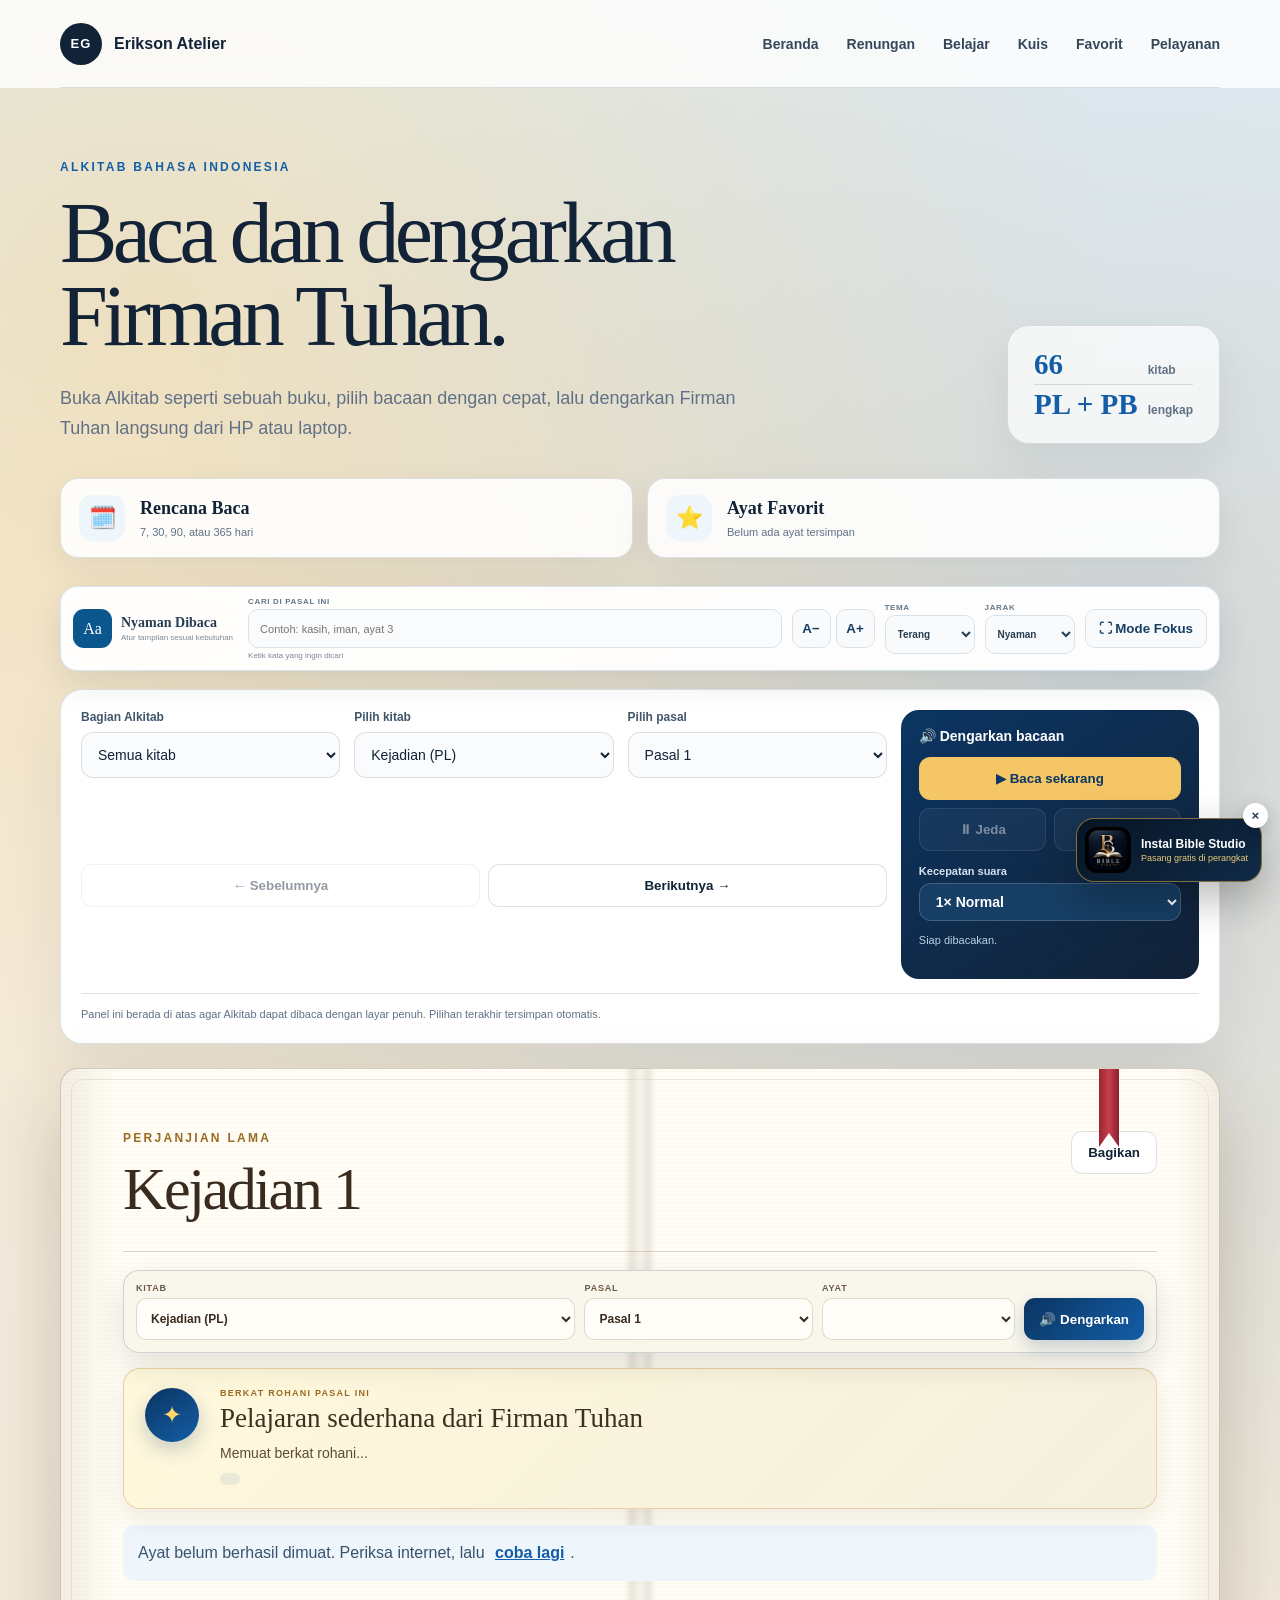
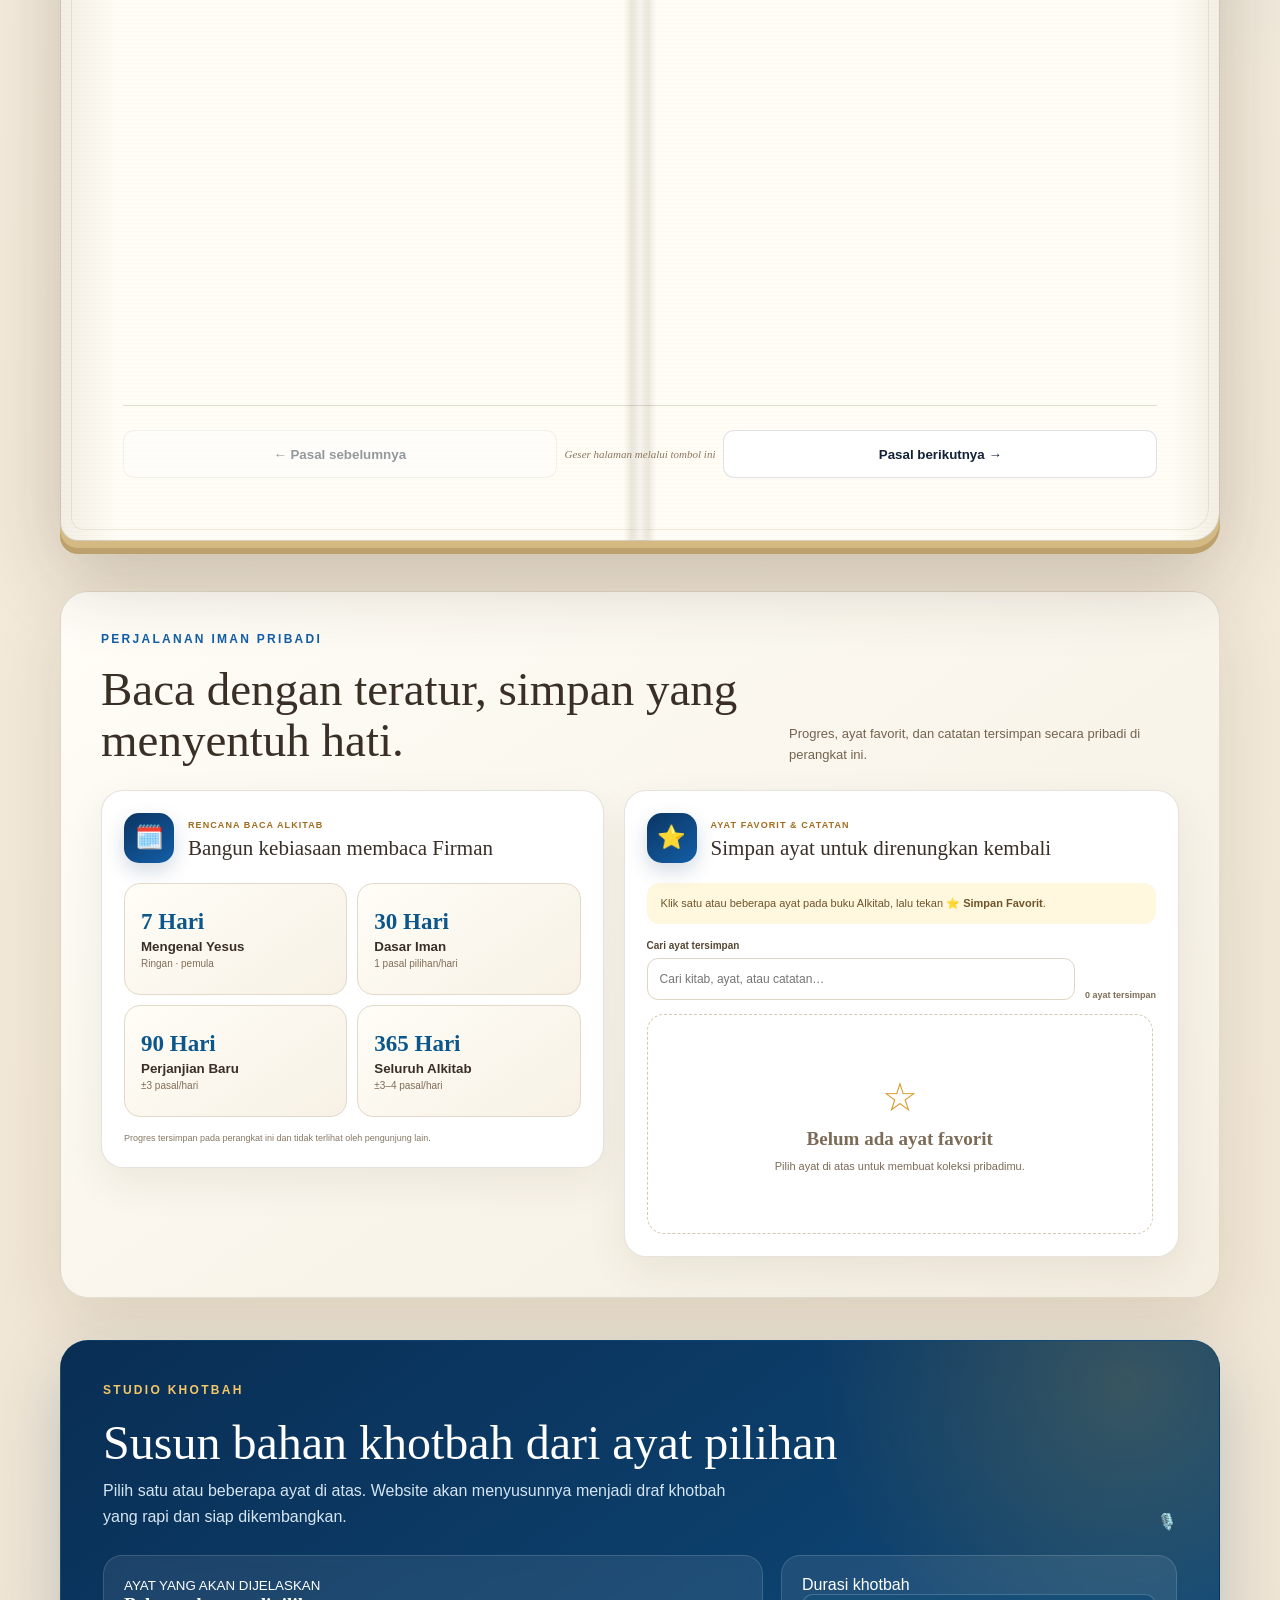
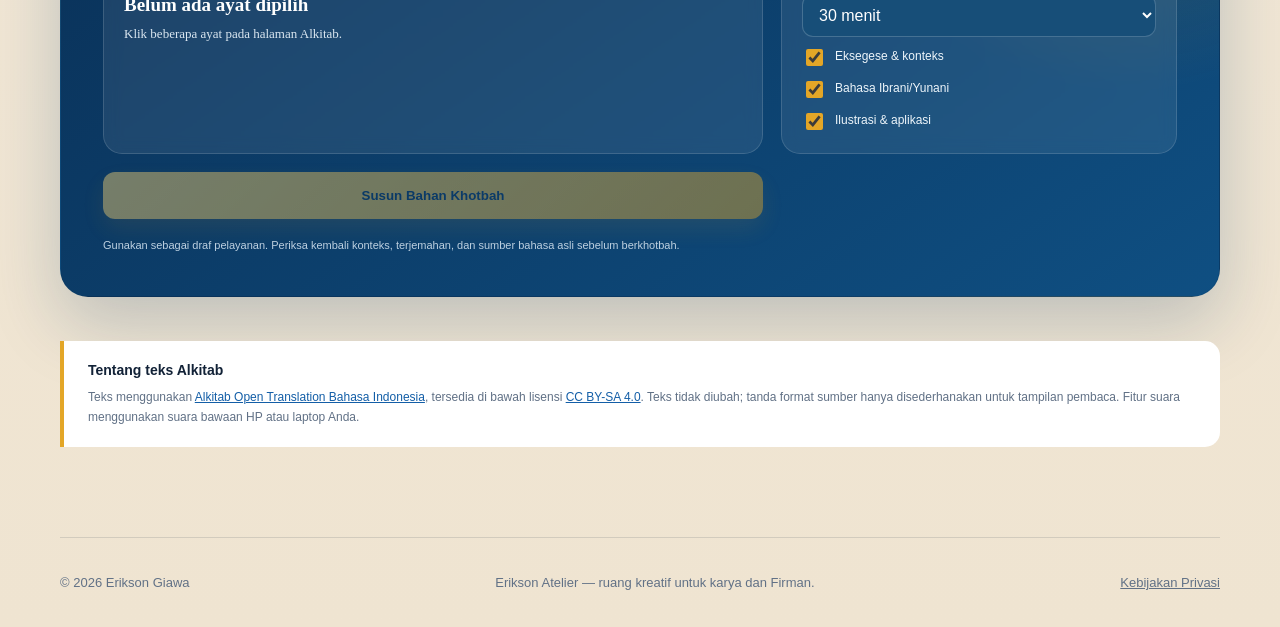
==== alkitab.html @ 397465eb "Load repaired PWA script on alkitab.html" ====
<!doctype html>
<html lang="id">
<head>
  <meta charset="utf-8">
  <meta name="viewport" content="width=device-width,initial-scale=1">
  <meta name="description" content="Baca dan dengarkan Alkitab lengkap Perjanjian Lama dan Perjanjian Baru di Erikson Atelier.">
  <meta name="robots" content="index, follow">
  <link rel="canonical" href="https://egaietalier-design.github.io/alkitab.html">
  <title>Baca & Dengarkan Alkitab | Erikson Atelier</title>
  <link rel="manifest" href="manifest.webmanifest">
  <meta name="theme-color" content="#0b3562">
  <link rel="stylesheet" href="styles.css">
  <link rel="stylesheet" href="alkitab.css">
  <script async src="https://pagead2.googlesyndication.com/pagead/js/adsbygoogle.js?client=ca-pub-4678537472039301" crossorigin="anonymous"></script>  <link rel="icon" type="image/png" sizes="1254x1254" href="assets/bible-studio-icon-v2.png">
  <link rel="apple-touch-icon" href="assets/bible-studio-icon-v2.png">
</head>
<body class="bible-reader-body">
  <header class="article-header">
    <nav class="nav shell">
      <a class="brand" href="index.html"><span class="brand-mark">EG</span><span>Erikson Atelier</span></a>
      <div class="nav-links reader-nav">
        <a href="index.html">Beranda</a>
        <a href="renungan.html">Renungan</a>
        <a href="belajar.html">Belajar</a>
        <a href="kuis.html">Kuis</a>
        <a href="favorit.html">Favorit</a>
        <a href="komunitas.html">Pelayanan</a>
      </div>
    </nav>
  </header>

  <main class="bible-reader-page shell">
    <section class="reader-intro">
      <div>
        <p class="eyebrow">Alkitab Bahasa Indonesia</p>
        <h1>Baca dan dengarkan Firman Tuhan.</h1>
        <p>Buka Alkitab seperti sebuah buku, pilih bacaan dengan cepat, lalu dengarkan Firman Tuhan langsung dari HP atau laptop.</p>
      </div>
      <div class="reader-summary" aria-label="Informasi Alkitab">
        <strong>66</strong><span>kitab</span><i></i><strong>PL + PB</strong><span>lengkap</span>
      </div>
    </section>

    <nav class="reader-feature-links" aria-label="Fitur pembelajaran pribadi">
      <a href="#readingPlan"><span>🗓️</span><strong>Rencana Baca</strong><small>7, 30, 90, atau 365 hari</small></a>
      <a href="favorit.html"><span>⭐</span><strong>Ayat Favorit</strong><small id="favoriteShortcutCount">Belum ada ayat tersimpan</small></a>
    </nav>

    <section class="continue-reading-card" id="continueReadingCard" hidden aria-live="polite">
      <div class="continue-reading-icon" aria-hidden="true">📖</div>
      <div><small>LANJUTKAN BACAAN TERAKHIR</small><strong id="continueReadingReference">—</strong><span>Kembali tepat ke pasal terakhir yang Anda baca.</span></div>
      <button id="continueReadingButton" type="button">Lanjut membaca →</button>
    </section>

    <section class="reader-comfort-bar" aria-label="Pengaturan kenyamanan membaca">
      <div class="comfort-title"><span aria-hidden="true">Aa</span><div><strong>Nyaman Dibaca</strong><small>Atur tampilan sesuai kebutuhan</small></div></div>
      <label class="chapter-search" for="chapterSearch"><span>Cari di pasal ini</span><input id="chapterSearch" type="search" placeholder="Contoh: kasih, iman, ayat 3"><small id="chapterSearchStatus" aria-live="polite">Ketik kata yang ingin dicari</small></label>
      <div class="font-size-controls" aria-label="Ukuran tulisan"><button id="fontDecrease" type="button" aria-label="Kecilkan tulisan">A−</button><button id="fontIncrease" type="button" aria-label="Besarkan tulisan">A+</button></div>
      <label class="compact-setting" for="readerTheme"><span>Tema</span><select id="readerTheme"><option value="light">Terang</option><option value="sepia">Krem</option><option value="night">Malam</option></select></label>
      <label class="compact-setting" for="readerLineSpacing"><span>Jarak</span><select id="readerLineSpacing"><option value="compact">Rapat</option><option value="comfortable" selected>Nyaman</option><option value="relaxed">Lega</option></select></label>
      <button id="focusModeButton" class="focus-mode-button" type="button" aria-pressed="false">⛶ Mode Fokus</button>
    </section>

    <section class="reader-layout" aria-label="Pembaca Alkitab">
      <aside class="reader-controls top-reader-controls">
        <div class="reader-field">
          <label for="testamentSelect">Bagian Alkitab</label>
          <select id="testamentSelect">
            <option value="all">Semua kitab</option>
            <option value="PL">Perjanjian Lama (PL)</option>
            <option value="PB">Perjanjian Baru (PB)</option>
          </select>
        </div>
        <div class="reader-field">
          <label for="bookSelect">Pilih kitab</label>
          <select id="bookSelect"></select>
        </div>
        <div class="reader-field">
          <label for="chapterSelect">Pilih pasal</label>
          <select id="chapterSelect"></select>
        </div>

        <div class="reader-nav-buttons">
          <button id="previousChapter" type="button" aria-label="Pasal sebelumnya">← Sebelumnya</button>
          <button id="nextChapter" type="button" aria-label="Pasal berikutnya">Berikutnya →</button>
        </div>

        <div class="audio-panel">
          <p class="audio-title"><span aria-hidden="true">🔊</span> Dengarkan bacaan</p>
          <div class="audio-buttons">
            <button id="playAudio" class="audio-primary" type="button">▶ Baca sekarang</button>
            <button id="pauseAudio" type="button" disabled>⏸ Jeda</button>
            <button id="stopAudio" type="button" disabled>■ Berhenti</button>
          </div>
          <label class="speed-control" for="audioSpeed">Kecepatan suara
            <select id="audioSpeed">
              <option value="0.8">0,8×</option>
              <option value="1" selected>1× Normal</option>
              <option value="1.2">1,2×</option>
            </select>
          </label>
          <p id="audioStatus" class="audio-status" aria-live="polite">Siap dibacakan.</p>
        </div>

        <p class="reader-tip">Panel ini berada di atas agar Alkitab dapat dibaca dengan layar penuh. Pilihan terakhir tersimpan otomatis.</p>
      </aside>

      <article class="scripture-card book-reader" id="bookReader">
        <span class="book-spine" aria-hidden="true"></span>
        <span class="book-ribbon" aria-hidden="true"></span>
        <div class="scripture-heading">
          <div>
            <p id="testamentLabel" class="eyebrow">Perjanjian Lama</p>
            <h2 id="chapterTitle">Kejadian 1</h2>
          </div>
          <button id="shareChapter" class="share-chapter" type="button">Bagikan</button>
        </div>

        <div class="reading-toolbar" aria-label="Pilihan cepat bacaan">
          <div>
            <label for="quickBookSelect">Kitab</label>
            <select id="quickBookSelect" aria-label="Pilih kitab dengan cepat"></select>
          </div>
          <div>
            <label for="quickChapterSelect">Pasal</label>
            <select id="quickChapterSelect" aria-label="Pilih pasal dengan cepat"></select>
          </div>
          <div>
            <label for="verseSelect">Ayat</label>
            <select id="verseSelect" aria-label="Lompat ke ayat"></select>
          </div>
          <button id="quickPlayAudio" class="quick-audio-button" type="button" aria-label="Dengarkan bacaan">🔊 Dengarkan</button>
        </div>

        <div class="verse-selection-bar" id="verseSelectionBar" hidden aria-live="polite">
          <div><span>Ayat dipilih</span><strong id="selectedVerseReference">—</strong></div>
          <p id="selectedVersePreview"></p>
          <button id="copyVerseButton" type="button">📋 Salin Ayat</button>
          <button id="saveFavoriteVerse" class="save-favorite-button" type="button">⭐ Simpan Favorit</button>
          <button id="openSermonStudio" class="open-sermon-button" type="button">🎙️ Buat Khotbah</button>
          <button id="clearVerseSelection" type="button" aria-label="Batalkan pilihan ayat">×</button>
        </div>

        <aside class="spiritual-blessing" id="spiritualBlessing" aria-live="polite">
          <span class="blessing-symbol" aria-hidden="true">✦</span>
          <div>
            <p class="blessing-label">Berkat Rohani Pasal Ini</p>
            <h3 id="blessingTitle">Pelajaran sederhana dari Firman Tuhan</h3>
            <p id="blessingText">Memuat berkat rohani...</p>
            <small id="blessingReference"></small>
          </div>
        </aside>

        <div class="book-page-content" id="bookPage">
          <p id="readerStatus" class="reader-status reader-loading" aria-live="polite"><span class="reader-spinner" aria-hidden="true"></span><strong>Memuat Firman Tuhan…</strong></p>
          <div id="verseList" class="verse-list"></div>
        </div>
        <div class="bottom-chapter-nav">
          <button id="previousChapterBottom" type="button">← Pasal sebelumnya</button>
          <span class="page-instruction">Geser halaman melalui tombol ini</span>
          <button id="nextChapterBottom" type="button">Pasal berikutnya →</button>
        </div>
      </article>
    </section>

    <section class="bible-personal-tools" aria-labelledby="personalToolsTitle">
      <div class="personal-tools-heading">
        <div>
          <p class="eyebrow">Perjalanan Iman Pribadi</p>
          <h2 id="personalToolsTitle">Baca dengan teratur, simpan yang menyentuh hati.</h2>
        </div>
        <p>Progres, ayat favorit, dan catatan tersimpan secara pribadi di perangkat ini.</p>
      </div>

      <div class="personal-tools-grid">
        <article class="reading-plan-panel" id="readingPlan">
          <div class="tool-card-heading">
            <span aria-hidden="true">🗓️</span>
            <div><small>RENCANA BACA ALKITAB</small><h3>Bangun kebiasaan membaca Firman</h3></div>
          </div>
          <div class="plan-choice-grid" id="planChoiceGrid">
            <button type="button" data-plan="jesus7"><strong>7 Hari</strong><span>Mengenal Yesus</span><small>Ringan · pemula</small></button>
            <button type="button" data-plan="faith30"><strong>30 Hari</strong><span>Dasar Iman</span><small>1 pasal pilihan/hari</small></button>
            <button type="button" data-plan="nt90"><strong>90 Hari</strong><span>Perjanjian Baru</span><small>±3 pasal/hari</small></button>
            <button type="button" data-plan="bible365"><strong>365 Hari</strong><span>Seluruh Alkitab</span><small>±3–4 pasal/hari</small></button>
          </div>
          <div class="active-plan-card" id="activePlanCard" hidden>
            <div class="plan-progress-top">
              <div><small id="activePlanLabel">RENCANA AKTIF</small><h3 id="activePlanTitle">Rencana Baca</h3></div>
              <strong id="planProgressPercent">0%</strong>
            </div>
            <div class="plan-progress-track"><span id="planProgressBar"></span></div>
            <div class="today-reading">
              <small id="todayDayLabel">BACAAN HARI INI</small>
              <h4 id="todayReadingReference">—</h4>
              <p id="todayReadingEncouragement">Luangkan waktu untuk membaca dan merenungkan Firman.</p>
              <div>
                <button id="openTodayReading" class="plan-open-button" type="button">📖 Buka Bacaan</button>
                <button id="completeTodayReading" class="plan-complete-button" type="button">✓ Tandai Selesai</button>
              </div>
            </div>
            <div class="plan-day-list" id="planDayList"></div>
            <button id="changeReadingPlan" class="change-plan-button" type="button">Ganti rencana baca</button>
          </div>
          <p class="tool-storage-note">Progres tersimpan pada perangkat ini dan tidak terlihat oleh pengunjung lain.</p>
        </article>

        <article class="favorite-panel" id="favoriteVerses">
          <div class="tool-card-heading">
            <span aria-hidden="true">⭐</span>
            <div><small>AYAT FAVORIT & CATATAN</small><h3>Simpan ayat untuk direnungkan kembali</h3></div>
          </div>
          <p class="favorite-help">Klik satu atau beberapa ayat pada buku Alkitab, lalu tekan <strong>⭐ Simpan Favorit</strong>.</p>
          <div class="favorite-toolbar">
            <label for="favoriteSearch">Cari ayat tersimpan</label>
            <input id="favoriteSearch" type="search" placeholder="Cari kitab, ayat, atau catatan…">
            <span id="favoriteCount">0 ayat tersimpan</span>
          </div>
          <div class="favorite-list" id="favoriteList">
            <div class="favorite-empty"><span>☆</span><strong>Belum ada ayat favorit</strong><p>Pilih ayat di atas untuk membuat koleksi pribadimu.</p></div>
          </div>
        </article>
      </div>
    </section>

    <section class="sermon-studio" id="sermonStudio" aria-labelledby="sermonStudioTitle">
      <div class="sermon-studio-heading">
        <div>
          <p class="eyebrow">Studio Khotbah</p>
          <h2 id="sermonStudioTitle">Susun bahan khotbah dari ayat pilihan</h2>
          <p>Pilih satu atau beberapa ayat di atas. Website akan menyusunnya menjadi draf khotbah yang rapi dan siap dikembangkan.</p>
        </div>
        <span class="sermon-mic" aria-hidden="true">🎙️</span>
      </div>

      <div class="sermon-builder">
        <div class="sermon-selected">
          <small>AYAT YANG AKAN DIJELASKAN</small>
          <strong id="sermonSelectedReferences">Belum ada ayat dipilih</strong>
          <p id="sermonSelectedPreview">Klik beberapa ayat pada halaman Alkitab.</p>
        </div>
        <div class="sermon-options">
          <label for="sermonDuration">Durasi khotbah
            <select id="sermonDuration">
              <option value="15">15 menit</option>
              <option value="30" selected>30 menit</option>
              <option value="45">45 menit</option>
            </select>
          </label>
          <label class="sermon-check"><input id="includeExegesis" type="checkbox" checked> Eksegese & konteks</label>
          <label class="sermon-check"><input id="includeOriginalLanguage" type="checkbox" checked> Bahasa Ibrani/Yunani</label>
          <label class="sermon-check"><input id="includeApplication" type="checkbox" checked> Ilustrasi & aplikasi</label>
        </div>
        <button id="generateSermon" class="generate-sermon" type="button" disabled>Susun Bahan Khotbah</button>
        <p class="sermon-caution">Gunakan sebagai draf pelayanan. Periksa kembali konteks, terjemahan, dan sumber bahasa asli sebelum berkhotbah.</p>
      </div>

      <article class="sermon-output" id="sermonOutput" hidden>
        <div class="sermon-output-toolbar">
          <div><small>HASIL BAHAN KHOTBAH</small><strong id="sermonOutputTitle">Bahan Khotbah</strong></div>
          <button id="copySermon" type="button">📋 Salin Semua</button>
        </div>
        <div id="sermonContent" class="sermon-content"></div>
      </article>
    </section>

    <section class="reader-license">
      <strong>Tentang teks Alkitab</strong>
      <p>Teks menggunakan <a href="https://www.openbible.uk/id-ID/" target="_blank" rel="noreferrer">Alkitab Open Translation Bahasa Indonesia</a>, tersedia di bawah lisensi <a href="https://creativecommons.org/licenses/by-sa/4.0/" target="_blank" rel="noreferrer">CC BY-SA 4.0</a>. Teks tidak diubah; tanda format sumber hanya disederhanakan untuk tampilan pembaca. Fitur suara menggunakan suara bawaan HP atau laptop Anda.</p>
    </section>
  </main>

  <nav class="mobile-bible-nav" aria-label="Menu utama HP">
    <a href="index.html"><span aria-hidden="true">⌂</span><small>Beranda</small></a>
    <a href="alkitab.html" aria-current="page"><span aria-hidden="true">📖</span><small>Alkitab</small></a>
    <a href="kuis.html"><span aria-hidden="true">?</span><small>Kuis</small></a>
    <a href="renungan.html"><span aria-hidden="true">✦</span><small>Renungan</small></a>
    <a href="favorit.html"><span aria-hidden="true">♡</span><small>Favorit</small></a>
  </nav>

  <footer class="footer shell"><p>© 2026 Erikson Giawa</p><p>Erikson Atelier — ruang kreatif untuk karya dan Firman.</p><a class="footer-privacy" href="privacy.html">Kebijakan Privasi</a></footer>
  <script src="alkitab.js" defer></script>
  <script src="activity.js" defer></script>
  <script src="pwa.js?v=8" defer></script></body>
</html>
---- styles.css ----
:root{--ink:#122237;--muted:#617186;--cream:#fffdf8;--blue:#135ea7;--blue-dark:#0b3562;--gold:#e3a627;--line:rgba(18,34,55,.13)}*{box-sizing:border-box}html{scroll-behavior:smooth}body{margin:0;background:var(--cream);color:var(--ink);font-family:Arial,Helvetica,sans-serif}a{color:inherit}img{max-width:100%}.shell{width:min(1160px,calc(100% - 40px));margin-inline:auto}.hero{min-height:760px;overflow:hidden;background:radial-gradient(circle at 85% 12%,rgba(227,166,39,.22),transparent 27%),linear-gradient(135deg,#f7f4ed 0%,#edf5fb 55%,#dbeaf6 100%)}.nav{display:flex;min-height:88px;align-items:center;justify-content:space-between;border-bottom:1px solid var(--line)}.brand{display:flex;align-items:center;gap:12px;font-weight:700;text-decoration:none}.brand-mark{display:grid;width:42px;height:42px;place-items:center;border-radius:50%;background:var(--ink);color:#fff;font-size:13px;letter-spacing:.08em}.nav-links{display:flex;gap:28px}.nav-links a{color:#34475b;font-size:14px;font-weight:600;text-decoration:none}.nav-links a:hover{color:var(--blue)}.hero-grid{display:grid;min-height:670px;grid-template-columns:1.08fr .92fr;align-items:center;gap:76px;padding-block:72px}.eyebrow{margin:0 0 18px;color:var(--blue);font-size:12px;font-weight:800;letter-spacing:.19em;text-transform:uppercase}.hero h1{max-width:720px;margin:0;font-family:Georgia,"Times New Roman",serif;font-size:clamp(48px,6.4vw,82px);font-weight:500;letter-spacing:-.045em;line-height:.98}.hero h1 span{color:var(--blue);font-style:italic}.hero-lead{max-width:650px;margin:28px 0 0;color:#4c5e70;font-size:18px;line-height:1.75}.hero-lead strong{color:var(--ink)}.hero-actions{display:flex;flex-wrap:wrap;gap:14px;margin-top:34px}.button{display:inline-flex;min-height:50px;align-items:center;justify-content:center;border-radius:999px;padding:0 24px;font-size:14px;font-weight:800;text-decoration:none;transition:transform 180ms ease,box-shadow 180ms ease,background 180ms ease}.button:hover{transform:translateY(-2px)}.button-primary{background:#1fbd62;color:#fff;box-shadow:0 14px 30px rgba(31,189,98,.23)}.button-primary:hover{background:#15994d}.button-secondary{border:1px solid var(--line);background:rgba(255,255,255,.55)}.hero-visual{position:relative;min-width:0}.profile-link{position:relative;display:block;border-radius:220px 220px 36px 36px;color:#fff;text-decoration:none}.image-frame{position:relative;aspect-ratio:4/5;overflow:hidden;border:10px solid rgba(255,255,255,.78);border-radius:220px 220px 36px 36px;background:linear-gradient(150deg,#173554,#071521);box-shadow:0 35px 80px rgba(18,48,78,.22);transition:transform 200ms ease,box-shadow 200ms ease}.image-frame img{width:100%;height:100%;object-fit:contain;object-position:center}.profile-link:hover .image-frame,.profile-link:focus-visible .image-frame{transform:translateY(-5px);box-shadow:0 42px 90px rgba(18,48,78,.3)}.profile-link:focus-visible{outline:3px solid var(--gold);outline-offset:6px}.open-profile{position:absolute;right:20px;top:56%;z-index:2;border:1px solid rgba(255,255,255,.35);border-radius:999px;padding:9px 13px;background:rgba(7,21,33,.78);font-size:11px;font-weight:700;backdrop-filter:blur(8px)}.profile-label{position:absolute;left:-26px;bottom:112px;z-index:2;display:flex;flex-direction:column;gap:4px;border-left:4px solid var(--gold);border-radius:4px 14px 14px 4px;padding:14px 20px;background:rgba(11,53,98,.94);box-shadow:0 16px 38px rgba(11,53,98,.25);color:#fff}.profile-label strong{font-family:Georgia,"Times New Roman",serif;font-size:19px;font-weight:500}.profile-label span{color:#dbe8f4;font-size:11px}.floating-note{position:absolute;right:-30px;bottom:38px;display:flex;max-width:230px;align-items:center;gap:10px;border:1px solid rgba(255,255,255,.8);border-radius:16px;padding:16px 18px;background:rgba(255,255,255,.9);box-shadow:0 16px 40px rgba(11,53,98,.18);color:#33495f;font-size:13px;font-weight:700}.note-dot{width:10px;height:10px;flex:0 0 auto;border-radius:50%;background:var(--gold);box-shadow:0 0 0 6px rgba(227,166,39,.15)}.services{padding-block:110px}.section-heading{display:grid;grid-template-columns:1.1fr .9fr;align-items:end;gap:70px;margin-bottom:42px}.section-heading h2,.contact h2{margin:0;font-family:Georgia,"Times New Roman",serif;font-size:clamp(34px,4.6vw,56px);font-weight:500;letter-spacing:-.035em;line-height:1.08}.section-heading>p{margin:0;color:var(--muted);line-height:1.75}.service-grid{display:grid;grid-template-columns:repeat(3,1fr);border-top:1px solid var(--line);border-left:1px solid var(--line)}.service-grid article{min-height:150px;border-right:1px solid var(--line);border-bottom:1px solid var(--line);padding:26px;background:#fff}.service-grid span{color:var(--gold);font-family:Georgia,"Times New Roman",serif;font-size:14px}.service-grid h3{margin:36px 0 0;font-size:18px}.portfolio{padding-block:110px;background:var(--ink);color:#fff}.portfolio .eyebrow{color:#f0bc53}.portfolio-heading>p{color:#aebdcb}.portfolio-grid{display:grid;grid-template-columns:repeat(2,minmax(0,1fr));gap:20px}.work-card{min-width:0;overflow:hidden;border:1px solid rgba(255,255,255,.12);border-radius:18px;background:#192d44;color:#fff;text-decoration:none;transition:transform 200ms ease,border-color 200ms ease}.work-card:hover{transform:translateY(-6px);border-color:rgba(240,188,83,.75)}.work-image{display:grid;aspect-ratio:4/3;place-items:center;overflow:hidden;background:#0c1c2f}.work-image img{width:100%;height:100%;object-fit:contain}.work-meta{display:flex;align-items:center;justify-content:space-between;gap:18px;padding:18px}.work-meta p{margin:0 0 6px;color:#9fb0c1;font-size:12px}.work-meta h3{margin:0;font-size:16px}.work-meta>span{color:#f0bc53;font-size:22px}.contact{display:flex;align-items:center;justify-content:space-between;gap:60px;margin-block:110px;border-radius:30px;padding:56px 62px;background:linear-gradient(135deg,var(--blue-dark),var(--blue));color:#fff;box-shadow:0 24px 70px rgba(11,53,98,.24)}.contact .eyebrow{color:#f4c665}.contact h2{max-width:650px}.contact p:last-child{max-width:680px;margin:18px 0 0;color:#d7e5f1;line-height:1.7}.button-light{flex:0 0 auto;background:#fff;color:var(--blue-dark)}.footer{display:flex;min-height:90px;align-items:center;justify-content:space-between;gap:20px;border-top:1px solid var(--line);color:var(--muted);font-size:13px}@media(max-width:900px){.hero-grid{grid-template-columns:1fr;gap:48px}.hero-copy{padding-top:30px}.hero-visual{width:min(520px,90%);margin-inline:auto}.section-heading{grid-template-columns:1fr;gap:20px}.service-grid,.portfolio-grid{grid-template-columns:repeat(2,1fr)}.contact{align-items:flex-start;flex-direction:column}}@media(max-width:620px){.shell{width:min(100% - 28px,1160px)}.nav-links{display:none}.hero-grid{padding-block:38px 60px}.hero h1{font-size:48px}.hero-lead{font-size:16px}.hero-actions,.hero-actions .button{width:100%}.image-frame{border-width:7px}.profile-label{left:-4px;bottom:86px}.floating-note{right:-4px;bottom:18px}.services,.portfolio{padding-block:72px}.service-grid,.portfolio-grid{grid-template-columns:1fr}.contact{width:calc(100% - 28px);margin-block:72px;border-radius:22px;padding:36px 24px}.contact .button{width:100%}.footer{align-items:flex-start;flex-direction:column;justify-content:center;padding-block:26px}}
.visitor-counter{display:flex;align-items:center;gap:10px;color:var(--ink);font-weight:700}.visitor-counter>span{font-size:12px}.visitor-counter .counterapi{min-height:44px;min-width:70px;display:flex;align-items:center;justify-content:center}
@media(max-width:620px){.visitor-counter{align-items:flex-start;flex-direction:column;gap:2px}}
.like-section{display:flex;align-items:center;justify-content:space-between;gap:48px;margin-block:90px;border:1px solid var(--line);border-radius:26px;padding:38px 44px;background:#fff;box-shadow:0 18px 50px rgba(18,34,55,.08)}.like-section h2{margin:0;font-family:Georgia,"Times New Roman",serif;font-size:clamp(30px,4vw,46px);font-weight:500;letter-spacing:-.03em}.like-section p:last-child{margin:12px 0 0;color:var(--muted);line-height:1.6}.like-counter{min-height:48px;min-width:125px;display:flex;align-items:center;justify-content:center}
@media(max-width:620px){.like-section{align-items:flex-start;flex-direction:column;margin-block:64px;padding:30px 24px}.like-counter{width:100%}}
.search-name{margin:0 0 16px;color:var(--ink);font-size:14px;font-weight:900;letter-spacing:.16em}.search-name span{color:var(--blue)}

.devotional{display:grid;grid-template-columns:1.25fr .75fr;align-items:stretch;gap:36px;margin-block:110px}.devotional-copy{border:1px solid var(--line);border-radius:28px;padding:52px;background:#fff;box-shadow:0 22px 60px rgba(18,34,55,.08)}.devotional-date{margin:-8px 0 14px;color:var(--gold);font-size:13px;font-weight:800;letter-spacing:.08em;text-transform:uppercase}.devotional h2{max-width:760px;margin:0;font-family:Georgia,"Times New Roman",serif;font-size:clamp(36px,4.8vw,58px);font-weight:500;letter-spacing:-.035em;line-height:1.08}.devotional blockquote,.devotional-article blockquote{margin:30px 0;border-left:4px solid var(--gold);padding:10px 0 10px 24px;color:#33495f}.devotional blockquote p,.devotional-article blockquote p{margin:0;font-family:Georgia,"Times New Roman",serif;font-size:21px;font-style:italic;line-height:1.55}.devotional cite,.devotional-article cite{display:block;margin-top:10px;color:var(--blue);font-size:13px;font-style:normal;font-weight:800}.devotional-summary{margin:0 0 28px;color:var(--muted);font-size:17px;line-height:1.75}.devotional-symbol{display:flex;min-height:420px;align-items:center;justify-content:center;flex-direction:column;gap:18px;border-radius:28px;background:radial-gradient(circle at 30% 20%,rgba(227,166,39,.35),transparent 35%),linear-gradient(145deg,var(--blue-dark),var(--ink));box-shadow:0 24px 70px rgba(11,53,98,.22);color:#fff;text-align:center}.devotional-symbol span{display:grid;width:128px;height:128px;place-items:center;border:1px solid rgba(255,255,255,.3);border-radius:50%;font-family:Georgia,"Times New Roman",serif;font-size:42px}.devotional-symbol strong{color:#f4c665;font-size:12px;letter-spacing:.17em;text-transform:uppercase}.devotional-status{margin:16px 0 0;color:#a24b2a;font-size:13px}
.article-body{background:linear-gradient(180deg,#edf5fb 0,#fffdf8 420px)}.article-header{background:rgba(255,255,255,.78);backdrop-filter:blur(12px)}.devotional-page{padding-block:52px 110px}.back-link{display:inline-block;margin-bottom:28px;color:var(--blue);font-size:14px;font-weight:800;text-decoration:none}.devotional-article{max-width:850px;margin:auto;border:1px solid var(--line);border-radius:30px;padding:clamp(30px,6vw,72px);background:#fff;box-shadow:0 28px 80px rgba(18,34,55,.1)}.devotional-article h1{margin:0;font-family:Georgia,"Times New Roman",serif;font-size:clamp(42px,6vw,70px);font-weight:500;letter-spacing:-.045em;line-height:1.02}.devotional-figure{margin:32px 0}.devotional-figure img{width:100%;max-height:520px;border-radius:20px;object-fit:cover}.devotional-content{color:#384b5e;font-family:Georgia,"Times New Roman",serif;font-size:19px;line-height:1.9}.devotional-prayer{margin-top:42px;border-radius:20px;padding:28px;background:#eef5fb}.devotional-prayer p:last-child{margin:0;color:#33495f;font-size:17px;line-height:1.75}.devotional-share{display:flex;align-items:center;justify-content:space-between;gap:24px;margin-top:36px;border-top:1px solid var(--line);padding-top:30px}.devotional-share p{margin:0;font-weight:800}
@media(max-width:900px){.devotional{grid-template-columns:1fr}.devotional-symbol{min-height:260px}}@media(max-width:620px){.devotional{margin-block:72px}.devotional-copy{padding:30px 24px}.devotional-symbol{min-height:220px}.devotional-article{border-radius:22px;padding:32px 22px}.devotional-share{align-items:flex-start;flex-direction:column}.devotional-share .button{width:100%}}


.bible-game{display:grid;grid-template-columns:1fr 1fr;align-items:center;gap:64px;margin-block:110px;border-radius:32px;padding:64px;background:linear-gradient(135deg,#f1f7fc,#fff8e7);box-shadow:0 24px 70px rgba(18,34,55,.1)}.game-copy h2{margin:0;font-family:Georgia,"Times New Roman",serif;font-size:clamp(36px,4.8vw,58px);font-weight:500;letter-spacing:-.035em;line-height:1.08}.game-copy>p:not(.eyebrow){margin:22px 0;color:var(--muted);font-size:17px;line-height:1.75}.game-features{display:flex;flex-wrap:wrap;gap:9px;margin-bottom:28px}.game-features span{border:1px solid rgba(19,94,167,.2);border-radius:999px;padding:8px 12px;background:#fff;color:var(--blue-dark);font-size:12px;font-weight:800}.game-preview{position:relative;min-height:390px;border-radius:26px;padding:46px;background:linear-gradient(145deg,var(--blue-dark),var(--ink));box-shadow:0 26px 60px rgba(11,53,98,.24);color:#fff}.game-score{position:absolute;right:24px;top:24px;display:flex;align-items:center;gap:9px;border-radius:999px;padding:9px 14px;background:rgba(255,255,255,.12)}.game-score span{font-size:11px;text-transform:uppercase}.game-score strong{color:#f4c665}.game-question{display:flex;height:100%;justify-content:center;flex-direction:column;gap:16px}.game-question small{color:#f4c665;font-weight:800;letter-spacing:.15em;text-transform:uppercase}.game-question>strong{max-width:390px;font-family:Georgia,"Times New Roman",serif;font-size:32px;font-weight:500;line-height:1.18}.game-question>div{display:flex;gap:10px}.game-question i{display:grid;width:44px;height:44px;place-items:center;border:1px solid rgba(255,255,255,.22);border-radius:12px;background:rgba(255,255,255,.08);color:#f4c665;font-style:normal;font-weight:900}
.quiz-body{min-height:100vh;background:radial-gradient(circle at 10% 10%,rgba(227,166,39,.16),transparent 28%),linear-gradient(180deg,#edf5fb,#fffdf8)}.quiz-page{padding-block:48px 110px}.quiz-intro{display:grid;grid-template-columns:1.08fr .92fr;align-items:center;gap:70px;min-height:610px}.quiz-intro h1{margin:0;font-family:Georgia,"Times New Roman",serif;font-size:clamp(58px,8vw,96px);font-weight:500;letter-spacing:-.055em;line-height:.95}.quiz-intro>div:first-child>p:not(.eyebrow){max-width:660px;margin:26px 0;color:var(--muted);font-size:18px;line-height:1.75}.quiz-intro ul{display:grid;gap:10px;margin:0 0 30px;padding-left:20px;color:#3c5268}.quiz-start{border:0;cursor:pointer}.quiz-badge{display:flex;aspect-ratio:1;align-items:center;justify-content:center;flex-direction:column;border-radius:50%;background:radial-gradient(circle at 32% 25%,#2e78bb,var(--blue-dark) 58%,var(--ink));box-shadow:0 35px 80px rgba(11,53,98,.28);color:#fff;text-align:center}.quiz-badge span{display:grid;width:120px;height:120px;place-items:center;border:2px solid #f4c665;border-radius:50%;font-family:Georgia,"Times New Roman",serif;font-size:70px}.quiz-badge strong{margin-top:24px;font-family:Georgia,"Times New Roman",serif;font-size:26px;font-weight:500}.quiz-badge small{margin-top:8px;color:#b9cddd;letter-spacing:.1em}.quiz-game,.quiz-result{max-width:900px;margin:36px auto 0}.quiz-topbar{margin-bottom:18px}.quiz-topbar>div:first-child{display:flex;justify-content:space-between;gap:20px;margin-bottom:12px;color:#42566b;font-size:13px;font-weight:800}.quiz-progress{height:10px;overflow:hidden;border-radius:999px;background:#dce7ef}.quiz-progress span{display:block;width:10%;height:100%;border-radius:inherit;background:linear-gradient(90deg,var(--gold),#f4c665);transition:width 250ms ease}.question-card{border:1px solid var(--line);border-radius:28px;padding:clamp(28px,5vw,54px);background:#fff;box-shadow:0 28px 80px rgba(18,34,55,.1)}.question-category{margin:0 0 14px;color:var(--blue);font-size:12px;font-weight:900;letter-spacing:.15em;text-transform:uppercase}.question-card h2{margin:0 0 30px;font-family:Georgia,"Times New Roman",serif;font-size:clamp(28px,4vw,42px);font-weight:500;line-height:1.22}.answer-grid{display:grid;grid-template-columns:1fr 1fr;gap:13px}.answer-option{display:flex;min-height:72px;align-items:center;gap:14px;border:1px solid var(--line);border-radius:16px;padding:14px 16px;background:#fff;color:var(--ink);cursor:pointer;text-align:left;transition:transform 150ms ease,border-color 150ms ease,background 150ms ease}.answer-option:hover:not(:disabled){transform:translateY(-2px);border-color:var(--blue)}.answer-option span{display:grid;width:36px;height:36px;flex:0 0 auto;place-items:center;border-radius:10px;background:#eaf2f8;color:var(--blue);font-weight:900}.answer-option strong{font-size:15px;line-height:1.4}.answer-option.correct{border-color:#27965a;background:#eaf8f0}.answer-option.correct span{background:#27965a;color:#fff}.answer-option.wrong{border-color:#c9534e;background:#fff0ef}.answer-option.wrong span{background:#c9534e;color:#fff}.answer-explanation{margin-top:22px;border-left:4px solid var(--gold);border-radius:0 14px 14px 0;padding:18px 20px;background:#f6f8fa}.answer-explanation strong{font-size:18px}.status-correct{color:#217c4b}.status-wrong{color:#b3443f}.answer-explanation p{margin:9px 0;color:#4a5d70;line-height:1.65}.answer-explanation span{color:var(--blue);font-size:13px;font-weight:900}.quiz-next{margin-top:22px;border:1px solid var(--line);cursor:pointer}.quiz-result{border:1px solid var(--line);border-radius:30px;padding:clamp(34px,6vw,72px);background:#fff;box-shadow:0 28px 80px rgba(18,34,55,.1);text-align:center}.result-ring{display:flex;width:170px;height:170px;align-items:center;justify-content:center;flex-direction:column;margin:0 auto 30px;border:10px solid #e6f0f7;border-top-color:var(--gold);border-radius:50%}.result-ring strong{font-family:Georgia,"Times New Roman",serif;font-size:40px}.result-ring span{color:var(--muted);font-size:12px}.quiz-result h2{margin:0;font-family:Georgia,"Times New Roman",serif;font-size:clamp(36px,5vw,58px);font-weight:500}.quiz-result>p:not(.eyebrow):not(.best-score){max-width:620px;margin:18px auto;color:var(--muted);line-height:1.7}.best-score{margin:20px 0;color:var(--blue-dark)}.result-actions{display:flex;justify-content:center;gap:12px;margin-top:28px}.result-actions button{border:0;cursor:pointer}
@media(max-width:900px){.bible-game,.quiz-intro{grid-template-columns:1fr}.quiz-badge{width:min(480px,90%);margin:auto}.game-preview{min-height:320px}}@media(max-width:620px){.bible-game{margin-block:72px;border-radius:22px;padding:34px 24px}.game-preview{min-height:280px;padding:28px}.game-question>strong{font-size:27px}.quiz-intro{gap:42px}.quiz-badge{width:100%}.answer-grid{grid-template-columns:1fr}.question-card{border-radius:22px}.result-actions{flex-direction:column}.result-actions .button{width:100%}}


.bible-learning{display:grid;grid-template-columns:1fr 1fr;gap:64px;margin-block:110px}.learning-heading{padding:44px 0}.learning-heading h2{margin:0;font-family:Georgia,"Times New Roman",serif;font-size:clamp(38px,5vw,60px);font-weight:500;letter-spacing:-.04em;line-height:1.06}.learning-heading>p:not(.eyebrow){margin:24px 0;color:var(--muted);font-size:17px;line-height:1.75}.learning-list{border-top:1px solid var(--line)}.learning-list a{display:grid;grid-template-columns:48px 1fr 28px;align-items:center;gap:18px;min-height:94px;border-bottom:1px solid var(--line);padding:12px;color:var(--ink);text-decoration:none;transition:background 160ms ease,padding 160ms ease}.learning-list a:hover{padding-left:22px;background:#fff}.learning-list span{color:var(--gold);font-family:Georgia,"Times New Roman",serif}.learning-list strong{font-size:17px}.learning-list i{color:var(--blue);font-size:20px;font-style:normal}
.learn-body{background:linear-gradient(180deg,#edf5fb 0,#fffdf8 540px)}.learn-page{padding-block:52px 110px}.learn-hero{max-width:900px;padding-block:46px 78px}.learn-hero h1{margin:0;font-family:Georgia,"Times New Roman",serif;font-size:clamp(58px,8vw,98px);font-weight:500;letter-spacing:-.055em;line-height:.95}.learn-hero>p:not(.eyebrow){max-width:720px;margin:28px 0;color:var(--muted);font-size:19px;line-height:1.75}.learn-stats{display:flex;flex-wrap:wrap;gap:12px}.learn-stats span{display:flex;align-items:center;gap:8px;border:1px solid rgba(19,94,167,.18);border-radius:999px;padding:10px 16px;background:#fff;color:#456079;font-size:13px}.learn-stats strong{color:var(--blue);font-family:Georgia,"Times New Roman",serif;font-size:22px}.learning-modules{display:grid;gap:22px}.learn-module{display:grid;grid-template-columns:76px 1fr;gap:22px;border:1px solid var(--line);border-radius:26px;padding:clamp(28px,5vw,52px);background:#fff;box-shadow:0 18px 54px rgba(18,34,55,.07)}.learn-module>span{color:var(--gold);font-family:Georgia,"Times New Roman",serif;font-size:30px}.module-label{margin:0 0 8px;color:var(--blue);font-size:11px;font-weight:900;letter-spacing:.16em;text-transform:uppercase}.learn-module h2{margin:0 0 18px;font-family:Georgia,"Times New Roman",serif;font-size:clamp(30px,4vw,44px);font-weight:500}.learn-module p,.learn-module li{color:#4b5e71;line-height:1.75}.learn-module ul,.learn-module ol{display:grid;gap:8px;padding-left:20px}.module-verse{display:inline-block;margin-top:16px;border-radius:999px;padding:9px 14px;background:#eef5fb;color:var(--blue);font-size:12px}.story-line{counter-reset:story}.term-grid{display:grid;grid-template-columns:repeat(2,1fr);gap:12px}.term-grid p{margin:0;border-radius:14px;padding:18px;background:#f5f8fa}.term-grid strong{color:var(--ink)}.learn-cta{display:flex;align-items:center;justify-content:space-between;gap:40px;margin-top:64px;border-radius:28px;padding:44px 50px;background:linear-gradient(135deg,var(--blue-dark),var(--blue));color:#fff}.learn-cta .eyebrow{color:#f4c665}.learn-cta h2{margin:0;font-family:Georgia,"Times New Roman",serif;font-size:clamp(30px,4vw,46px);font-weight:500}
.quiz-mode-picker{display:flex;gap:8px;margin:0 0 12px}.quiz-mode{border:1px solid var(--line);border-radius:999px;padding:11px 16px;background:#fff;color:var(--ink);cursor:pointer;font-weight:800}.quiz-mode.active{border-color:var(--blue);background:var(--blue);color:#fff}.mode-description{margin:0 0 22px!important;font-size:14px!important}.essay-area label{display:block;margin-bottom:10px;font-weight:900}.essay-area textarea{width:100%;resize:vertical;border:1px solid var(--line);border-radius:16px;padding:16px;background:#fbfcfd;color:var(--ink);font:inherit;line-height:1.6}.essay-area textarea:focus{border-color:var(--blue);outline:3px solid rgba(19,94,167,.12)}.essay-area .button{margin-top:14px;cursor:pointer}.self-assessment{margin-top:18px;border-radius:16px;padding:18px;background:#fff8e7}.self-assessment p{margin:0 0 12px;font-weight:800}.self-assessment button{margin:0 8px 8px 0;border:1px solid rgba(19,94,167,.25);border-radius:999px;padding:10px 14px;background:#fff;color:var(--blue-dark);cursor:pointer;font-weight:800}.self-assessment button.selected{border-color:#27965a;background:#27965a;color:#fff}
@media(max-width:900px){.bible-learning{grid-template-columns:1fr;gap:12px}.learn-cta{align-items:flex-start;flex-direction:column}}@media(max-width:620px){.bible-learning{margin-block:72px}.learn-module{grid-template-columns:1fr}.term-grid{grid-template-columns:1fr}.learn-cta{padding:34px 24px}.learn-cta .button{width:100%}.quiz-mode-picker{align-items:stretch;flex-direction:column}.quiz-mode{width:100%}.self-assessment button{width:100%;margin-right:0}}

.bible-reader-promo{display:grid;grid-template-columns:.78fr 1.22fr;align-items:center;gap:70px;margin-block:110px;border-radius:32px;padding:64px;background:linear-gradient(135deg,#0b3562,#122237);box-shadow:0 28px 78px rgba(11,53,98,.24);color:#fff}.reader-promo-visual{display:grid;grid-template-columns:1fr auto 1fr;align-items:center;gap:12px;aspect-ratio:1;border:1px solid rgba(255,255,255,.16);border-radius:50%;padding:40px;background:radial-gradient(circle at 35% 25%,rgba(227,166,39,.3),transparent 38%),rgba(255,255,255,.05);text-align:center}.reader-promo-visual span{display:grid;aspect-ratio:1;place-items:center;border:2px solid #f4c665;border-radius:50%;font-family:Georgia,"Times New Roman",serif;font-size:clamp(24px,4vw,43px)}.reader-promo-visual i{color:#f4c665;font-size:26px;font-style:normal}.reader-promo-visual strong{grid-column:1/-1;color:#bcd0e1;font-size:12px;letter-spacing:.16em;text-transform:uppercase}.reader-promo-copy .eyebrow{color:#f4c665}.reader-promo-copy h2{margin:0;font-family:Georgia,"Times New Roman",serif;font-size:clamp(38px,5vw,62px);font-weight:500;letter-spacing:-.04em;line-height:1.05}.reader-promo-copy>p:not(.eyebrow){margin:24px 0;color:#d2dfeb;font-size:17px;line-height:1.75}.reader-promo-features{display:flex;flex-wrap:wrap;gap:9px;margin-bottom:28px}.reader-promo-features span{border:1px solid rgba(255,255,255,.2);border-radius:999px;padding:8px 12px;background:rgba(255,255,255,.07);color:#e2edf5;font-size:12px;font-weight:800}
@media(max-width:900px){.bible-reader-promo{grid-template-columns:1fr}.reader-promo-visual{width:min(380px,80%);margin:auto}}
@media(max-width:620px){.bible-reader-promo{margin-block:72px;border-radius:22px;padding:34px 24px;gap:38px}.reader-promo-visual{width:100%;padding:32px}.reader-promo-copy .button{width:100%}}

.devotional-admin-box{display:flex;max-width:850px;align-items:center;justify-content:space-between;gap:24px;margin:0 auto 20px;border:1px solid rgba(19,94,167,.18);border-radius:20px;padding:18px 20px;background:#fff;box-shadow:0 12px 36px rgba(18,34,55,.07)}.devotional-admin-box>div{display:flex;align-items:center;gap:14px}.admin-lock{display:grid;width:42px;height:42px;flex:0 0 auto;place-items:center;border-radius:12px;background:#eef5fb}.devotional-admin-box p{display:flex;flex-direction:column;gap:4px;margin:0}.devotional-admin-box strong{font-size:14px}.devotional-admin-box small{color:var(--muted);font-size:12px;line-height:1.4}.admin-image-button{min-height:44px;flex:0 0 auto;background:var(--blue);color:#fff}.admin-image-button:hover{background:var(--blue-dark)}
@media(max-width:620px){.devotional-admin-box{align-items:stretch;flex-direction:column;padding:17px}.admin-image-button{width:100%}}
\n.footer-privacy{color:var(--blue);font-size:12px;font-weight:800;text-decoration:none}.footer-privacy:hover{text-decoration:underline}.legal-page{padding-block:54px 90px}.legal-card{max-width:850px;margin-inline:auto;border:1px solid var(--line);border-radius:26px;padding:clamp(28px,5vw,58px);background:#fff;box-shadow:0 20px 60px rgba(18,34,55,.08)}.legal-card h1{margin:0 0 12px;font-family:Georgia,"Times New Roman",serif;font-size:clamp(38px,5vw,58px);font-weight:500}.legal-card h2{margin:34px 0 10px;font-family:Georgia,"Times New Roman",serif;font-size:25px;font-weight:500}.legal-card p,.legal-card li{color:var(--muted);line-height:1.75}.legal-updated{color:var(--gold)!important;font-size:13px;font-weight:800}.legal-card a{color:var(--blue)}\n@media(max-width:620px){.footer-privacy{margin-top:4px}.legal-page{padding-block:30px 64px}}\n
.quiz-intro-staged h1 em{color:var(--blue);font-weight:500}.quiz-feature-pills{display:flex;flex-wrap:wrap;gap:8px;margin:0 0 24px}.quiz-feature-pills span{border:1px solid rgba(19,94,167,.18);border-radius:999px;padding:8px 12px;background:#fff;color:var(--blue-dark);font-size:12px;font-weight:800}.quiz-start-card{max-width:680px;border:1px solid var(--line);border-radius:22px;padding:22px;background:rgba(255,255,255,.82);box-shadow:0 18px 50px rgba(18,34,55,.08)}.quiz-start-card>label{display:block;margin-bottom:8px;font-size:13px;font-weight:900}.quiz-start-card>input{width:100%;height:52px;border:1px solid var(--line);border-radius:14px;padding:0 16px;background:#fff;color:var(--ink);font:inherit}.quiz-start-card>input:focus{border-color:var(--blue);outline:3px solid rgba(19,94,167,.12)}.quiz-start-card .quiz-mode-picker{margin-top:16px}.quiz-consent{display:block;margin-top:13px;color:var(--muted);font-size:11px;line-height:1.55}.quiz-name-error{min-height:18px;margin:6px 0 0!important;color:#b3443f!important;font-size:12px!important;font-weight:800}.staged-badge{position:relative;overflow:hidden}.staged-badge:before{position:absolute;inset:9%;border:1px dashed rgba(244,198,101,.42);border-radius:50%;content:""}.staged-badge>small,.staged-badge>span,.staged-badge>strong,.staged-badge>i{position:relative;z-index:1}.staged-badge>small{color:#f4c665;letter-spacing:.18em}.staged-badge>span{width:auto;height:auto;margin-top:8px;border:0;font-size:clamp(100px,15vw,180px);line-height:.8}.staged-badge>strong{margin-top:12px;color:#f4c665;font-size:30px;letter-spacing:.2em}.staged-badge>i{margin-top:13px;color:#bfd0df;font-size:12px;font-style:normal}.staged-game{max-width:980px}.player-strip{display:flex;align-items:center;justify-content:space-between;gap:20px;margin-bottom:18px;border-radius:18px;padding:17px 20px;background:linear-gradient(135deg,var(--blue-dark),var(--ink));color:#fff}.player-strip>div{display:flex;flex-direction:column;gap:3px}.player-strip small{color:#bcd0e1;font-size:10px;font-weight:900;letter-spacing:.15em;text-transform:uppercase}.player-strip strong{font-size:20px}.player-strip>span{border:1px solid rgba(255,255,255,.18);border-radius:999px;padding:8px 12px;color:#f4c665;font-size:11px;font-weight:900}.stage-map{display:grid;grid-template-columns:repeat(10,1fr);gap:7px;margin-bottom:22px}.stage-map span{display:flex;min-width:0;align-items:center;flex-direction:column;gap:5px;border-radius:14px;padding:9px 4px;background:#e6edf3;color:#718192}.stage-map i{display:grid;width:27px;height:27px;place-items:center;border-radius:50%;background:#fff;font-size:11px;font-style:normal;font-weight:900}.stage-map small{font-size:8px;font-weight:800}.stage-map span.active{background:#fff3d7;color:#8c6011;box-shadow:inset 0 0 0 2px var(--gold)}.stage-map span.done{background:#e3f5ea;color:#177445}.stage-map span.done i{background:#27965a;color:#fff}.question-stage-label{display:flex;align-items:center;gap:13px;margin-bottom:18px}.question-stage-label>span{display:grid;width:48px;height:48px;place-items:center;border-radius:14px;background:var(--blue-dark);color:#f4c665;font-family:Georgia,"Times New Roman",serif;font-size:20px}.question-stage-label .question-category{margin:0}.stage-feedback{display:grid;grid-template-columns:120px 1fr;gap:20px;border-left:0;border-radius:18px;padding:20px}.stage-score{display:flex;justify-content:center;flex-direction:column;border-right:1px solid var(--line)}.stage-score small{color:var(--muted);font-size:9px;font-weight:900;letter-spacing:.12em}.stage-score strong{margin-top:5px;font-family:Georgia,"Times New Roman",serif;font-size:38px}.stage-score strong.earned{color:#217c4b}.stage-score strong.missed{color:#b3443f}.stage-feedback>div:last-child>strong{font-size:18px}.stage-feedback>div:last-child>p{margin:8px 0;color:#4a5d70;line-height:1.65}.stage-feedback>div:last-child>span{color:var(--blue);font-size:13px;font-weight:900}.score-sync{min-height:18px;margin:12px 0 0;color:var(--muted);font-size:11px;font-weight:700}.staged-result .result-ring strong{font-size:52px}.result-summary{display:grid;grid-template-columns:repeat(3,1fr);gap:10px;margin:28px 0}.result-summary span{display:flex;min-height:90px;align-items:center;justify-content:center;flex-direction:column;border-radius:16px;padding:14px;background:#f4f7f9;color:var(--muted);font-size:11px}.result-summary strong{margin-top:7px;color:var(--ink);font-size:18px}.result-saved{color:#217c4b!important;font-size:13px;font-weight:800}
@media(max-width:720px){.stage-map{grid-template-columns:repeat(5,1fr)}.stage-feedback{grid-template-columns:1fr}.stage-score{border-right:0;border-bottom:1px solid var(--line);padding-bottom:14px}.result-summary{grid-template-columns:1fr}.player-strip{align-items:flex-start;flex-direction:column}.quiz-start-card{padding:18px}}

.level-home{padding-top:22px}.level-hero{display:grid;grid-template-columns:1fr auto;align-items:end;gap:48px;margin-bottom:34px}.level-hero h1{margin:0;font-family:Georgia,"Times New Roman",serif;font-size:clamp(54px,7vw,88px);font-weight:500;letter-spacing:-.05em;line-height:.94}.level-hero h1 em{color:var(--blue);font-weight:500}.level-hero>div:first-child>p:last-child{max-width:680px;margin:24px 0 0;color:var(--muted);font-size:17px;line-height:1.7}.level-score-rule{display:flex;align-items:center;gap:14px;border-radius:24px;padding:24px 28px;background:linear-gradient(145deg,var(--blue-dark),var(--ink));box-shadow:0 20px 54px rgba(11,53,98,.22);color:#fff}.level-score-rule strong{color:#f4c665;font-family:Georgia,"Times New Roman",serif;font-size:58px}.level-score-rule span{color:#d9e6f0;font-size:12px;font-weight:800;line-height:1.45}.player-gate{display:grid;grid-template-columns:1fr 180px minmax(240px,360px);align-items:center;gap:18px;border:1px solid var(--line);border-radius:24px;padding:22px;background:#fff;box-shadow:0 18px 50px rgba(18,34,55,.07)}.player-gate>div,.stage-selector-heading>div{display:flex;align-items:center;gap:13px}.player-number{display:grid;width:44px;height:44px;flex:0 0 auto;place-items:center;border-radius:13px;background:var(--blue-dark);color:#f4c665;font-family:Georgia,"Times New Roman",serif}.player-gate>div>div,.stage-selector-heading>div>div{display:flex;flex-direction:column;gap:4px}.player-gate small,.stage-selector-heading small{color:var(--muted);font-size:11px}.player-gate>label{font-size:13px;font-weight:900}.player-gate>input{height:50px;border:1px solid var(--line);border-radius:14px;padding:0 15px;font:inherit}.player-gate>input:focus{border-color:var(--blue);outline:3px solid rgba(19,94,167,.12)}.player-gate .quiz-name-error{grid-column:3;margin:-12px 0 0!important}.player-gate .quiz-consent{grid-column:1/-1;border-top:1px solid var(--line);padding-top:12px;color:var(--muted);font-size:10px}.stage-selector{margin-top:22px;border:1px solid var(--line);border-radius:28px;padding:clamp(22px,4vw,38px);background:rgba(255,255,255,.75)}.stage-selector-heading{display:flex;align-items:center;justify-content:space-between;gap:24px;margin-bottom:24px}.stage-selector-heading>p{margin:0;color:var(--muted);font-size:12px}.stage-card-grid{display:grid;grid-template-columns:repeat(2,1fr);gap:12px}.stage-card{display:grid;grid-template-columns:54px 1fr auto;align-items:center;gap:14px;min-height:94px;border:1px solid var(--line);border-radius:18px;padding:15px 17px;background:#fff;color:var(--ink);cursor:pointer;text-align:left;transition:transform 160ms ease,border-color 160ms ease,box-shadow 160ms ease}.stage-card:hover{transform:translateY(-3px);border-color:var(--blue);box-shadow:0 14px 34px rgba(19,94,167,.12)}.stage-card>span{display:grid;width:52px;height:52px;place-items:center;border-radius:15px;background:#eaf2f8;color:var(--blue);font-family:Georgia,"Times New Roman",serif;font-size:21px}.stage-card>div{display:flex;flex-direction:column;gap:5px}.stage-card>div strong{font-size:17px}.stage-card>div small{color:var(--muted);font-size:11px}.stage-card>i{color:var(--blue);font-size:11px;font-style:normal;font-weight:900}.stage-card.advanced{background:linear-gradient(135deg,#f7fbff,#fffaf0)}.stage-card.advanced>span{background:var(--blue-dark);color:#f4c665}.stage-card.final-level{border-color:rgba(227,166,39,.5);background:linear-gradient(135deg,#0b3562,#122237);color:#fff}.stage-card.final-level>div small{color:#bed0df}.stage-card.final-level>i{color:#f4c665}.level-game{max-width:960px}.player-strip>button{border:1px solid rgba(255,255,255,.2);border-radius:999px;padding:8px 12px;background:transparent;color:#fff;cursor:pointer;font-size:11px;font-weight:800}.level-result .result-ring strong{font-size:56px}.result-stage-chip{display:inline-flex;margin-bottom:20px;border-radius:999px;padding:9px 14px;background:#fff3d7;color:#8c6011;font-size:11px;font-weight:900;letter-spacing:.12em}.level-result .result-actions{flex-wrap:wrap}
@media(max-width:820px){.level-hero{grid-template-columns:1fr}.level-score-rule{width:max-content}.player-gate{grid-template-columns:1fr}.player-gate>label,.player-gate>input,.player-gate .quiz-name-error{grid-column:1}.stage-selector-heading{align-items:flex-start;flex-direction:column}.stage-card-grid{grid-template-columns:1fr}}
@media(max-width:620px){.level-hero h1{font-size:52px}.level-score-rule{width:100%}.stage-selector{border-radius:22px;padding:18px}.stage-card{grid-template-columns:48px 1fr}.stage-card>span{width:46px;height:46px}.stage-card>i{grid-column:2}.player-strip>button{width:100%}.level-result .result-actions{flex-direction:column}}


/* Pemilih tahap Kuis Alkitab bergambar */
.stage-journey{position:relative;min-height:260px;margin:0 0 22px;overflow:hidden;border-radius:24px;background:#0b3562;box-shadow:0 18px 48px rgba(11,53,98,.2)}
.stage-journey img{display:block;width:100%;height:clamp(260px,34vw,420px);object-fit:cover}
.stage-journey:after{position:absolute;inset:35% 0 0;background:linear-gradient(transparent,rgba(4,17,35,.88));content:""}
.stage-journey figcaption{position:absolute;right:clamp(20px,4vw,42px);bottom:clamp(18px,4vw,35px);left:clamp(20px,4vw,42px);z-index:1;display:flex;align-items:flex-end;justify-content:space-between;gap:24px;color:#fff}
.stage-journey figcaption span{color:#ffd66b;font-size:11px;font-weight:900;letter-spacing:.16em;text-transform:uppercase}
.stage-journey figcaption strong{max-width:430px;font-family:Georgia,"Times New Roman",serif;font-size:clamp(20px,3vw,32px);font-weight:500;line-height:1.15;text-align:right}
.stage-card-grid{gap:16px}
.stage-card{position:relative;isolation:isolate;grid-template-columns:72px 1fr auto;min-height:124px;overflow:hidden;border:0;padding:18px 20px;box-shadow:0 10px 28px rgba(18,34,55,.1)}
.stage-card:after{position:absolute;right:-28px;bottom:-50px;z-index:-1;width:145px;height:145px;border:28px solid rgba(255,255,255,.2);border-radius:50%;content:"";transition:transform 200ms ease}
.stage-card:hover{border-color:transparent;box-shadow:0 18px 38px rgba(18,34,55,.2)}
.stage-card:hover:after{transform:scale(1.14)}
.stage-card>.stage-card-icon{display:grid;width:68px;height:68px;grid-column:1;grid-row:1;place-items:center;border:1px solid rgba(255,255,255,.45);border-radius:21px;background:rgba(255,255,255,.68);box-shadow:0 9px 24px rgba(18,34,55,.12);font-family:"Apple Color Emoji","Segoe UI Emoji",sans-serif;font-size:34px;line-height:1}
.stage-card>.stage-number{position:absolute;top:9px;right:12px;display:block;width:auto;height:auto;border-radius:0;background:transparent;color:rgba(18,34,55,.18);font-family:Georgia,"Times New Roman",serif;font-size:40px;font-weight:700;line-height:1}
.stage-card>div{grid-column:2}
.stage-card>div strong{font-family:Georgia,"Times New Roman",serif;font-size:21px;font-weight:600}
.stage-card>div small{font-weight:700}
.stage-card>i{grid-column:3;border-radius:999px;padding:8px 11px;background:rgba(255,255,255,.58);color:inherit}
.stage-card[data-stage="1"]{background:linear-gradient(135deg,#d9f7ed,#bfe8ff);color:#124c51}
.stage-card[data-stage="2"]{background:linear-gradient(135deg,#fff2bf,#ffd59d);color:#6d4715}
.stage-card[data-stage="3"]{background:linear-gradient(135deg,#c8f2ff,#9edee9);color:#0b5269}
.stage-card[data-stage="4"]{background:linear-gradient(135deg,#eee1ff,#d4b9ff);color:#52317a}
.stage-card[data-stage="5"]{background:linear-gradient(135deg,#ffe0c6,#ffc38f);color:#7c3d15}
.stage-card[data-stage="6"]{background:linear-gradient(135deg,#183a70,#315b96);color:#fff}
.stage-card[data-stage="7"]{background:linear-gradient(135deg,#0f6f70,#34a69b);color:#fff}
.stage-card[data-stage="8"]{background:linear-gradient(135deg,#942f4e,#db5c70);color:#fff}
.stage-card[data-stage="9"]{background:linear-gradient(135deg,#4a3d8d,#8464c2);color:#fff}
.stage-card[data-stage="10"]{background:linear-gradient(135deg,#071a38,#173d66);color:#fff}
.stage-card[data-stage="6"]>.stage-number,.stage-card[data-stage="7"]>.stage-number,.stage-card[data-stage="8"]>.stage-number,.stage-card[data-stage="9"]>.stage-number,.stage-card[data-stage="10"]>.stage-number{color:rgba(255,255,255,.18)}
.stage-card[data-stage="6"]>div small,.stage-card[data-stage="7"]>div small,.stage-card[data-stage="8"]>div small,.stage-card[data-stage="9"]>div small,.stage-card[data-stage="10"]>div small{color:rgba(255,255,255,.78)}
.stage-card.final-level>i{color:#fff}
@media(max-width:620px){
 .stage-journey{min-height:230px;border-radius:18px}.stage-journey img{height:230px}
 .stage-journey figcaption{align-items:flex-start;flex-direction:column;gap:7px}.stage-journey figcaption strong{text-align:left}
 .stage-card{grid-template-columns:60px 1fr;min-height:110px;padding:15px}
 .stage-card>.stage-card-icon{width:58px;height:58px;font-size:29px}
 .stage-card>div{grid-column:2}.stage-card>div strong{font-size:18px}.stage-card>i{grid-column:2;width:max-content;padding:6px 9px}
 .stage-card>.stage-number{font-size:34px}
}
@media(prefers-reduced-motion:reduce){.stage-card,.stage-card:after{transition:none}}


/* Ajakan utama pada banner kuis */
.stage-journey .quiz-invitation{right:0;bottom:clamp(18px,4vw,34px);left:0;align-items:center;justify-content:center;padding-inline:20px;text-align:center}
.stage-journey .quiz-invitation strong{display:inline-block;max-width:none;border:1px solid rgba(255,255,255,.4);border-radius:999px;padding:13px 30px;background:linear-gradient(135deg,rgba(7,26,56,.86),rgba(19,94,167,.78));box-shadow:0 12px 32px rgba(0,0,0,.28);color:#fff3bd;font-family:Georgia,"Times New Roman",serif;font-size:clamp(26px,4vw,44px);font-style:italic;font-weight:500;letter-spacing:.02em;line-height:1;text-align:center;text-shadow:0 3px 12px rgba(0,0,0,.5);backdrop-filter:blur(8px)}
@media(max-width:620px){.stage-journey .quiz-invitation{align-items:center;flex-direction:row}.stage-journey .quiz-invitation strong{width:auto;padding:11px 24px;font-size:28px;text-align:center}}


/* Kuis Alkitab 100 tahap dan mode Sekolah Minggu */
.quiz-mode-panel{display:grid;grid-template-columns:minmax(240px,1fr) auto;align-items:center;gap:18px;margin-top:22px;border:1px solid rgba(19,94,167,.18);border-radius:24px;padding:22px;background:linear-gradient(135deg,#fff,#f0f7fc);box-shadow:0 18px 50px rgba(18,34,55,.07)}
.quiz-mode-panel>div:first-child{display:flex;align-items:center;gap:13px}.quiz-mode-panel>div:first-child>div{display:flex;flex-direction:column;gap:4px}.quiz-mode-panel small{color:var(--muted);font-size:11px}
.quiz-mode-panel .quiz-mode-picker{justify-content:flex-end;margin:0}.quiz-mode-panel .quiz-mode{min-height:46px}.quiz-mode-panel .sunday-mode{border-color:rgba(227,166,39,.45);background:#fff8df}.quiz-mode-panel .sunday-mode.active{border-color:#c78117;background:linear-gradient(135deg,#f6c744,#ef8b32);color:#35250a}
.quiz-mode-panel .mode-description{grid-column:1/-1;margin:0!important;border-top:1px solid var(--line);padding-top:12px;color:var(--muted);font-size:12px!important}
.stage-range-tabs{display:grid;grid-template-columns:repeat(5,1fr);gap:9px;margin:0 0 14px}
.stage-range-tab{display:flex;min-height:70px;align-items:center;justify-content:center;flex-direction:column;gap:2px;border:1px solid var(--line);border-radius:15px;padding:8px;background:#fff;color:var(--ink);cursor:pointer}.stage-range-tab span{font-size:21px}.stage-range-tab strong{font-size:13px}.stage-range-tab small{color:var(--muted);font-size:9px;font-weight:800}.stage-range-tab.active{border-color:var(--blue);background:linear-gradient(145deg,#0b3562,#135ea7);box-shadow:0 9px 24px rgba(11,53,98,.2);color:#fff}.stage-range-tab.active small{color:#d8e7f2}
.stage-level-note{display:flex;align-items:center;gap:12px;margin-bottom:16px;border-radius:14px;padding:13px 16px;background:#eef5fb}.stage-level-note>span{font-size:27px}.stage-level-note>div{display:flex;flex-direction:column;gap:3px}.stage-level-note strong{color:var(--blue-dark)}.stage-level-note small{color:var(--muted);line-height:1.4}
.stage-selection-help{margin:18px 0 0;border-radius:13px;padding:12px 15px;background:#fff8df;color:#73501b;font-size:11px;font-weight:800;line-height:1.5}
.generated-stage>div b{color:inherit;font-size:9px;font-weight:900;opacity:.72;text-transform:uppercase}
.generated-stage[data-color="0"]{background:linear-gradient(135deg,#d9f7ed,#bfe8ff);color:#124c51}.generated-stage[data-color="1"]{background:linear-gradient(135deg,#fff2bf,#ffd59d);color:#6d4715}.generated-stage[data-color="2"]{background:linear-gradient(135deg,#c8f2ff,#9edee9);color:#0b5269}.generated-stage[data-color="3"]{background:linear-gradient(135deg,#eee1ff,#d4b9ff);color:#52317a}.generated-stage[data-color="4"]{background:linear-gradient(135deg,#ffe0c6,#ffc38f);color:#7c3d15}.generated-stage[data-color="5"]{background:linear-gradient(135deg,#dff7cf,#bde7a7);color:#315b22}.generated-stage[data-color="6"]{background:linear-gradient(135deg,#d8efff,#b8d4ff);color:#254c78}.generated-stage[data-color="7"]{background:linear-gradient(135deg,#ffddea,#f7b7ce);color:#78334e}.generated-stage[data-color="8"]{background:linear-gradient(135deg,#e0ddff,#c4baff);color:#443879}.generated-stage[data-color="9"]{background:linear-gradient(135deg,#ffe9c9,#ffcf8a);color:#754817}
.generated-stage.final-level{background:linear-gradient(135deg,#071a38,#173d66);color:#fff}.generated-stage.final-level>div small{color:#bed0df}.generated-stage.final-level>i{color:#fff}.generated-stage.final-level>.stage-number{color:rgba(255,255,255,.18)}
.question-stage-label>div{display:flex;flex-direction:column;gap:4px}.question-type{width:max-content;margin:0;border-radius:999px;padding:5px 9px;background:#fff3d7;color:#8c6011;font-size:9px;font-weight:900;letter-spacing:.1em;text-transform:uppercase}.question-stage-label .question-category{margin:0}
.essay-grid{grid-template-columns:1fr}.essay-area small{display:block;margin-top:8px;color:var(--muted);font-size:11px;line-height:1.45}.essay-area .button{border:0}
.quiz-body.sunday-active .question-card{background:linear-gradient(145deg,#fff,#fff9e7)}
@media(max-width:820px){.quiz-mode-panel{grid-template-columns:1fr}.quiz-mode-panel .quiz-mode-picker{justify-content:stretch}.stage-range-tabs{grid-template-columns:repeat(3,1fr)}}
@media(max-width:620px){.quiz-mode-panel{border-radius:20px;padding:17px}.quiz-mode-panel .quiz-mode-picker{flex-direction:column}.stage-range-tabs{grid-template-columns:repeat(2,1fr)}.stage-range-tab:last-child{grid-column:1/-1}.stage-level-note{align-items:flex-start}.generated-stage>div b{font-size:8px}}


/* Pusat fitur Erikson Bible Studio */
.ministry-feature-hub{margin-block:110px;border:1px solid rgba(19,94,167,.14);border-radius:32px;padding:clamp(28px,5vw,58px);background:linear-gradient(145deg,#f1f7fc,#fff8e7);box-shadow:0 24px 70px rgba(18,34,55,.1)}.ministry-feature-grid{display:grid;grid-template-columns:repeat(3,1fr);gap:12px;margin:30px 0}.ministry-feature-grid a{display:grid;grid-template-columns:48px 1fr;align-items:center;gap:3px 12px;border:1px solid rgba(19,94,167,.13);border-radius:18px;padding:17px;background:#fff;color:var(--ink);text-decoration:none;transition:transform .17s ease,border-color .17s ease}.ministry-feature-grid a:hover{transform:translateY(-3px);border-color:var(--blue)}.ministry-feature-grid span{display:grid;width:46px;height:46px;grid-row:1/3;place-items:center;border-radius:14px;background:#eef5fb;font-size:22px}.ministry-feature-grid strong{font-size:15px}.ministry-feature-grid small{color:var(--muted);font-size:10px;line-height:1.4}.ministry-hub-button{width:max-content}
@media(max-width:850px){.ministry-feature-grid{grid-template-columns:repeat(2,1fr)}}@media(max-width:560px){.ministry-feature-hub{margin-block:72px;border-radius:22px;padding:26px 18px}.ministry-feature-grid{grid-template-columns:1fr}.ministry-hub-button{width:100%}}
---- alkitab.css ----
.bible-reader-body{min-height:100vh;background:radial-gradient(circle at 90% 5%,rgba(227,166,39,.16),transparent 24%),linear-gradient(180deg,#edf5fb 0,#fffdf8 520px)}
.reader-intro{display:flex;align-items:flex-end;justify-content:space-between;gap:50px;padding:72px 0 52px}.reader-intro>div:first-child{max-width:800px}.reader-intro h1{margin:0;font-family:Georgia,"Times New Roman",serif;font-size:clamp(48px,7vw,86px);font-weight:500;letter-spacing:-.055em;line-height:.97}.reader-intro>div:first-child>p:last-child{max-width:680px;margin:24px 0 0;color:var(--muted);font-size:18px;line-height:1.7}.reader-summary{display:grid;grid-template-columns:auto auto;align-items:baseline;gap:3px 10px;flex:0 0 auto;border:1px solid var(--line);border-radius:22px;padding:22px 26px;background:rgba(255,255,255,.7);box-shadow:0 18px 45px rgba(18,34,55,.07)}.reader-summary strong{color:var(--blue);font-family:Georgia,"Times New Roman",serif;font-size:29px}.reader-summary span{color:var(--muted);font-size:12px;font-weight:800}.reader-summary i{grid-column:1/-1;height:1px;background:var(--line)}
.reader-layout{display:grid;grid-template-columns:300px minmax(0,1fr);align-items:start;gap:28px;padding-bottom:50px}.reader-controls{position:sticky;top:18px;border:1px solid var(--line);border-radius:24px;padding:24px;background:#fff;box-shadow:0 20px 60px rgba(18,34,55,.08)}.reader-field{margin-bottom:17px}.reader-field label{display:block;margin-bottom:8px;color:#42566b;font-size:12px;font-weight:900}.reader-field select,.speed-control select{width:100%;min-height:46px;border:1px solid var(--line);border-radius:12px;padding:0 12px;background:#f9fbfc;color:var(--ink);font:inherit;font-size:14px}.reader-field select:focus,.speed-control select:focus{border-color:var(--blue);outline:3px solid rgba(19,94,167,.12)}.reader-nav-buttons,.bottom-chapter-nav{display:grid;grid-template-columns:1fr 1fr;gap:8px}.reader-nav-buttons button,.bottom-chapter-nav button,.audio-buttons button,.share-chapter{min-height:43px;border:1px solid var(--line);border-radius:11px;padding:8px 10px;background:#fff;color:var(--ink);cursor:pointer;font-weight:800}.reader-nav-buttons button:hover:not(:disabled),.bottom-chapter-nav button:hover:not(:disabled),.audio-buttons button:hover:not(:disabled),.share-chapter:hover{border-color:var(--blue);color:var(--blue)}button:disabled{cursor:not-allowed;opacity:.45}
.audio-panel{margin-top:22px;border-radius:18px;padding:18px;background:linear-gradient(145deg,var(--blue-dark),var(--ink));color:#fff}.audio-title{margin:0 0 13px;font-size:14px;font-weight:900}.audio-buttons{display:grid;grid-template-columns:1fr 1fr;gap:8px}.audio-buttons .audio-primary{grid-column:1/-1;border-color:#f4c665;background:#f4c665;color:var(--blue-dark)}.audio-buttons button{border-color:rgba(255,255,255,.2);background:rgba(255,255,255,.09);color:#fff}.speed-control{display:block;margin-top:14px;color:#d5e3ef;font-size:11px;font-weight:800}.speed-control select{min-height:38px;margin-top:6px;border-color:rgba(255,255,255,.18);background:#173f65;color:#fff}.audio-status{min-height:28px;margin:12px 0 0;color:#b9d0e3;font-size:11px;line-height:1.45}.reader-tip{margin:17px 2px 0;color:var(--muted);font-size:11px;line-height:1.55}
.scripture-card{min-width:0;border:1px solid var(--line);border-radius:28px;padding:clamp(28px,5vw,60px);background:#fff;box-shadow:0 28px 80px rgba(18,34,55,.09)}.scripture-heading{display:flex;align-items:flex-start;justify-content:space-between;gap:24px;border-bottom:1px solid var(--line);padding-bottom:27px}.scripture-heading .eyebrow{margin-bottom:10px}.scripture-heading h2{scroll-margin-top:20px;margin:0;font-family:Georgia,"Times New Roman",serif;font-size:clamp(38px,5vw,60px);font-weight:500;letter-spacing:-.04em}.share-chapter{flex:0 0 auto;padding-inline:16px}.reader-status{border-radius:12px;padding:15px;background:#eef5fb;color:#38536e;line-height:1.5}.reader-status button{border:0;background:transparent;color:var(--blue);cursor:pointer;font:inherit;font-weight:900;text-decoration:underline}.verse-list{padding:28px 0}.bible-verse{scroll-margin-block:40vh;margin:0;border-radius:10px;padding:8px 10px;color:#2f4357;font-family:Georgia,"Times New Roman",serif;font-size:clamp(18px,2vw,21px);line-height:1.82;transition:background .2s ease,box-shadow .2s ease}.bible-verse sup{display:inline-block;min-width:27px;color:var(--blue);font-family:Arial,Helvetica,sans-serif;font-size:11px;font-weight:900;vertical-align:super}.bible-verse.speaking{background:#fff5d9;box-shadow:inset 4px 0 0 var(--gold)}.bottom-chapter-nav{border-top:1px solid var(--line);padding-top:24px}.bottom-chapter-nav button{min-height:48px}
.reader-license{margin:20px 0 90px;border-left:4px solid var(--gold);border-radius:0 15px 15px 0;padding:20px 24px;background:#fff}.reader-license strong{font-size:14px}.reader-license p{margin:9px 0 0;color:var(--muted);font-size:12px;line-height:1.65}.reader-license a{color:var(--blue)}
@media(max-width:1000px){.nav-links{gap:16px}.nav-links a{font-size:12px}.reader-layout{grid-template-columns:260px minmax(0,1fr)}.reader-controls{padding:18px}}
@media(max-width:760px){.reader-nav{display:none}.reader-intro{align-items:flex-start;flex-direction:column;padding:48px 0 34px}.reader-summary{width:100%;grid-template-columns:auto 1fr}.reader-layout{grid-template-columns:1fr}.reader-controls{position:static;border-radius:20px}.reader-field{display:grid;grid-template-columns:112px 1fr;align-items:center;gap:10px}.reader-field label{margin:0}.audio-panel{padding:16px}.scripture-card{border-radius:20px}.scripture-heading{align-items:center}.reader-license{margin-bottom:60px}}
@media(max-width:480px){.reader-intro h1{font-size:45px}.reader-intro>div:first-child>p:last-child{font-size:16px}.reader-field{display:block}.reader-field label{margin-bottom:7px}.reader-nav-buttons{grid-template-columns:1fr}.scripture-card{padding:26px 18px}.scripture-heading{align-items:flex-start;flex-direction:column}.share-chapter{width:100%}.bible-verse{padding:8px 5px;font-size:18px}.bottom-chapter-nav{grid-template-columns:1fr}.reader-license{padding:18px}}


/* Pembaca Alkitab bergaya buku terbuka */
.bible-reader-body{background:
  radial-gradient(circle at 12% 8%,rgba(227,166,39,.22),transparent 26%),
  radial-gradient(circle at 88% 18%,rgba(19,94,167,.16),transparent 30%),
  linear-gradient(180deg,#e8f1f6 0,#f6efe2 580px,#efe4d1 100%)}
.book-reader{position:relative;perspective:1800px;overflow:hidden;border:1px solid rgba(110,76,38,.25);border-radius:18px 28px 28px 18px;padding:clamp(28px,5vw,62px);background:
  linear-gradient(90deg,rgba(100,65,25,.08),transparent 5%,transparent 48.8%,rgba(90,60,30,.1) 50%,transparent 51.2%,transparent 96%,rgba(100,65,25,.08)),
  repeating-linear-gradient(0deg,rgba(110,75,38,.018) 0,rgba(110,75,38,.018) 1px,transparent 1px,transparent 4px),
  #fffdf5;box-shadow:0 7px 0 #d4b983,0 13px 0 #bda16d,0 34px 80px rgba(62,42,20,.24);transform-style:preserve-3d}
.book-reader:before{position:absolute;inset:10px;border:1px solid rgba(140,103,54,.13);border-radius:12px 22px 22px 12px;pointer-events:none;content:""}
.book-spine{position:absolute;top:0;bottom:0;left:50%;z-index:0;width:34px;transform:translateX(-50%);background:linear-gradient(90deg,transparent,rgba(73,49,24,.08),rgba(255,255,255,.5),rgba(73,49,24,.07),transparent);pointer-events:none}
.book-ribbon{position:absolute;top:0;right:clamp(48px,8vw,100px);z-index:3;width:20px;height:78px;background:linear-gradient(90deg,#9d2434,#c6404c,#8c1e2d);box-shadow:0 4px 8px rgba(77,18,28,.25);clip-path:polygon(0 0,100% 0,100% 100%,50% 82%,0 100%)}
.scripture-heading,.reading-toolbar,.book-page-content,.bottom-chapter-nav{position:relative;z-index:1}
.scripture-heading{border-bottom:1px solid rgba(111,76,38,.22)}
.scripture-heading h2{color:#392b1e}
.scripture-heading .eyebrow{color:#9a6a20}
.reading-toolbar{position:sticky;top:8px;z-index:8;display:grid;grid-template-columns:minmax(150px,1.25fr) minmax(90px,.65fr) minmax(80px,.55fr) auto;align-items:end;gap:9px;margin:18px 0 5px;border:1px solid rgba(11,53,98,.18);border-radius:16px;padding:12px;background:rgba(249,246,235,.94);box-shadow:0 12px 30px rgba(44,37,28,.12);backdrop-filter:blur(12px)}
.reading-toolbar label{display:block;margin:0 0 5px;color:#6b5a45;font-size:9px;font-weight:900;letter-spacing:.09em;text-transform:uppercase}
.reading-toolbar select{width:100%;height:42px;border:1px solid rgba(98,74,42,.2);border-radius:10px;padding:0 10px;background:#fffdf7;color:#392b1e;font:inherit;font-size:12px;font-weight:700}
.reading-toolbar select:focus{border-color:#b4812d;outline:3px solid rgba(227,166,39,.18)}
.quick-audio-button{height:42px;border:0;border-radius:11px;padding:0 15px;background:linear-gradient(135deg,#0b3562,#135ea7);box-shadow:0 8px 18px rgba(11,53,98,.2);color:#fff;cursor:pointer;font-weight:900;white-space:nowrap}
.quick-audio-button:hover{transform:translateY(-1px)}
.book-page-content{min-height:480px;transform-origin:center center;backface-visibility:hidden}
.verse-list{column-count:2;column-gap:76px;column-rule:1px solid rgba(103,76,44,.16);padding:31px 0}
.bible-verse{break-inside:avoid;margin:0 0 2px;color:#392f26;font-family:Georgia,"Times New Roman",serif;font-size:clamp(17px,1.75vw,20px);line-height:1.85;text-align:justify}
.bible-verse sup{color:#a16c1d}
.bible-verse.speaking,.bible-verse.selected{background:linear-gradient(90deg,#fff0b9,#fff8df);box-shadow:inset 4px 0 0 #d89c25}
.bottom-chapter-nav{grid-template-columns:1fr auto 1fr;align-items:center;border-top:1px solid rgba(111,76,38,.2)}
.page-instruction{color:#8b765e;font-family:Georgia,"Times New Roman",serif;font-size:11px;font-style:italic;text-align:center}
.book-reader.turning-next .book-page-content{animation:pageTurnNext .72s cubic-bezier(.24,.67,.32,1)}
.book-reader.turning-previous .book-page-content{animation:pageTurnPrevious .72s cubic-bezier(.24,.67,.32,1)}
.book-reader.book-opening .book-page-content{animation:bookOpening .68s ease-out}
.book-reader.turning-next:after,.book-reader.turning-previous:after{position:absolute;top:155px;bottom:75px;z-index:6;width:50%;background:linear-gradient(90deg,rgba(255,255,255,0),rgba(103,76,44,.12),rgba(255,255,255,.68));pointer-events:none;content:""}
.book-reader.turning-next:after{right:0;transform-origin:left;animation:pageSheetNext .72s ease-in-out}
.book-reader.turning-previous:after{left:0;transform-origin:right;animation:pageSheetPrevious .72s ease-in-out}
@keyframes pageTurnNext{0%{opacity:.45;transform:perspective(1200px) rotateY(8deg) translateX(18px)}48%{opacity:.15;transform:perspective(1200px) rotateY(-5deg) scaleX(.94)}100%{opacity:1;transform:none}}
@keyframes pageTurnPrevious{0%{opacity:.45;transform:perspective(1200px) rotateY(-8deg) translateX(-18px)}48%{opacity:.15;transform:perspective(1200px) rotateY(5deg) scaleX(.94)}100%{opacity:1;transform:none}}
@keyframes pageSheetNext{0%{opacity:0;transform:rotateY(0)}45%{opacity:1;transform:rotateY(-72deg)}100%{opacity:0;transform:rotateY(-150deg)}}
@keyframes pageSheetPrevious{0%{opacity:0;transform:rotateY(0)}45%{opacity:1;transform:rotateY(72deg)}100%{opacity:0;transform:rotateY(150deg)}}
@keyframes bookOpening{0%{opacity:0;transform:scale(.96) rotateX(5deg)}100%{opacity:1;transform:none}}
@media(max-width:900px){
  .book-spine{display:none}.verse-list{column-count:1;column-rule:0}
  .reading-toolbar{grid-template-columns:1fr 1fr 1fr}.quick-audio-button{grid-column:1/-1}
}
@media(max-width:560px){
  .book-reader{border-radius:13px 20px 20px 13px;padding:24px 16px;box-shadow:0 5px 0 #d4b983,0 9px 0 #bda16d,0 24px 55px rgba(62,42,20,.2)}
  .book-ribbon{right:28px;height:62px}
  .reading-toolbar{top:5px;grid-template-columns:1fr 1fr;margin-inline:-6px;padding:10px}
  .reading-toolbar>div:first-child{grid-column:1/-1}.reading-toolbar select{font-size:11px}
  .quick-audio-button{grid-column:1/-1}
  .bottom-chapter-nav{grid-template-columns:1fr}.page-instruction{order:-1}
  .book-reader.turning-next:after,.book-reader.turning-previous:after{top:210px;bottom:90px;width:85%}
}
@media(prefers-reduced-motion:reduce){
  .book-reader.turning-next .book-page-content,.book-reader.turning-previous .book-page-content,.book-reader.book-opening .book-page-content,
  .book-reader.turning-next:after,.book-reader.turning-previous:after{animation:none}
}


/* Kontrol di atas dan bacaan layar penuh */
.reader-layout{grid-template-columns:minmax(0,1fr);gap:24px}
.top-reader-controls{position:static;top:auto;display:grid;grid-template-columns:repeat(3,minmax(150px,1fr)) minmax(250px,1.15fr);align-items:start;gap:14px;width:100%;border-radius:22px;padding:20px}
.top-reader-controls .reader-field{margin:0}
.top-reader-controls .reader-nav-buttons{grid-column:1/4;grid-row:2}
.top-reader-controls .audio-panel{grid-column:4;grid-row:1/3;margin:0}
.top-reader-controls .reader-tip{grid-column:1/-1;grid-row:3;margin:0;border-top:1px solid var(--line);padding-top:12px}
.scripture-card{width:100%}
.bible-verse{position:relative;cursor:pointer;user-select:text}
.bible-verse:hover{background:rgba(227,166,39,.09);box-shadow:inset 3px 0 0 rgba(227,166,39,.45)}
.bible-verse:focus-visible{outline:2px solid #b77b22;outline-offset:2px}
.verse-selection-bar{position:sticky;top:84px;z-index:7;display:grid;grid-template-columns:auto minmax(120px,1fr) auto auto auto auto;align-items:center;gap:14px;margin:10px 0 4px;border:1px solid rgba(180,120,32,.32);border-radius:15px;padding:11px 12px;background:rgba(255,247,218,.97);box-shadow:0 12px 30px rgba(66,45,18,.15);backdrop-filter:blur(10px)}
.verse-selection-bar[hidden]{display:none}
.verse-selection-bar>div{display:flex;flex-direction:column;gap:2px}.verse-selection-bar>div span{color:#896d44;font-size:8px;font-weight:900;letter-spacing:.1em;text-transform:uppercase}.verse-selection-bar>div strong{color:#4c361e;font-family:Georgia,"Times New Roman",serif;font-size:15px;white-space:nowrap}
.verse-selection-bar p{overflow:hidden;margin:0;color:#66513a;font-family:Georgia,"Times New Roman",serif;font-size:12px;line-height:1.35;text-overflow:ellipsis;white-space:nowrap}
.verse-selection-bar button{min-height:39px;border:0;border-radius:10px;padding:0 14px;background:#0b3562;color:#fff;cursor:pointer;font-size:11px;font-weight:900;white-space:nowrap}
.verse-selection-bar #clearVerseSelection{width:36px;padding:0;background:rgba(83,59,31,.1);color:#5c462e;font-size:22px}
@media(max-width:900px){
 .top-reader-controls{grid-template-columns:repeat(3,minmax(0,1fr))}
 .top-reader-controls .reader-nav-buttons{grid-column:1/-1;grid-row:auto}
 .top-reader-controls .audio-panel{grid-column:1/-1;grid-row:auto}
 .top-reader-controls .reader-tip{grid-column:1/-1;grid-row:auto}
}
@media(max-width:620px){
 .top-reader-controls{grid-template-columns:1fr;padding:16px}
 .top-reader-controls .reader-field,.top-reader-controls .reader-nav-buttons,.top-reader-controls .audio-panel,.top-reader-controls .reader-tip{grid-column:1;grid-row:auto}
 .top-reader-controls .reader-field{display:block}.top-reader-controls .reader-field label{margin-bottom:7px}
 .verse-selection-bar{top:145px;grid-template-columns:1fr auto;margin-inline:-6px}
 .verse-selection-bar>div,.verse-selection-bar p{grid-column:1/-1}.verse-selection-bar p{white-space:normal}
 .verse-selection-bar #copyVerseButton{grid-column:1}.verse-selection-bar #clearVerseSelection{grid-column:2;grid-row:3}
}


/* Berkat rohani setiap pasal */
.spiritual-blessing{position:relative;z-index:2;display:grid;grid-template-columns:58px 1fr;align-items:start;gap:17px;margin:15px 0 5px;border:1px solid rgba(179,119,32,.28);border-radius:17px;padding:19px 21px;background:
 linear-gradient(135deg,rgba(255,248,220,.98),rgba(244,239,222,.96)),
 #fff8dd;box-shadow:0 10px 26px rgba(77,53,21,.09)}
.blessing-symbol{display:grid;width:54px;height:54px;place-items:center;border-radius:50%;background:linear-gradient(145deg,#0b3562,#135ea7);box-shadow:0 8px 20px rgba(11,53,98,.22);color:#ffd66b;font-size:24px}
.blessing-label{margin:0 0 5px;color:#9a6a20;font-size:9px;font-weight:900;letter-spacing:.14em;text-transform:uppercase}
.spiritual-blessing h3{margin:0;color:#3e2f21;font-family:Georgia,"Times New Roman",serif;font-size:clamp(20px,2.5vw,27px);font-weight:500;line-height:1.15}
.spiritual-blessing div>p:not(.blessing-label){max-width:820px;margin:8px 0 7px;color:#5d4a38;font-size:14px;line-height:1.6}
.spiritual-blessing small{display:inline-flex;border-radius:999px;padding:6px 10px;background:rgba(19,94,167,.08);color:#0b568c;font-size:10px;font-weight:900}
@media(max-width:560px){
 .spiritual-blessing{grid-template-columns:42px 1fr;gap:12px;padding:16px 14px}
 .blessing-symbol{width:42px;height:42px;font-size:19px}
 .spiritual-blessing h3{font-size:20px}
 .spiritual-blessing div>p:not(.blessing-label){font-size:13px}
}


/* Studio Khotbah */
.verse-selection-bar .open-sermon-button{background:linear-gradient(135deg,#a46b16,#d79b2c);box-shadow:0 7px 16px rgba(164,107,22,.22)}
.sermon-studio{scroll-margin-top:24px;margin:0 0 44px;border:1px solid rgba(14,61,101,.2);border-radius:28px;padding:clamp(22px,4vw,42px);background:
 radial-gradient(circle at 92% 8%,rgba(227,166,39,.2),transparent 26%),
 linear-gradient(145deg,#092e54,#0f4f82);box-shadow:0 26px 70px rgba(11,53,98,.22);color:#fff}
.sermon-studio-heading{display:flex;align-items:flex-end;justify-content:space-between;gap:24px;margin-bottom:24px}
.sermon-studio-heading .eyebrow{color:#f4c665}.sermon-studio-heading h2{margin:5px 0 8px;font-family:Georgia,"Times New Roman",serif;font-size:clamp(30px,4vw,48px);font-weight:500}
.sermon-studio-heading p:last-child{max-width:650px;margin:0;color:#d5e5f1;line-height:1.65}
.sermon-builder{display:grid;grid-template-columns:minmax(0,1.25fr) minmax(280px,.75fr);gap:18px}
.sermon-selected,.sermon-options{border:1px solid rgba(255,255,255,.14);border-radius:19px;padding:20px;background:rgba(255,255,255,.08);backdrop-filter:blur(8px)}
.sermon-selected span,.sermon-options>label>span{display:block;margin-bottom:7px;color:#f4c665;font-size:10px;font-weight:900;letter-spacing:.1em;text-transform:uppercase}
.sermon-selected strong{display:block;margin-bottom:8px;font-family:Georgia,"Times New Roman",serif;font-size:19px}.sermon-selected p{margin:0;color:#dbe7f1;font-family:Georgia,"Times New Roman",serif;font-size:13px;line-height:1.55}
.sermon-options{display:grid;gap:11px}.sermon-options select{width:100%;height:43px;border:1px solid rgba(255,255,255,.2);border-radius:11px;padding:0 12px;background:#174e78;color:#fff;font:inherit}
.sermon-check{display:flex;align-items:flex-start;gap:9px;color:#eef6fb;font-size:12px;line-height:1.45}.sermon-check input{width:17px;height:17px;margin-top:1px;accent-color:#e3a627}
.generate-sermon{min-height:47px;border:0;border-radius:12px;background:linear-gradient(135deg,#f7d373,#e3a627);box-shadow:0 10px 24px rgba(227,166,39,.22);color:#0b3562;cursor:pointer;font-weight:900}.generate-sermon:hover{transform:translateY(-1px)}
.sermon-caution{grid-column:1/-1;margin:0;color:#bed2e2;font-size:11px;line-height:1.55}
.sermon-output{margin-top:26px;border-radius:22px;padding:clamp(18px,4vw,38px);background:#fffdf7;color:#392f26;box-shadow:inset 0 0 0 1px rgba(111,76,38,.16)}
.sermon-output[hidden]{display:none}.sermon-output-toolbar{display:flex;align-items:center;justify-content:space-between;gap:16px;border-bottom:1px solid #e7dcc8;padding-bottom:17px}
.sermon-output-toolbar h3{margin:0;font-family:Georgia,"Times New Roman",serif;font-size:26px}.sermon-output-toolbar button{min-height:41px;border:0;border-radius:10px;padding:0 15px;background:#0b568c;color:#fff;cursor:pointer;font-weight:900}
.sermon-content{padding-top:22px;font-size:15px;line-height:1.72}.sermon-content h3,.sermon-content h4{color:#153f63;font-family:Georgia,"Times New Roman",serif}.sermon-content h3{margin:30px 0 10px;font-size:24px}.sermon-content h4{margin:18px 0 7px;font-size:18px}.sermon-content p{margin:8px 0}.sermon-content blockquote{margin:16px 0;border-left:4px solid #d89c25;padding:12px 17px;background:#fff4d2;color:#4d3a28;font-family:Georgia,"Times New Roman",serif}
.sermon-cover{border-radius:17px;padding:24px;background:linear-gradient(145deg,#eaf3f9,#fff6dc)}.sermon-kicker{margin:0!important;color:#a46b16;font-size:10px;font-weight:900;letter-spacing:.14em;text-transform:uppercase}.sermon-cover h2{margin:6px 0 10px;color:#0b3562;font-family:Georgia,"Times New Roman",serif;font-size:clamp(28px,4vw,42px);line-height:1.1}.sermon-pacing{display:flex;flex-wrap:wrap;gap:7px;margin-top:14px}.sermon-pacing span{border-radius:999px;padding:6px 10px;background:#fff;color:#36546d;font-size:10px;font-weight:800}
.verse-explanations,.original-word-grid{display:grid;grid-template-columns:repeat(2,minmax(0,1fr));gap:12px}.verse-explanations article,.original-word-grid article,.sermon-point{border:1px solid #e6dccb;border-radius:14px;padding:16px;background:#fff}.language-note{border-radius:12px;padding:12px 14px;background:#fff2c9;color:#6a4b1e;font-size:12px}.sermon-point{margin:12px 0}.sermon-prayer{border-radius:16px;padding:20px;background:#e9f2f8;color:#274860;font-style:italic}
@media(max-width:760px){
 .sermon-studio-heading{align-items:flex-start;flex-direction:column}.sermon-builder{grid-template-columns:1fr}
 .verse-explanations,.original-word-grid{grid-template-columns:1fr}.sermon-output-toolbar{align-items:flex-start;flex-direction:column}.sermon-output-toolbar button{width:100%}
}
@media(max-width:620px){
 .verse-selection-bar #copyVerseButton{grid-column:1}.verse-selection-bar .open-sermon-button{grid-column:1}
 .verse-selection-bar #clearVerseSelection{grid-column:2;grid-row:4}
 .sermon-studio{border-radius:20px;margin-inline:-2px;padding:19px 14px}.sermon-selected,.sermon-options{padding:16px}
}


/* Rencana baca, ayat favorit, dan catatan pribadi */
.reader-feature-links{display:grid;grid-template-columns:repeat(2,minmax(0,1fr));gap:14px;margin:-18px 0 28px}.reader-feature-links a{display:grid;grid-template-columns:48px 1fr;align-items:center;gap:2px 13px;border:1px solid var(--line);border-radius:18px;padding:16px 18px;background:rgba(255,255,255,.88);box-shadow:0 12px 36px rgba(18,34,55,.07);color:var(--ink);text-decoration:none;transition:transform .18s ease,border-color .18s ease}.reader-feature-links a:hover{transform:translateY(-2px);border-color:var(--blue)}.reader-feature-links span{display:grid;width:46px;height:46px;grid-row:1/3;place-items:center;border-radius:14px;background:#eef5fb;font-size:22px}.reader-feature-links strong{font-family:Georgia,"Times New Roman",serif;font-size:18px}.reader-feature-links small{color:var(--muted);font-size:11px}
.verse-selection-bar .save-favorite-button{background:linear-gradient(135deg,#c78117,#e3a627);box-shadow:0 7px 16px rgba(199,129,23,.2)}
.bible-personal-tools{scroll-margin-top:22px;margin:0 0 42px;border:1px solid rgba(90,66,36,.16);border-radius:28px;padding:clamp(22px,4vw,40px);background:linear-gradient(145deg,#fffdf7,#f4eee1);box-shadow:0 24px 68px rgba(62,42,20,.12)}
.personal-tools-heading{display:flex;align-items:flex-end;justify-content:space-between;gap:28px;margin-bottom:24px}.personal-tools-heading h2{max-width:720px;margin:5px 0 0;color:#392f26;font-family:Georgia,"Times New Roman",serif;font-size:clamp(30px,4vw,47px);font-weight:500;line-height:1.08}.personal-tools-heading>p{max-width:390px;margin:0;color:#74634e;font-size:13px;line-height:1.6}
.personal-tools-grid{display:grid;grid-template-columns:minmax(0,.95fr) minmax(0,1.05fr);align-items:start;gap:20px}.reading-plan-panel,.favorite-panel{scroll-margin-top:22px;border:1px solid rgba(100,75,44,.16);border-radius:22px;padding:22px;background:#fff;box-shadow:0 15px 42px rgba(62,42,20,.07)}
.tool-card-heading{display:flex;align-items:center;gap:14px;margin-bottom:20px}.tool-card-heading>span{display:grid;width:50px;height:50px;flex:0 0 auto;place-items:center;border-radius:15px;background:linear-gradient(145deg,#0b3562,#135ea7);box-shadow:0 8px 20px rgba(11,53,98,.18);font-size:23px}.tool-card-heading small{color:#a16c1d;font-size:9px;font-weight:900;letter-spacing:.12em}.tool-card-heading h3{margin:4px 0 0;color:#392f26;font-family:Georgia,"Times New Roman",serif;font-size:21px;font-weight:500;line-height:1.2}
.plan-choice-grid{display:grid;grid-template-columns:1fr 1fr;gap:10px}.plan-choice-grid button{display:flex;min-height:112px;align-items:flex-start;justify-content:center;flex-direction:column;border:1px solid #e3d9c8;border-radius:16px;padding:16px;background:linear-gradient(145deg,#fffdf7,#f7f1e5);color:#392f26;cursor:pointer;text-align:left;transition:transform .17s ease,border-color .17s ease}.plan-choice-grid button:hover{transform:translateY(-2px);border-color:#c78117}.plan-choice-grid strong{color:#0b568c;font-family:Georgia,"Times New Roman",serif;font-size:23px}.plan-choice-grid span{margin:4px 0;font-weight:900}.plan-choice-grid small{color:#806d57;font-size:10px}
.active-plan-card{border-radius:18px;padding:18px;background:linear-gradient(145deg,#eef6fb,#fff8e2)}.active-plan-card[hidden]{display:none}.plan-progress-top{display:flex;align-items:flex-start;justify-content:space-between;gap:16px}.plan-progress-top small{color:#8e6a2d;font-size:8px;font-weight:900;letter-spacing:.1em}.plan-progress-top h3{margin:4px 0 0;color:#173f65;font-family:Georgia,"Times New Roman",serif;font-size:21px}.plan-progress-top>strong{color:#0b568c;font-family:Georgia,"Times New Roman",serif;font-size:25px}.plan-progress-track{height:9px;margin:14px 0 18px;overflow:hidden;border-radius:999px;background:#dce7ef}.plan-progress-track span{display:block;width:0;height:100%;border-radius:inherit;background:linear-gradient(90deg,#d79b2c,#f4c665);transition:width .25s ease}
.today-reading{border-radius:15px;padding:17px;background:#fff}.today-reading>small{color:#a16c1d;font-size:9px;font-weight:900;letter-spacing:.12em}.today-reading h4{margin:6px 0;color:#2e4052;font-family:Georgia,"Times New Roman",serif;font-size:23px}.today-reading p{margin:0 0 14px;color:#657587;font-size:11px;line-height:1.55}.today-reading>div{display:flex;gap:8px}.today-reading button{min-height:40px;border:0;border-radius:10px;padding:0 13px;cursor:pointer;font-size:10px;font-weight:900}.plan-open-button{background:#0b568c;color:#fff}.plan-complete-button{background:#fff1c3;color:#6f4b11}.plan-complete-button.completed{background:#dff5e7;color:#177445}
.plan-day-list{display:grid;gap:7px;margin-top:14px}.plan-day{display:grid;grid-template-columns:34px 1fr;align-items:center;gap:10px;border:1px solid #e3d9c8;border-radius:11px;padding:9px 10px;background:#fff;color:#435468;cursor:pointer;text-align:left}.plan-day>span{display:grid;width:30px;height:30px;place-items:center;border-radius:9px;background:#edf3f7;color:#0b568c;font-size:10px;font-weight:900}.plan-day>div{display:flex;min-width:0;flex-direction:column;gap:2px}.plan-day strong{font-size:11px}.plan-day small{overflow:hidden;color:#7a6a57;font-size:9px;text-overflow:ellipsis;white-space:nowrap}.plan-day.current{border-color:#d79b2c;background:#fff9e8}.plan-day.done{border-color:#9bd2ae;background:#f0faf4}.plan-day.done>span{background:#27965a;color:#fff}.change-plan-button{width:100%;margin-top:12px;border:0;background:transparent;color:#8a6425;cursor:pointer;font-size:10px;font-weight:900;text-decoration:underline}.tool-storage-note{margin:15px 0 0;color:#867765;font-size:9px;line-height:1.5}
.favorite-help{margin:0 0 16px;border-radius:12px;padding:12px 14px;background:#fff8df;color:#6f542b;font-size:11px;line-height:1.55}.favorite-toolbar{display:grid;grid-template-columns:1fr auto;align-items:end;gap:7px 10px;margin-bottom:14px}.favorite-toolbar label{grid-column:1/-1;color:#554633;font-size:10px;font-weight:900}.favorite-toolbar input{width:100%;height:42px;border:1px solid #dfd5c5;border-radius:11px;padding:0 12px;background:#fff;color:#392f26;font:inherit;font-size:12px}.favorite-toolbar input:focus{border-color:#b4812d;outline:3px solid rgba(227,166,39,.14)}.favorite-toolbar span{color:#806d57;font-size:9px;font-weight:800}
.favorite-list{display:grid;max-height:780px;gap:11px;overflow:auto;padding-right:3px}.favorite-empty{display:flex;min-height:220px;align-items:center;justify-content:center;flex-direction:column;border:1px dashed #d6c7af;border-radius:17px;padding:25px;color:#7c6b56;text-align:center}.favorite-empty>span{color:#d79b2c;font-size:40px}.favorite-empty strong{margin:8px 0;font-family:Georgia,"Times New Roman",serif;font-size:19px}.favorite-empty p{max-width:260px;margin:0;font-size:11px;line-height:1.55}
.favorite-card{border:1px solid #e3d9c8;border-radius:16px;padding:16px;background:#fffdf8}.favorite-card-top{display:flex;align-items:flex-start;justify-content:space-between;gap:12px}.favorite-card-top small{color:#a16c1d;font-size:8px;font-weight:900;letter-spacing:.12em}.favorite-card h4{margin:4px 0 0;color:#173f65;font-family:Georgia,"Times New Roman",serif;font-size:19px}.favorite-delete{width:30px;height:30px;border:0;border-radius:9px;background:#f4ece5;color:#87594c;cursor:pointer;font-size:18px}.favorite-card blockquote{margin:13px 0;border-left:3px solid #d79b2c;padding:9px 12px;background:#fff8df;color:#4f4031;font-family:Georgia,"Times New Roman",serif;font-size:13px;line-height:1.6}.favorite-card blockquote sup{color:#a16c1d;font-family:Arial,sans-serif;font-size:8px;font-weight:900}.favorite-card label{display:block;color:#5e4f3e;font-size:9px;font-weight:900}.favorite-card textarea{width:100%;margin-top:6px;resize:vertical;border:1px solid #e0d5c4;border-radius:10px;padding:10px;background:#fff;color:#392f26;font:inherit;font-size:11px;line-height:1.5}.favorite-actions{display:flex;flex-wrap:wrap;gap:6px;margin-top:9px}.favorite-actions button{min-height:34px;border:1px solid #dce6ed;border-radius:9px;padding:0 10px;background:#f6fafc;color:#0b568c;cursor:pointer;font-size:9px;font-weight:900}
@media(max-width:900px){.personal-tools-grid{grid-template-columns:1fr}.favorite-list{max-height:none}}
@media(max-width:680px){.personal-tools-heading{align-items:flex-start;flex-direction:column}.reader-feature-links{grid-template-columns:1fr;margin-top:-8px}.bible-personal-tools{border-radius:20px;padding:18px 13px}.reading-plan-panel,.favorite-panel{border-radius:17px;padding:16px}.plan-choice-grid{grid-template-columns:1fr}.today-reading>div{align-items:stretch;flex-direction:column}.today-reading button{width:100%}.favorite-toolbar{grid-template-columns:1fr}.favorite-toolbar span{grid-column:1}.verse-selection-bar #copyVerseButton,.verse-selection-bar .save-favorite-button,.verse-selection-bar .open-sermon-button{grid-column:1}.verse-selection-bar #clearVerseSelection{grid-column:2;grid-row:5}}


/* Ikon hati favorit pada setiap ayat */
.bible-verse{padding-right:42px}.verse-heart{position:absolute;top:8px;right:7px;display:grid;width:30px;height:30px;place-items:center;border:1px solid rgba(161,108,29,.24);border-radius:50%;background:rgba(255,253,247,.92);box-shadow:0 4px 12px rgba(62,42,20,.08);color:#9a7a55;cursor:pointer;font-family:Arial,sans-serif;font-size:19px;line-height:1;user-select:none;transition:transform .15s ease,background .15s ease,color .15s ease}.verse-heart:hover,.verse-heart:focus-visible{transform:scale(1.08);border-color:#c03e55;outline:none;color:#c03e55}.verse-heart.saved{border-color:#c03e55;background:#fff0f3;color:#c03e55}.verse-heart.saved:after{position:absolute;right:-4px;bottom:-3px;display:grid;width:13px;height:13px;place-items:center;border-radius:50%;background:#27965a;color:#fff;content:"✓";font-size:8px;font-weight:900}
@media(max-width:560px){.bible-verse{padding-right:38px}.verse-heart{right:3px;width:28px;height:28px}}


/* Pengalaman membaca: fokus, pencarian, tema, dan navigasi HP */
.continue-reading-card{display:grid;grid-template-columns:auto minmax(0,1fr) auto;align-items:center;gap:16px;margin:-8px 0 24px;border:1px solid rgba(19,94,167,.18);border-radius:18px;padding:15px 17px;background:linear-gradient(135deg,#eef7fc,#fff8df);box-shadow:0 12px 34px rgba(18,34,55,.07)}
.continue-reading-card[hidden]{display:none}.continue-reading-icon{display:grid;width:48px;height:48px;place-items:center;border-radius:14px;background:#0b568c;font-size:22px}.continue-reading-card small,.continue-reading-card strong,.continue-reading-card span{display:block}.continue-reading-card small{color:#9a6a20;font-size:8px;font-weight:900;letter-spacing:.12em}.continue-reading-card strong{margin:3px 0;color:#173f65;font-family:Georgia,"Times New Roman",serif;font-size:20px}.continue-reading-card span{color:#657587;font-size:10px}.continue-reading-card button{min-height:42px;border:0;border-radius:11px;padding:0 16px;background:#0b568c;color:#fff;cursor:pointer;font-size:11px;font-weight:900}
.reader-comfort-bar{position:sticky;top:0;z-index:20;display:grid;grid-template-columns:auto minmax(190px,1fr) auto minmax(90px,auto) minmax(90px,auto) auto;align-items:center;gap:10px;margin:0 0 18px;border:1px solid rgba(19,94,167,.17);border-radius:17px;padding:10px 12px;background:rgba(255,255,255,.94);box-shadow:0 12px 34px rgba(18,34,55,.11);backdrop-filter:blur(14px)}
.comfort-title{display:flex;align-items:center;gap:9px;padding-right:5px}.comfort-title>span{display:grid;width:39px;height:39px;place-items:center;border-radius:11px;background:#0b568c;color:#fff;font-family:Georgia,serif;font-size:16px}.comfort-title strong,.comfort-title small{display:block;white-space:nowrap}.comfort-title strong{color:#263d52;font-family:Georgia,serif;font-size:14px}.comfort-title small{margin-top:2px;color:#7a8997;font-size:8px}
.chapter-search{display:grid;grid-template-columns:1fr auto;align-items:center;gap:3px 8px}.chapter-search>span,.compact-setting>span{color:#657587;font-size:8px;font-weight:900;letter-spacing:.08em;text-transform:uppercase}.chapter-search input{grid-column:1/-1;width:100%;height:39px;border:1px solid #d9e2e9;border-radius:10px;padding:0 11px;background:#f9fbfc;color:#22384b;font:inherit;font-size:11px}.chapter-search input:focus{border-color:#135ea7;outline:3px solid rgba(19,94,167,.1)}.chapter-search small{grid-column:1/-1;color:#7a8997;font-size:8px}
.font-size-controls{display:flex;gap:5px}.font-size-controls button,.focus-mode-button{height:39px;border:1px solid #d9e2e9;border-radius:10px;background:#f8fafb;color:#173f65;cursor:pointer;font-weight:900}.font-size-controls button{width:39px}.font-size-controls button:hover,.focus-mode-button:hover{border-color:#135ea7;color:#135ea7}
.compact-setting{display:grid;gap:3px}.compact-setting select{height:39px;border:1px solid #d9e2e9;border-radius:10px;padding:0 8px;background:#f8fafb;color:#263d52;font:inherit;font-size:10px;font-weight:800}.focus-mode-button{padding:0 13px;white-space:nowrap}
.bible-reader-body .bible-verse{font-size:var(--reader-font-size,20px);line-height:var(--reader-line-height,1.85)}
.bible-verse.search-match{background:#fff0a9;box-shadow:inset 4px 0 0 #d18b17}.bible-verse.search-dimmed{opacity:.38}
.reader-loading{display:flex;align-items:center;gap:11px}.reader-spinner{display:inline-block;width:21px;height:21px;flex:0 0 auto;border:3px solid rgba(19,94,167,.18);border-top-color:#135ea7;border-radius:50%;animation:readerSpin .75s linear infinite}@keyframes readerSpin{to{transform:rotate(360deg)}}
.reader-theme-sepia{background:linear-gradient(180deg,#efe4cf,#e6d7bb)}.reader-theme-sepia .reader-comfort-bar,.reader-theme-sepia .top-reader-controls{background:rgba(255,250,237,.95)}
.reader-theme-night{background:linear-gradient(180deg,#091725,#10283a);color:#e9f1f7}.reader-theme-night .reader-comfort-bar,.reader-theme-night .top-reader-controls{border-color:#29465d;background:rgba(13,31,46,.96);color:#eaf2f8}.reader-theme-night .comfort-title strong,.reader-theme-night .compact-setting>span,.reader-theme-night .chapter-search>span{color:#dce9f2}.reader-theme-night .comfort-title small,.reader-theme-night .chapter-search small{color:#91a9ba}.reader-theme-night .chapter-search input,.reader-theme-night .compact-setting select,.reader-theme-night .font-size-controls button,.reader-theme-night .focus-mode-button{border-color:#35536a;background:#173247;color:#eef6fb}.reader-theme-night .book-reader{border-color:#354a59;background:linear-gradient(90deg,rgba(255,255,255,.03),transparent 48%,rgba(255,255,255,.04) 50%,transparent 52%),#142635;box-shadow:0 7px 0 #263d4e,0 13px 0 #1e3343,0 34px 80px rgba(0,0,0,.4)}.reader-theme-night .scripture-heading h2,.reader-theme-night .bible-verse{color:#edf3f7}.reader-theme-night .reading-toolbar{border-color:#35536a;background:rgba(20,42,58,.96)}.reader-theme-night .reading-toolbar label{color:#aabdc9}.reader-theme-night .reading-toolbar select{border-color:#3a566a;background:#1d384c;color:#edf3f7}.reader-theme-night .spiritual-blessing{border-color:#5a4d32;background:linear-gradient(135deg,#2b2b27,#1c2d39)}.reader-theme-night .spiritual-blessing h3,.reader-theme-night .spiritual-blessing div>p:not(.blessing-label){color:#edf1e8}.reader-theme-night .reader-status{background:#18364d;color:#dceaf3}
.reader-focus-mode .article-header,.reader-focus-mode .reader-intro,.reader-focus-mode .reader-feature-links,.reader-focus-mode .continue-reading-card,.reader-focus-mode .top-reader-controls,.reader-focus-mode .spiritual-blessing,.reader-focus-mode .bible-personal-tools,.reader-focus-mode .sermon-studio,.reader-focus-mode .reader-license,.reader-focus-mode .footer{display:none}.reader-focus-mode .bible-reader-page{max-width:1180px;padding-top:12px}.reader-focus-mode .reader-comfort-bar{margin-bottom:10px}.reader-focus-mode .book-reader{min-height:calc(100vh - 100px)}.reader-focus-mode .focus-mode-button{border-color:#d79b2c;background:#fff4cf;color:#744e11}
.mobile-bible-nav{display:none}
@media(max-width:980px){.reader-comfort-bar{grid-template-columns:auto minmax(170px,1fr) auto auto}.comfort-title{grid-column:1}.chapter-search{grid-column:2}.font-size-controls{grid-column:3}.focus-mode-button{grid-column:4}.compact-setting{grid-row:2}.compact-setting:nth-of-type(2){grid-column:2}.compact-setting:nth-of-type(3){grid-column:3}}
@media(max-width:760px){.bible-reader-body{padding-bottom:76px}.reader-comfort-bar{top:0;grid-template-columns:1fr auto auto;border-radius:14px;padding:9px}.comfort-title{grid-column:1}.comfort-title small{display:none}.chapter-search{grid-column:1/-1;grid-row:2}.font-size-controls{grid-column:2}.focus-mode-button{grid-column:3;overflow:hidden;width:43px;padding:0;font-size:0}.focus-mode-button:before{content:"⛶";font-size:17px}.compact-setting{grid-row:3}.compact-setting:nth-of-type(2){grid-column:1}.compact-setting:nth-of-type(3){grid-column:2}.continue-reading-card{grid-template-columns:auto 1fr}.continue-reading-card button{grid-column:1/-1;width:100%}.mobile-bible-nav{position:fixed;right:10px;bottom:9px;left:10px;z-index:60;display:grid;grid-template-columns:repeat(5,1fr);overflow:hidden;border:1px solid rgba(19,94,167,.18);border-radius:18px;padding:6px;background:rgba(255,255,255,.96);box-shadow:0 16px 40px rgba(11,53,98,.2);backdrop-filter:blur(14px)}.mobile-bible-nav a{display:flex;min-height:50px;align-items:center;justify-content:center;flex-direction:column;gap:2px;border-radius:12px;color:#597083;text-decoration:none}.mobile-bible-nav a[aria-current=page]{background:#eaf3f9;color:#0b568c}.mobile-bible-nav span{font-size:18px}.mobile-bible-nav small{font-size:8px;font-weight:900}.reader-theme-night .mobile-bible-nav{border-color:#35536a;background:rgba(14,32,47,.97)}.reader-theme-night .mobile-bible-nav a{color:#a9bdcb}.reader-theme-night .mobile-bible-nav a[aria-current=page]{background:#21425a;color:#fff}}
@media(max-width:480px){.reader-comfort-bar{margin-inline:-5px}.comfort-title>span{width:35px;height:35px}.comfort-title strong{font-size:12px}.font-size-controls button{width:35px}.chapter-search input{height:37px}.continue-reading-card{margin-top:0}}
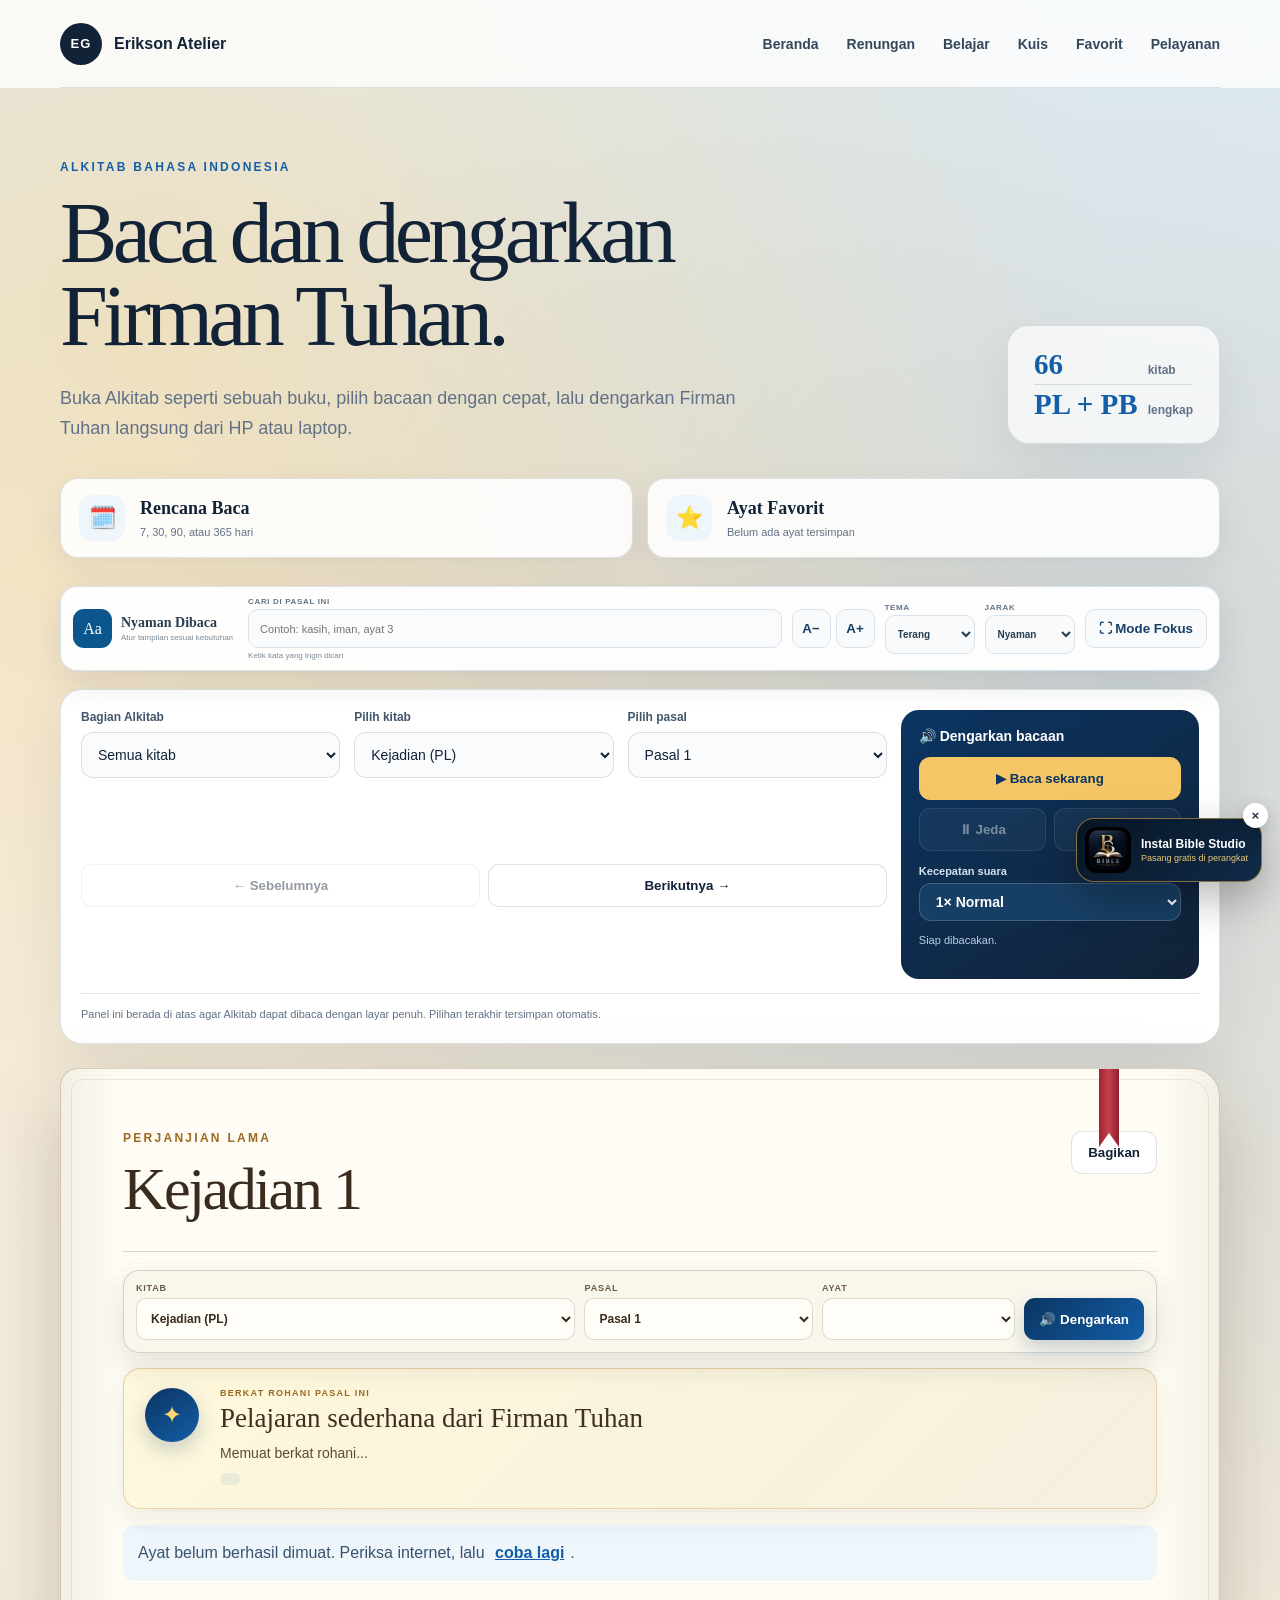
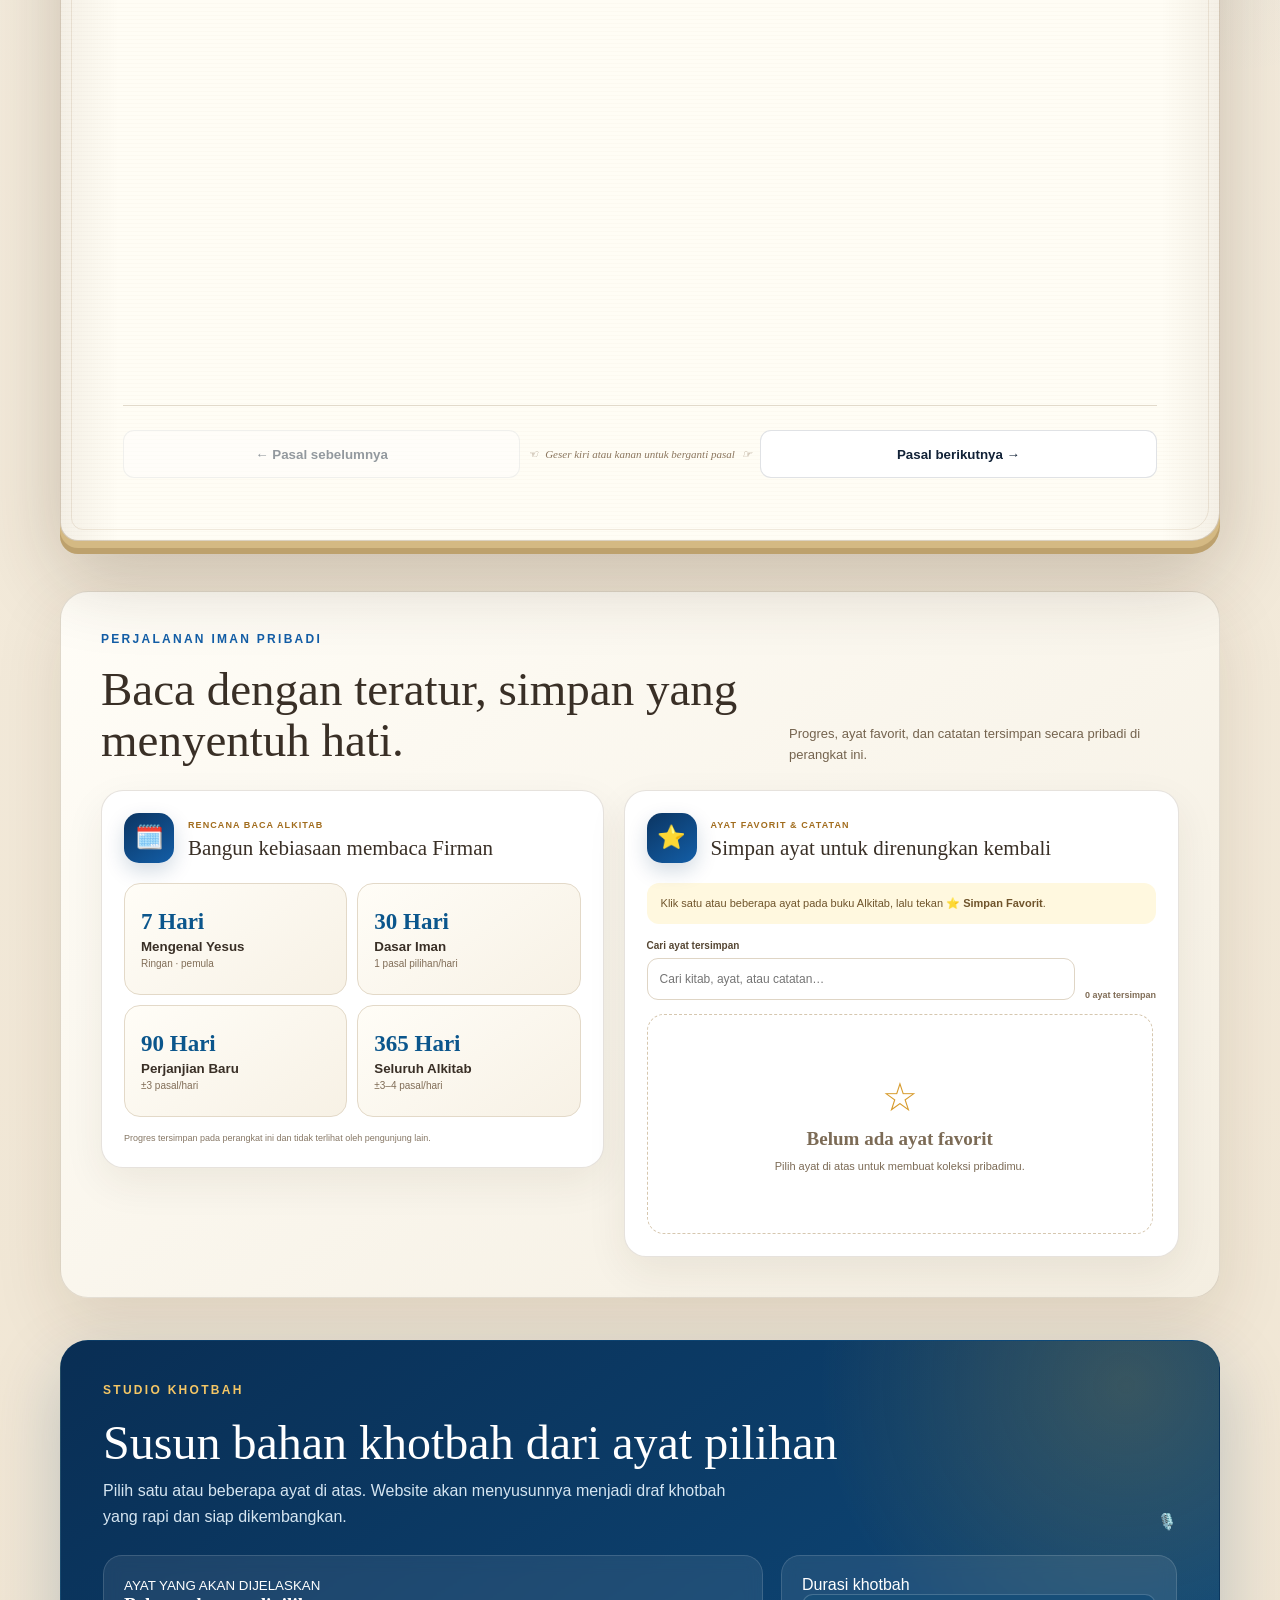
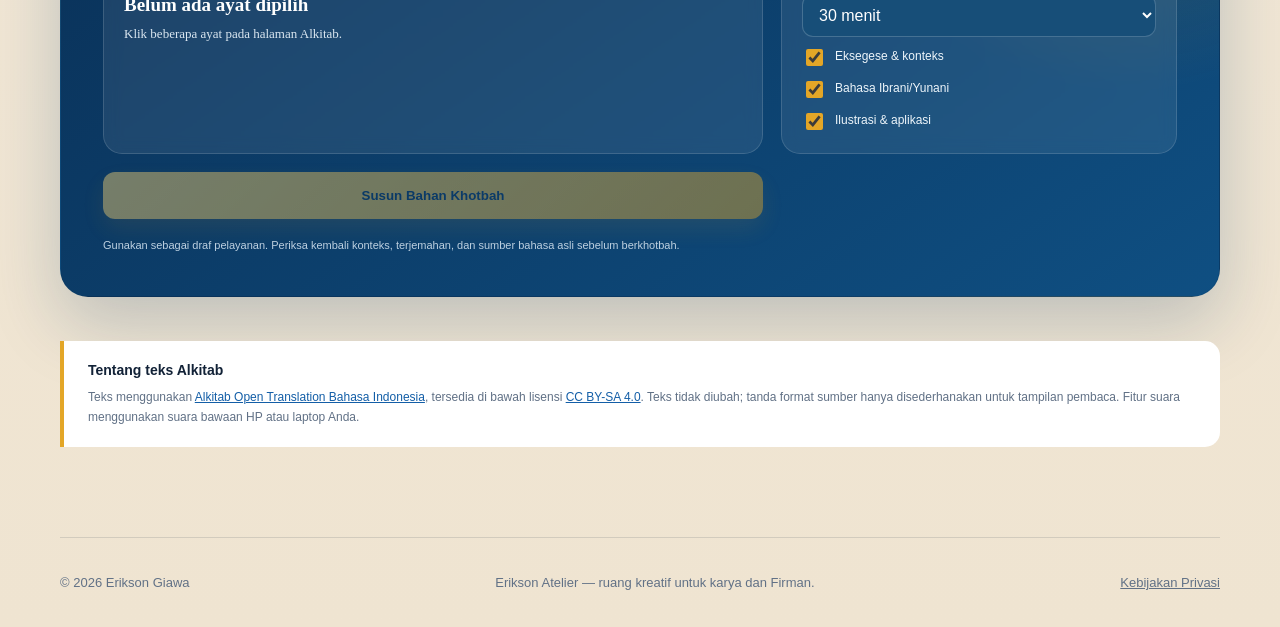
==== commit eb026501: "Add full-page Bible reading instructions" ====
--- a/alkitab.html
+++ b/alkitab.html
@@ -10,7 +10,7 @@
   <link rel="manifest" href="manifest.webmanifest">
   <meta name="theme-color" content="#0b3562">
   <link rel="stylesheet" href="styles.css">
-  <link rel="stylesheet" href="alkitab.css">
+  <link rel="stylesheet" href="alkitab.css?v=12">
   <script async src="https://pagead2.googlesyndication.com/pagead/js/adsbygoogle.js?client=ca-pub-4678537472039301" crossorigin="anonymous"></script>  <link rel="icon" type="image/png" sizes="1254x1254" href="assets/bible-studio-icon-v2.png">
   <link rel="apple-touch-icon" href="assets/bible-studio-icon-v2.png">
 </head>
@@ -152,12 +152,12 @@
         </aside>
 
         <div class="book-page-content" id="bookPage">
-          <p id="readerStatus" class="reader-status reader-loading" aria-live="polite"><span class="reader-spinner" aria-hidden="true"></span><strong>Memuat Firman Tuhan…</strong></p>
+          <p id="readerStatus" class="reader-status" aria-live="polite" hidden></p>
           <div id="verseList" class="verse-list"></div>
         </div>
         <div class="bottom-chapter-nav">
           <button id="previousChapterBottom" type="button">← Pasal sebelumnya</button>
-          <span class="page-instruction">Geser halaman melalui tombol ini</span>
+          <span class="page-instruction">Geser kiri atau kanan untuk berganti pasal</span>
           <button id="nextChapterBottom" type="button">Pasal berikutnya →</button>
         </div>
       </article>
@@ -279,7 +279,7 @@
   </nav>
 
   <footer class="footer shell"><p>© 2026 Erikson Giawa</p><p>Erikson Atelier — ruang kreatif untuk karya dan Firman.</p><a class="footer-privacy" href="privacy.html">Kebijakan Privasi</a></footer>
-  <script src="alkitab.js" defer></script>
+  <script src="alkitab.js?v=12" defer></script>
   <script src="activity.js" defer></script>
-  <script src="pwa.js?v=8" defer></script></body>
+  <script src="pwa.js?v=11" defer></script></body>
 </html>
--- a/alkitab.css
+++ b/alkitab.css
@@ -192,3 +192,36 @@
 @media(max-width:980px){.reader-comfort-bar{grid-template-columns:auto minmax(170px,1fr) auto auto}.comfort-title{grid-column:1}.chapter-search{grid-column:2}.font-size-controls{grid-column:3}.focus-mode-button{grid-column:4}.compact-setting{grid-row:2}.compact-setting:nth-of-type(2){grid-column:2}.compact-setting:nth-of-type(3){grid-column:3}}
 @media(max-width:760px){.bible-reader-body{padding-bottom:76px}.reader-comfort-bar{top:0;grid-template-columns:1fr auto auto;border-radius:14px;padding:9px}.comfort-title{grid-column:1}.comfort-title small{display:none}.chapter-search{grid-column:1/-1;grid-row:2}.font-size-controls{grid-column:2}.focus-mode-button{grid-column:3;overflow:hidden;width:43px;padding:0;font-size:0}.focus-mode-button:before{content:"⛶";font-size:17px}.compact-setting{grid-row:3}.compact-setting:nth-of-type(2){grid-column:1}.compact-setting:nth-of-type(3){grid-column:2}.continue-reading-card{grid-template-columns:auto 1fr}.continue-reading-card button{grid-column:1/-1;width:100%}.mobile-bible-nav{position:fixed;right:10px;bottom:9px;left:10px;z-index:60;display:grid;grid-template-columns:repeat(5,1fr);overflow:hidden;border:1px solid rgba(19,94,167,.18);border-radius:18px;padding:6px;background:rgba(255,255,255,.96);box-shadow:0 16px 40px rgba(11,53,98,.2);backdrop-filter:blur(14px)}.mobile-bible-nav a{display:flex;min-height:50px;align-items:center;justify-content:center;flex-direction:column;gap:2px;border-radius:12px;color:#597083;text-decoration:none}.mobile-bible-nav a[aria-current=page]{background:#eaf3f9;color:#0b568c}.mobile-bible-nav span{font-size:18px}.mobile-bible-nav small{font-size:8px;font-weight:900}.reader-theme-night .mobile-bible-nav{border-color:#35536a;background:rgba(14,32,47,.97)}.reader-theme-night .mobile-bible-nav a{color:#a9bdcb}.reader-theme-night .mobile-bible-nav a[aria-current=page]{background:#21425a;color:#fff}}
 @media(max-width:480px){.reader-comfort-bar{margin-inline:-5px}.comfort-title>span{width:35px;height:35px}.comfort-title strong{font-size:12px}.font-size-controls button{width:35px}.chapter-search input{height:37px}.continue-reading-card{margin-top:0}}
+
+
+/* Pembaca satu halaman penuh */
+.reader-layout{grid-template-columns:minmax(0,1fr)}
+.book-reader{
+  background:
+    linear-gradient(90deg,rgba(100,65,25,.07),transparent 5%,transparent 95%,rgba(100,65,25,.07)),
+    repeating-linear-gradient(0deg,rgba(110,75,38,.018) 0,rgba(110,75,38,.018) 1px,transparent 1px,transparent 4px),
+    #fffdf5;
+}
+.book-spine{display:none}
+.verse-list{
+  column-count:1;
+  column-gap:0;
+  column-rule:none;
+  width:100%;
+  max-width:100%;
+  margin-inline:auto;
+}
+.book-page-content{touch-action:pan-y;overscroll-behavior-x:contain}
+.page-instruction{display:flex;align-items:center;justify-content:center;gap:7px}
+.page-instruction:before{content:"☜"}
+.page-instruction:after{content:"☞"}
+.reader-theme-night .book-reader{
+  background:
+    linear-gradient(90deg,rgba(255,255,255,.035),transparent 5%,transparent 95%,rgba(255,255,255,.035)),
+    #142635;
+}
+@media(max-width:760px){
+  .scripture-card.book-reader{width:calc(100% + 12px);margin-inline:-6px;padding:22px 14px}
+  .verse-list{padding:24px 0}
+  .bible-verse{font-size:18px;line-height:1.8;text-align:left}
+}
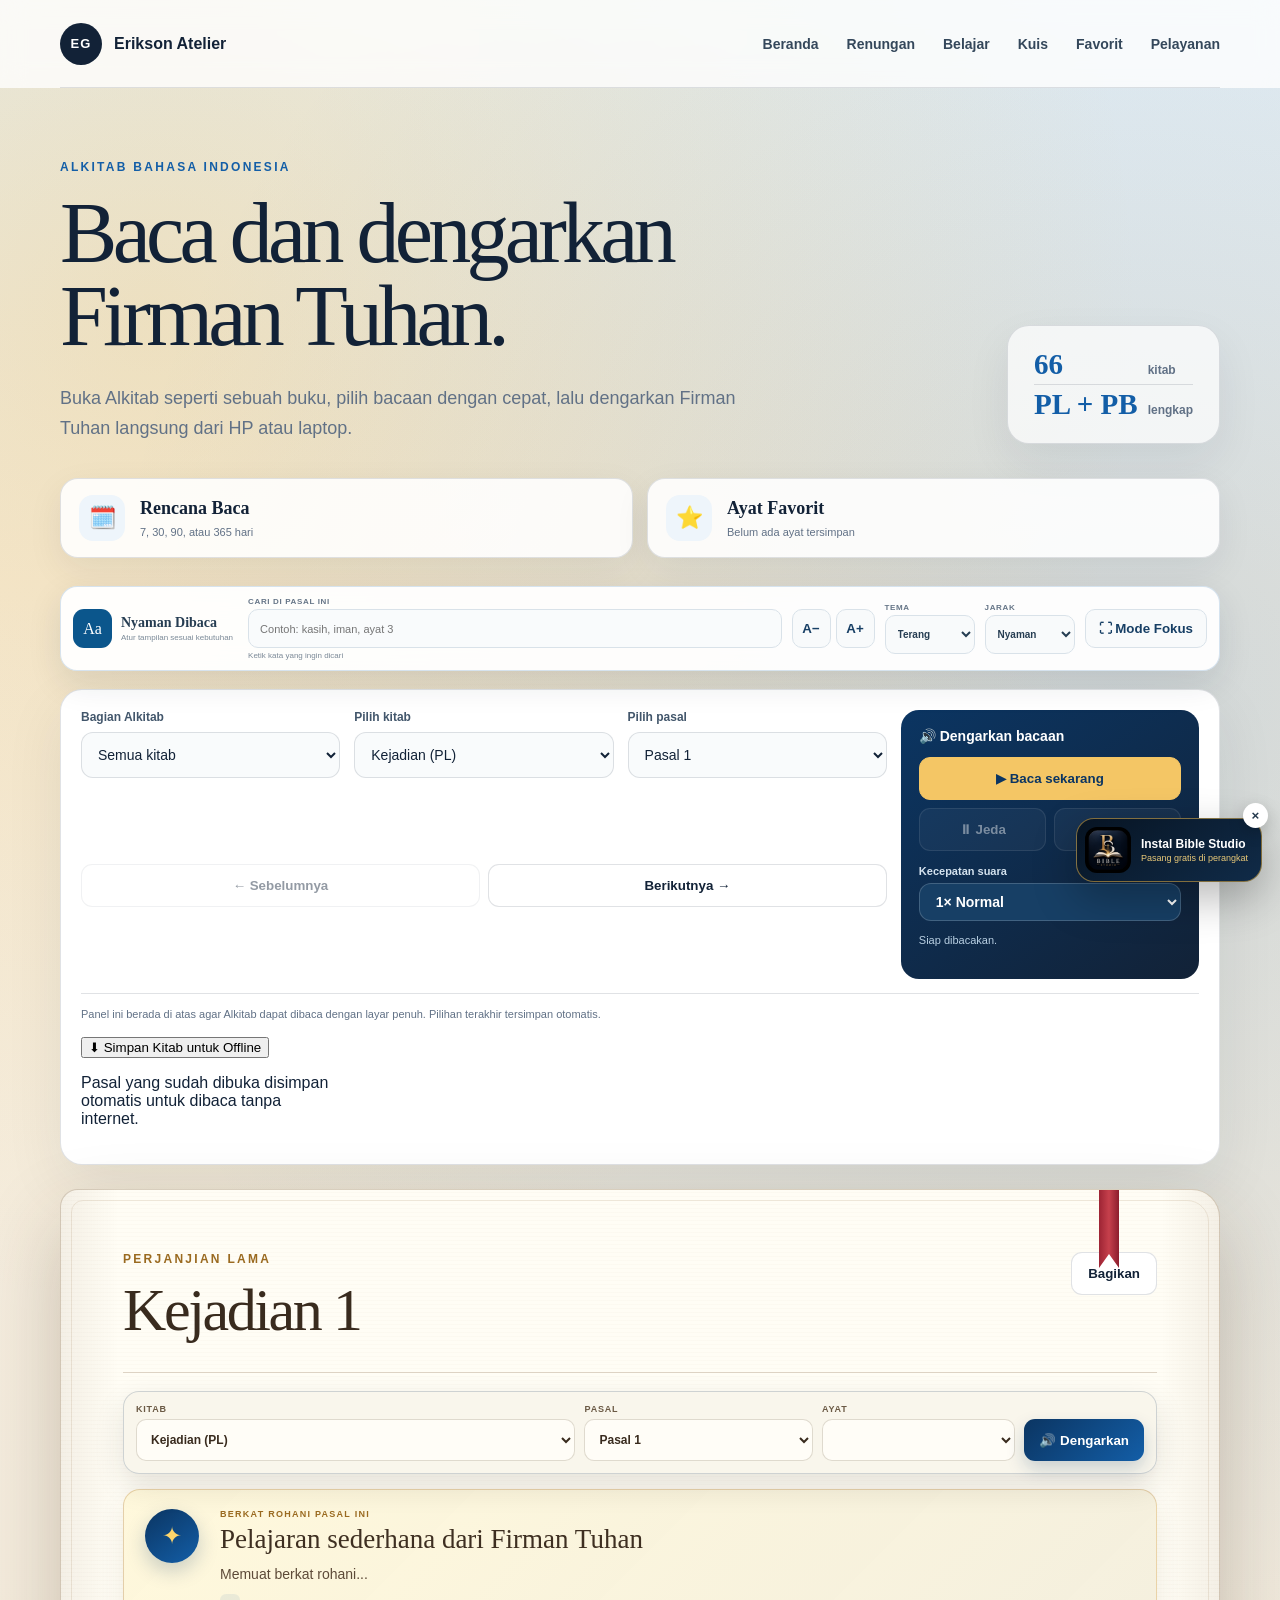
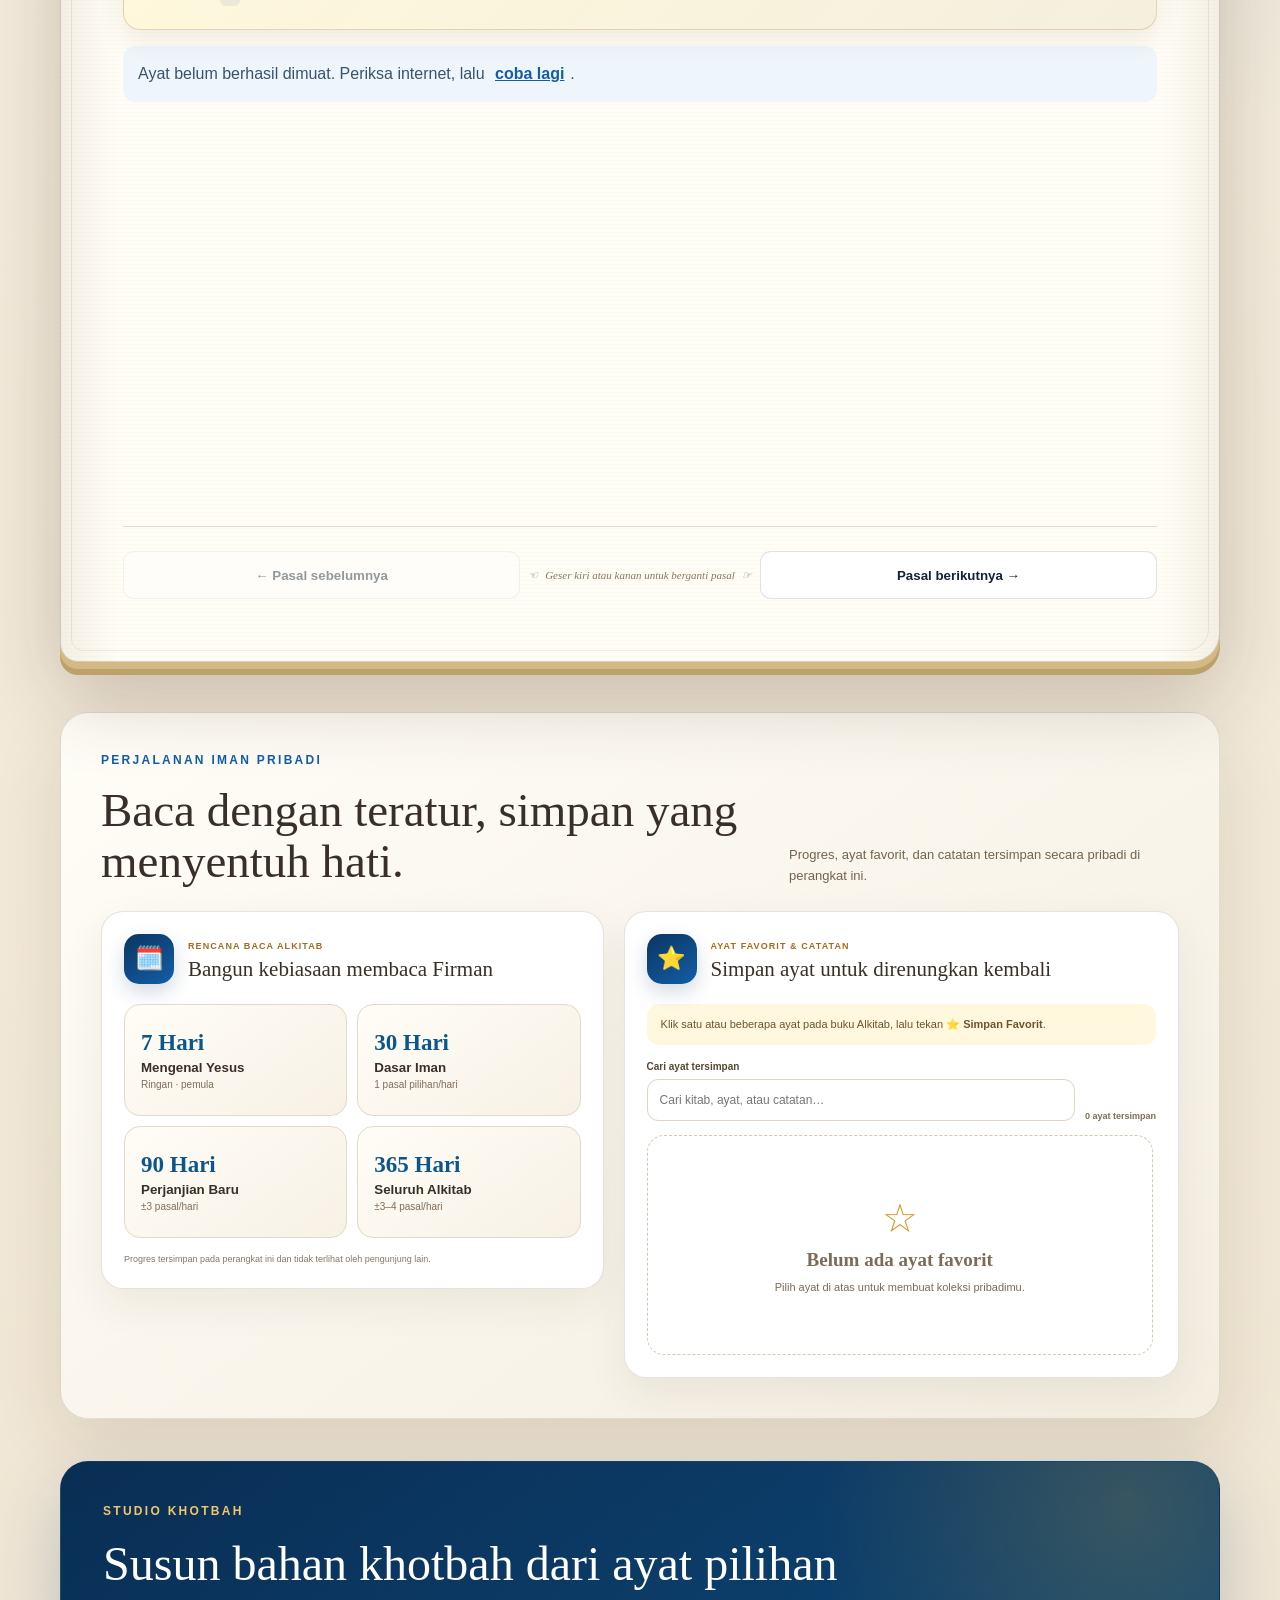
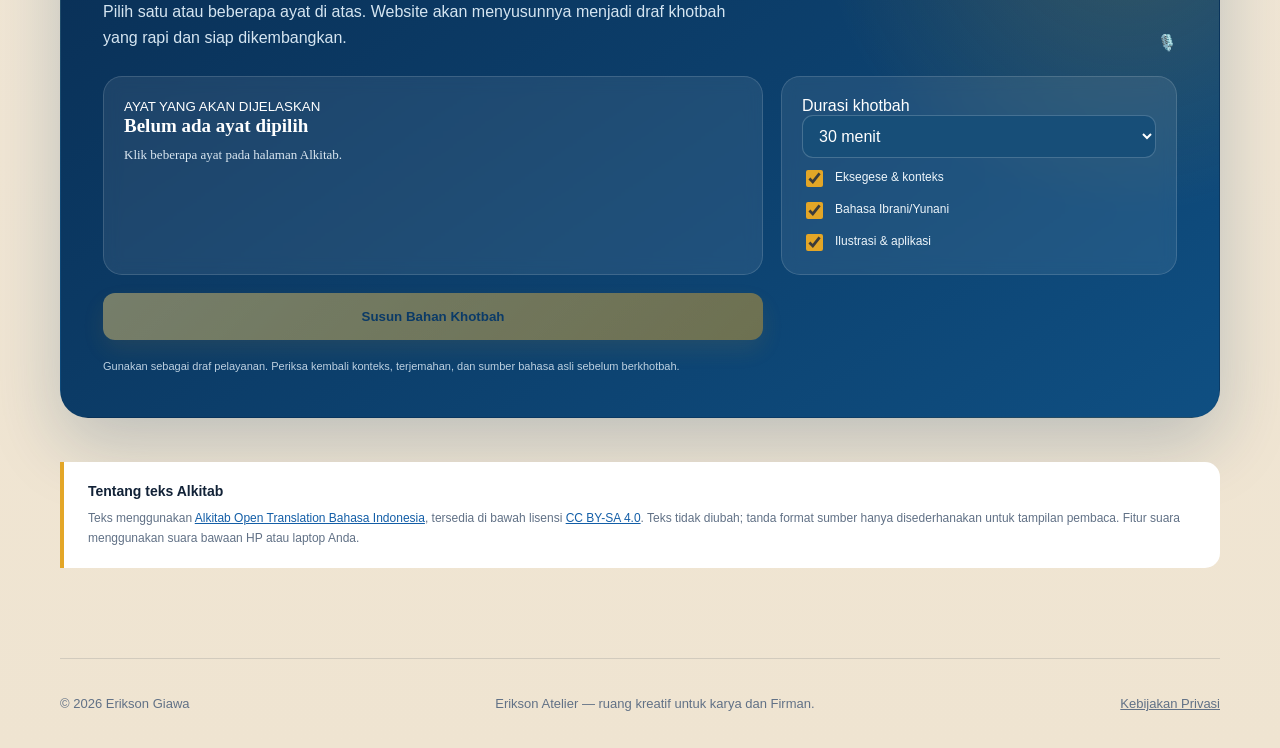
==== commit 007b91a5: "Add offline Bible download controls" ====
--- a/alkitab.html
+++ b/alkitab.html
@@ -10,7 +10,7 @@
   <link rel="manifest" href="manifest.webmanifest">
   <meta name="theme-color" content="#0b3562">
   <link rel="stylesheet" href="styles.css">
-  <link rel="stylesheet" href="alkitab.css?v=12">
+  <link rel="stylesheet" href="alkitab.css?v=13">
   <script async src="https://pagead2.googlesyndication.com/pagead/js/adsbygoogle.js?client=ca-pub-4678537472039301" crossorigin="anonymous"></script>  <link rel="icon" type="image/png" sizes="1254x1254" href="assets/bible-studio-icon-v2.png">
   <link rel="apple-touch-icon" href="assets/bible-studio-icon-v2.png">
 </head>
@@ -100,6 +100,11 @@
             </select>
           </label>
           <p id="audioStatus" class="audio-status" aria-live="polite">Siap dibacakan.</p>
+        </div>
+
+        <div class="offline-bible-panel">
+          <button id="saveBookOffline" type="button">⬇ Simpan Kitab untuk Offline</button>
+          <p id="offlineBibleStatus" aria-live="polite">Pasal yang sudah dibuka disimpan otomatis untuk dibaca tanpa internet.</p>
         </div>
 
         <p class="reader-tip">Panel ini berada di atas agar Alkitab dapat dibaca dengan layar penuh. Pilihan terakhir tersimpan otomatis.</p>
@@ -279,7 +284,7 @@
   </nav>
 
   <footer class="footer shell"><p>© 2026 Erikson Giawa</p><p>Erikson Atelier — ruang kreatif untuk karya dan Firman.</p><a class="footer-privacy" href="privacy.html">Kebijakan Privasi</a></footer>
-  <script src="alkitab.js?v=12" defer></script>
+  <script src="alkitab.js?v=13" defer></script>
   <script src="activity.js" defer></script>
   <script src="pwa.js?v=11" defer></script></body>
 </html>
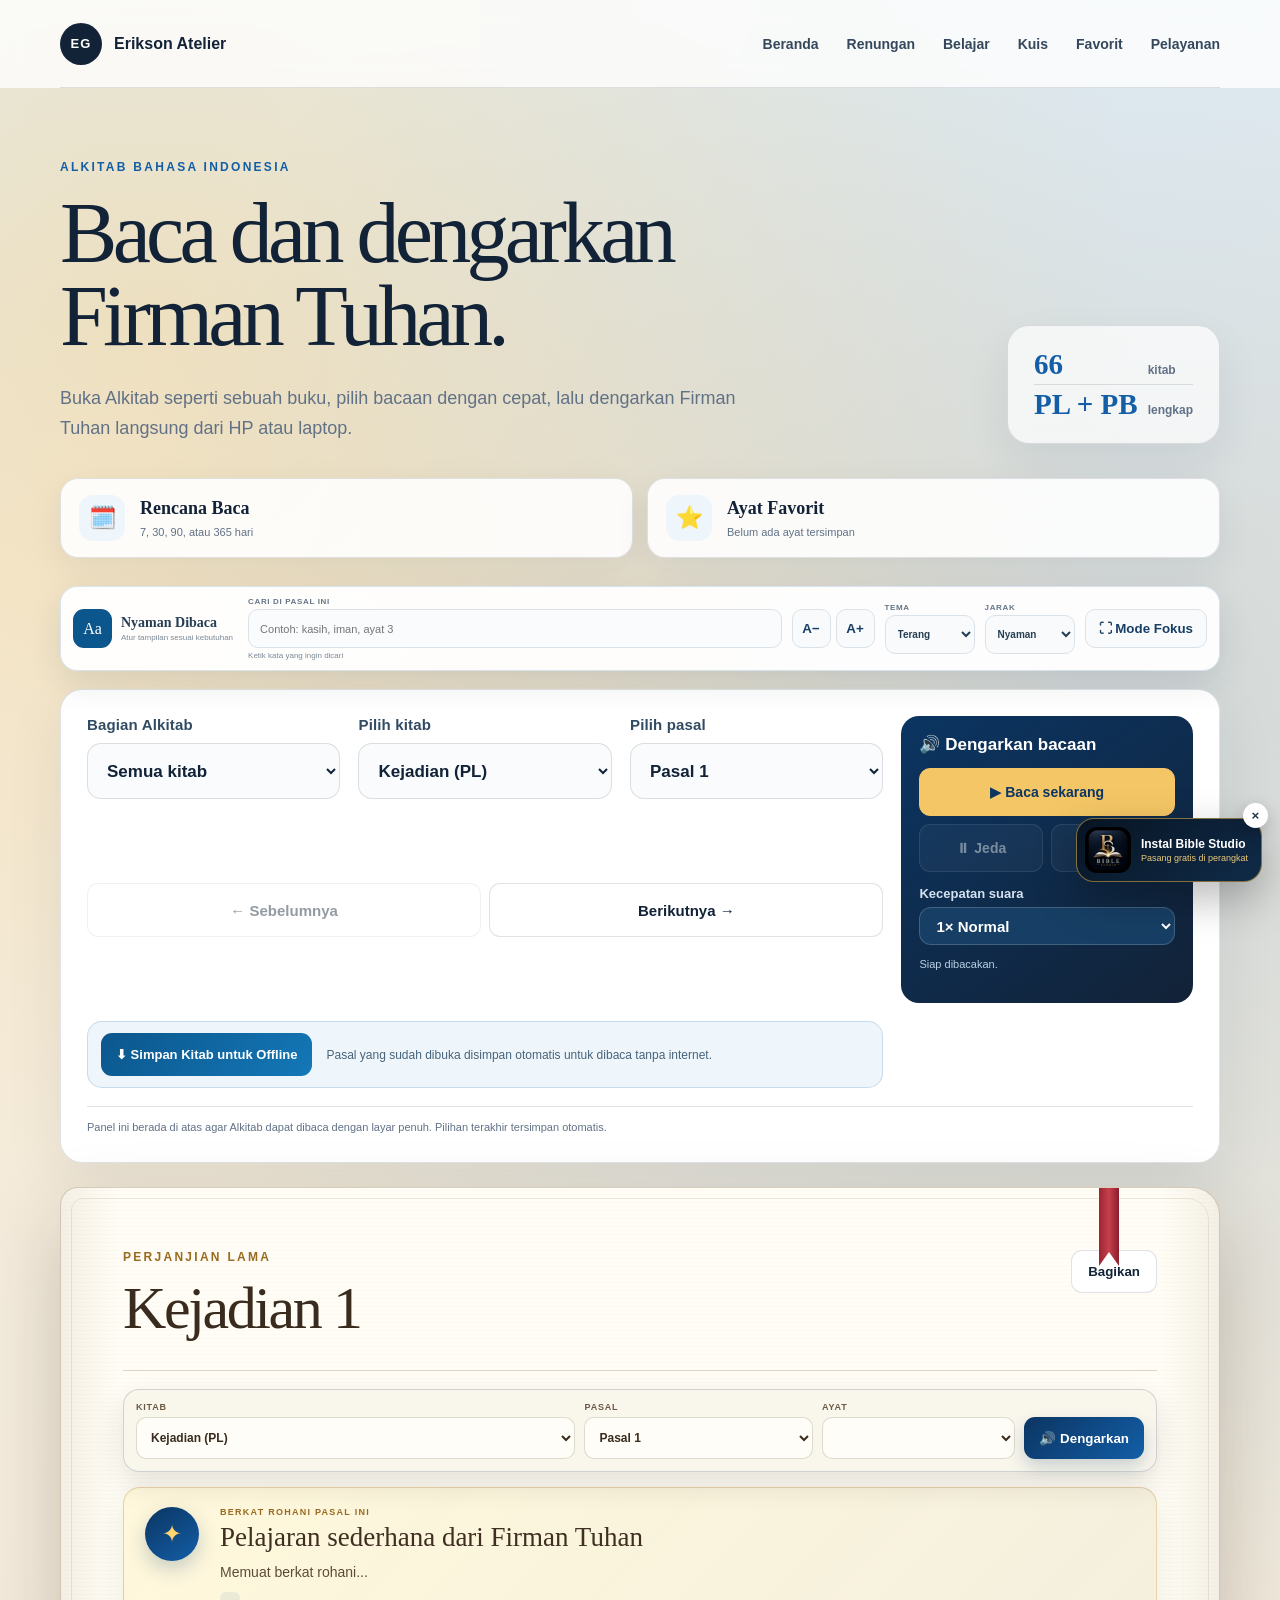
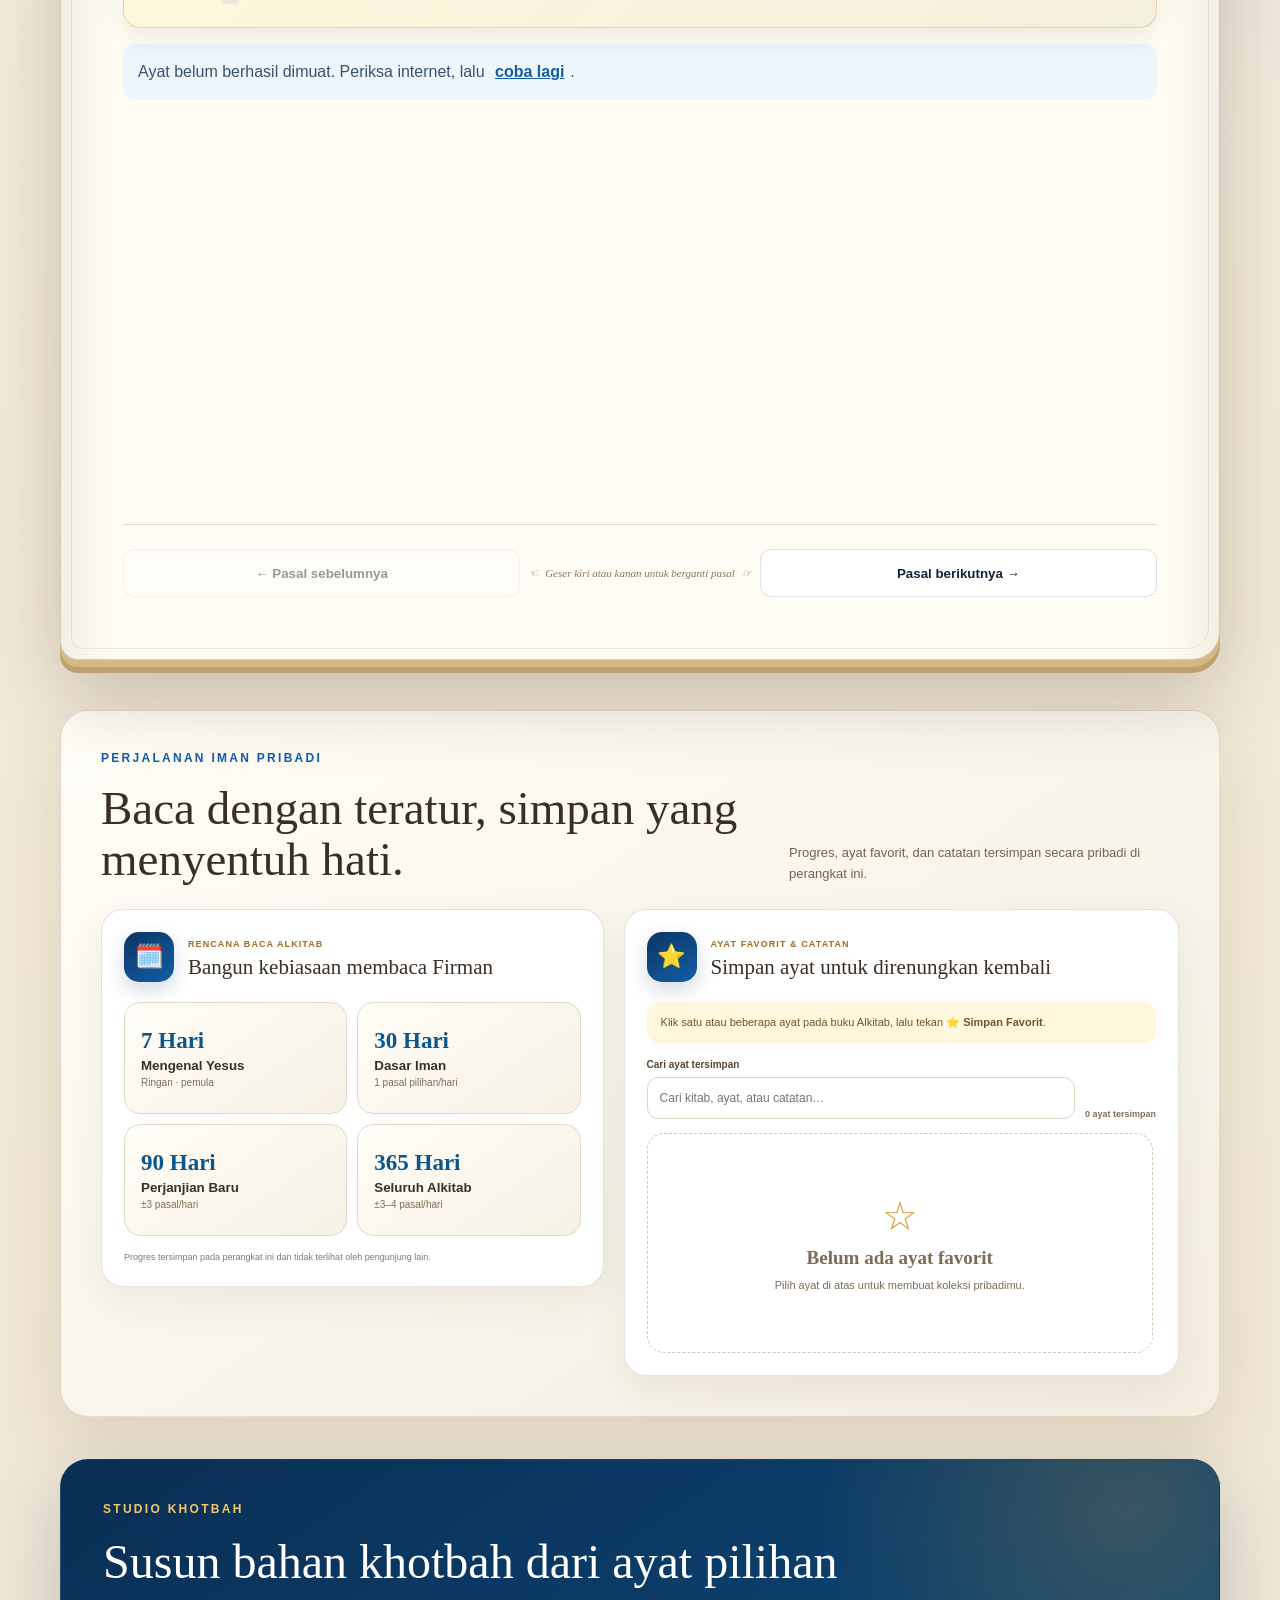
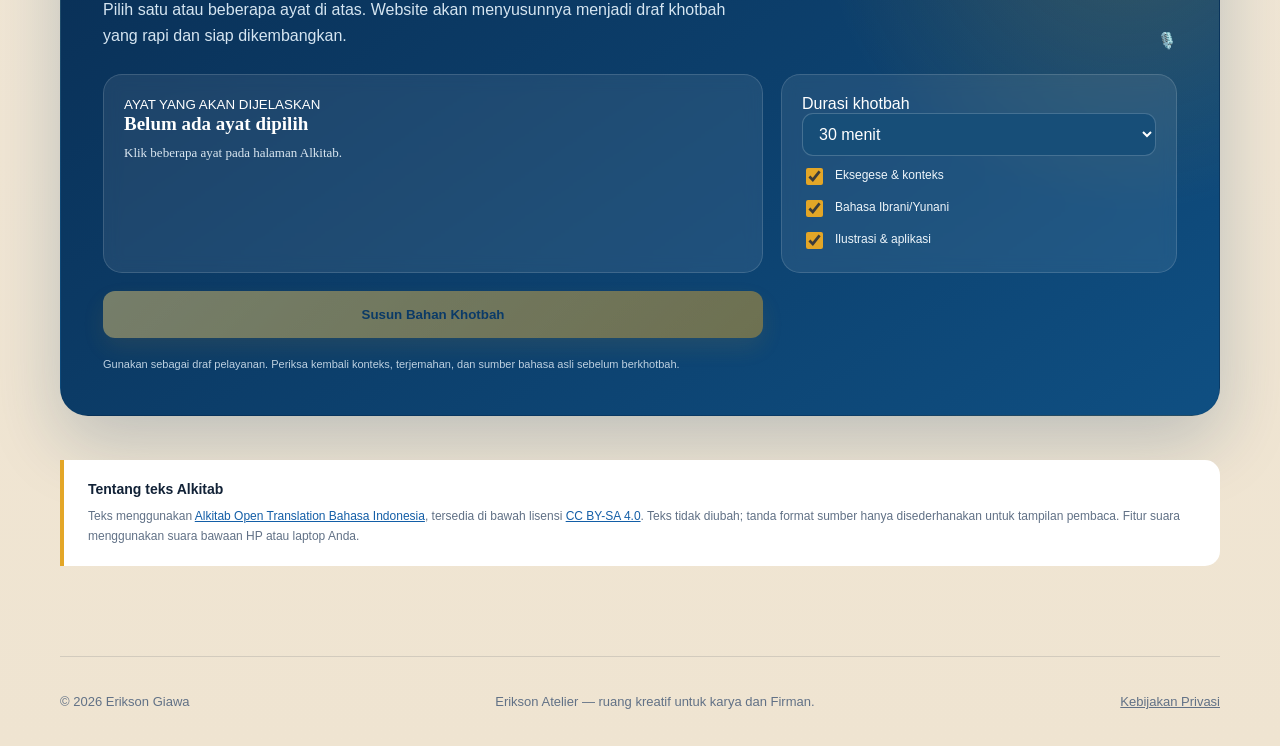
==== commit 8eec71a6: "Enlarge Bible selectors and add page-turn sheet" ====
--- a/alkitab.html
+++ b/alkitab.html
@@ -10,7 +10,7 @@
   <link rel="manifest" href="manifest.webmanifest">
   <meta name="theme-color" content="#0b3562">
   <link rel="stylesheet" href="styles.css">
-  <link rel="stylesheet" href="alkitab.css?v=13">
+  <link rel="stylesheet" href="alkitab.css?v=14">
   <script async src="https://pagead2.googlesyndication.com/pagead/js/adsbygoogle.js?client=ca-pub-4678537472039301" crossorigin="anonymous"></script>  <link rel="icon" type="image/png" sizes="1254x1254" href="assets/bible-studio-icon-v2.png">
   <link rel="apple-touch-icon" href="assets/bible-studio-icon-v2.png">
 </head>
@@ -156,6 +156,7 @@
           </div>
         </aside>
 
+        <span class="page-turn-sheet" id="pageTurnSheet" aria-hidden="true"></span>
         <div class="book-page-content" id="bookPage">
           <p id="readerStatus" class="reader-status" aria-live="polite" hidden></p>
           <div id="verseList" class="verse-list"></div>
@@ -284,7 +285,7 @@
   </nav>
 
   <footer class="footer shell"><p>© 2026 Erikson Giawa</p><p>Erikson Atelier — ruang kreatif untuk karya dan Firman.</p><a class="footer-privacy" href="privacy.html">Kebijakan Privasi</a></footer>
-  <script src="alkitab.js?v=13" defer></script>
+  <script src="alkitab.js?v=14" defer></script>
   <script src="activity.js" defer></script>
   <script src="pwa.js?v=11" defer></script></body>
 </html>
--- a/alkitab.css
+++ b/alkitab.css
@@ -225,3 +225,70 @@
   .verse-list{padding:24px 0}
   .bible-verse{font-size:18px;line-height:1.8;text-align:left}
 }
+
+
+/* Kontrol atas besar dan penyimpanan offline */
+.top-reader-controls{gap:18px;padding:26px}
+.top-reader-controls .reader-field label{
+  margin-bottom:10px;
+  color:#314b64;
+  font-size:15px;
+  font-weight:900;
+  letter-spacing:.01em;
+}
+.top-reader-controls .reader-field select{
+  min-height:56px;
+  border-radius:14px;
+  padding-inline:15px;
+  font-size:17px;
+  font-weight:700;
+}
+.top-reader-controls .reader-nav-buttons button{
+  min-height:54px;
+  font-size:15px;
+}
+.top-reader-controls .audio-title{font-size:17px}
+.top-reader-controls .audio-buttons button{min-height:48px;font-size:14px}
+.top-reader-controls .speed-control{font-size:13px}
+.top-reader-controls .speed-control select{font-size:15px}
+.offline-bible-panel{
+  grid-column:1/4;
+  grid-row:3;
+  display:flex;
+  align-items:center;
+  gap:14px;
+  min-height:62px;
+  border:1px solid rgba(19,94,167,.18);
+  border-radius:15px;
+  padding:11px 13px;
+  background:#eef6fb;
+}
+.offline-bible-panel button{
+  flex:0 0 auto;
+  min-height:43px;
+  border:0;
+  border-radius:11px;
+  padding:0 15px;
+  background:linear-gradient(135deg,#0b568c,#1478b8);
+  color:#fff;
+  cursor:pointer;
+  font-size:13px;
+  font-weight:900;
+}
+.offline-bible-panel button:disabled{cursor:wait;opacity:.7}
+.offline-bible-panel p{margin:0;color:#48637a;font-size:12px;line-height:1.5}
+.top-reader-controls .reader-tip{grid-row:4}
+.reader-theme-night .offline-bible-panel{border-color:#35536a;background:#173247}
+.reader-theme-night .offline-bible-panel p{color:#c4d6e2}
+@media(max-width:900px){
+  .offline-bible-panel{grid-column:1/-1;grid-row:auto}
+  .top-reader-controls .reader-tip{grid-row:auto}
+}
+@media(max-width:620px){
+  .top-reader-controls{gap:14px;padding:18px}
+  .top-reader-controls .reader-field label{font-size:16px}
+  .top-reader-controls .reader-field select{min-height:58px;font-size:18px}
+  .offline-bible-panel{align-items:stretch;flex-direction:column}
+  .offline-bible-panel button{width:100%;min-height:50px;font-size:14px}
+  .offline-bible-panel p{text-align:center}
+}
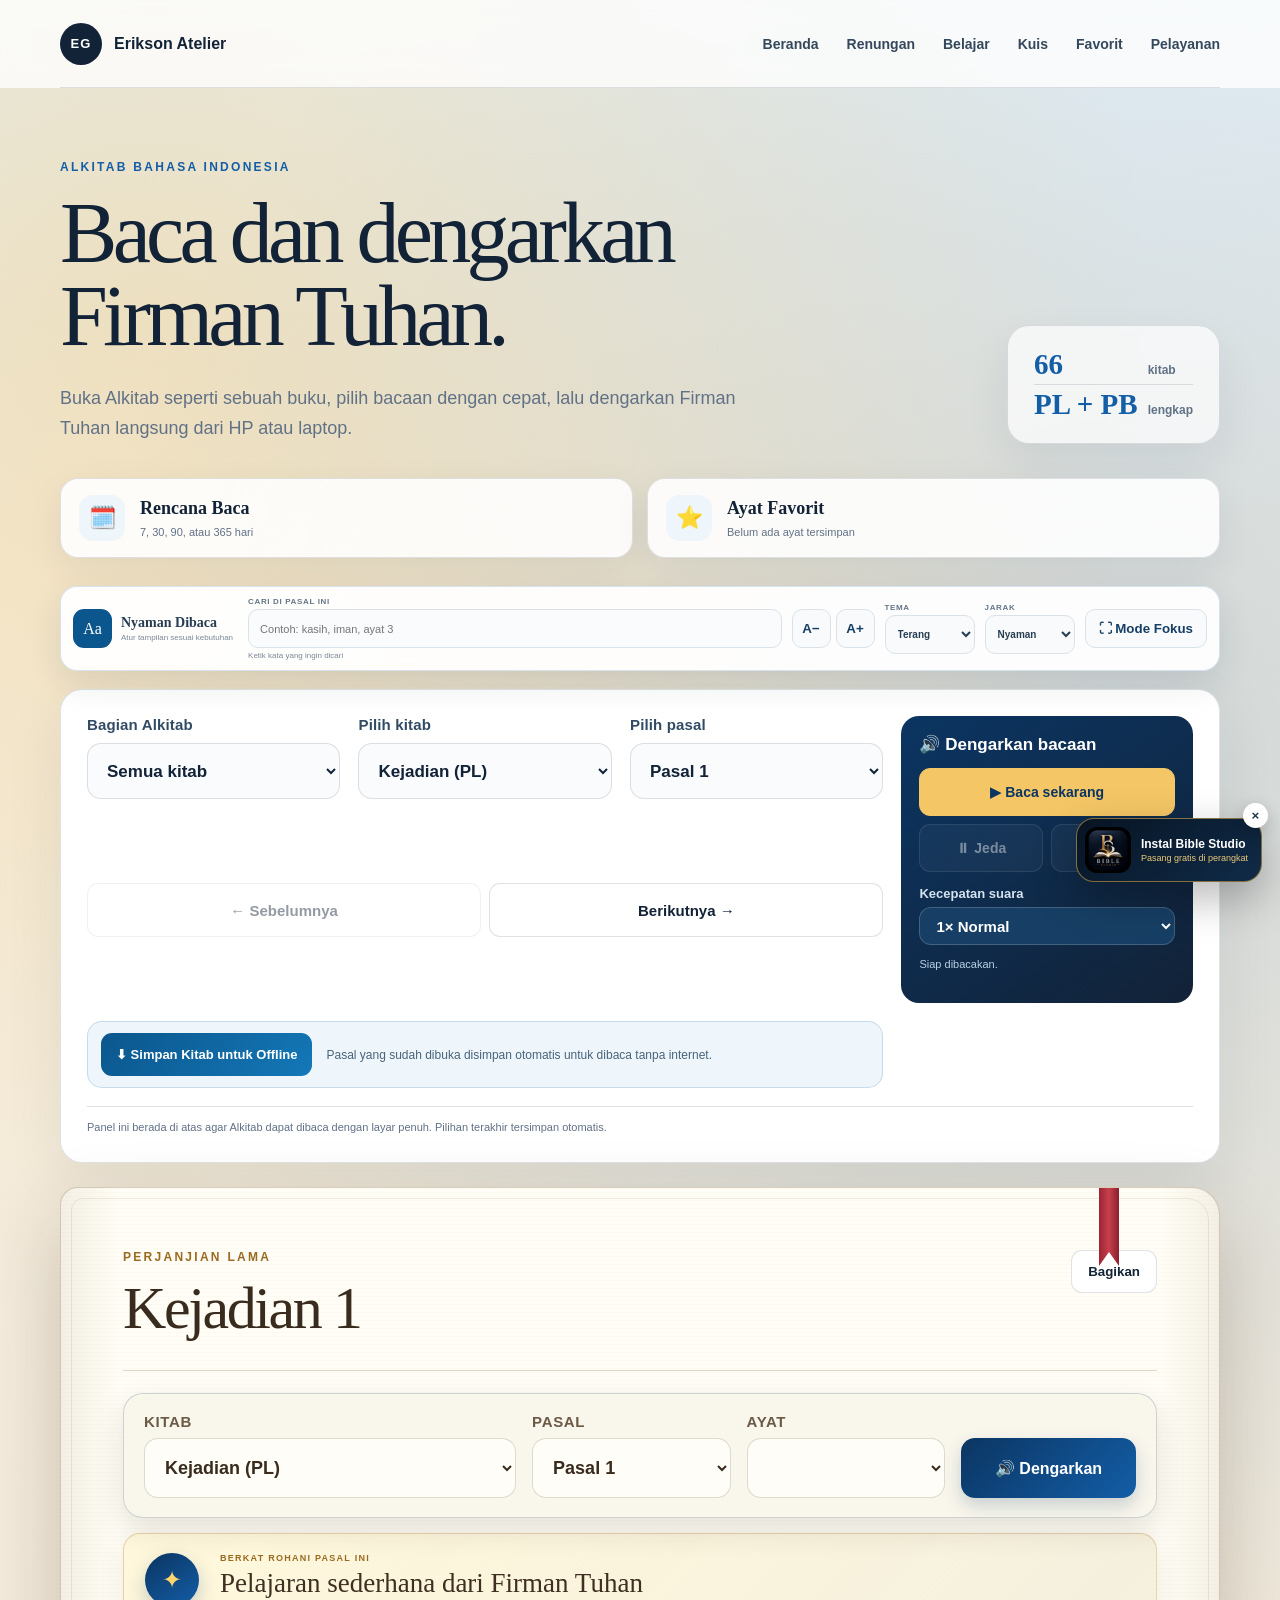
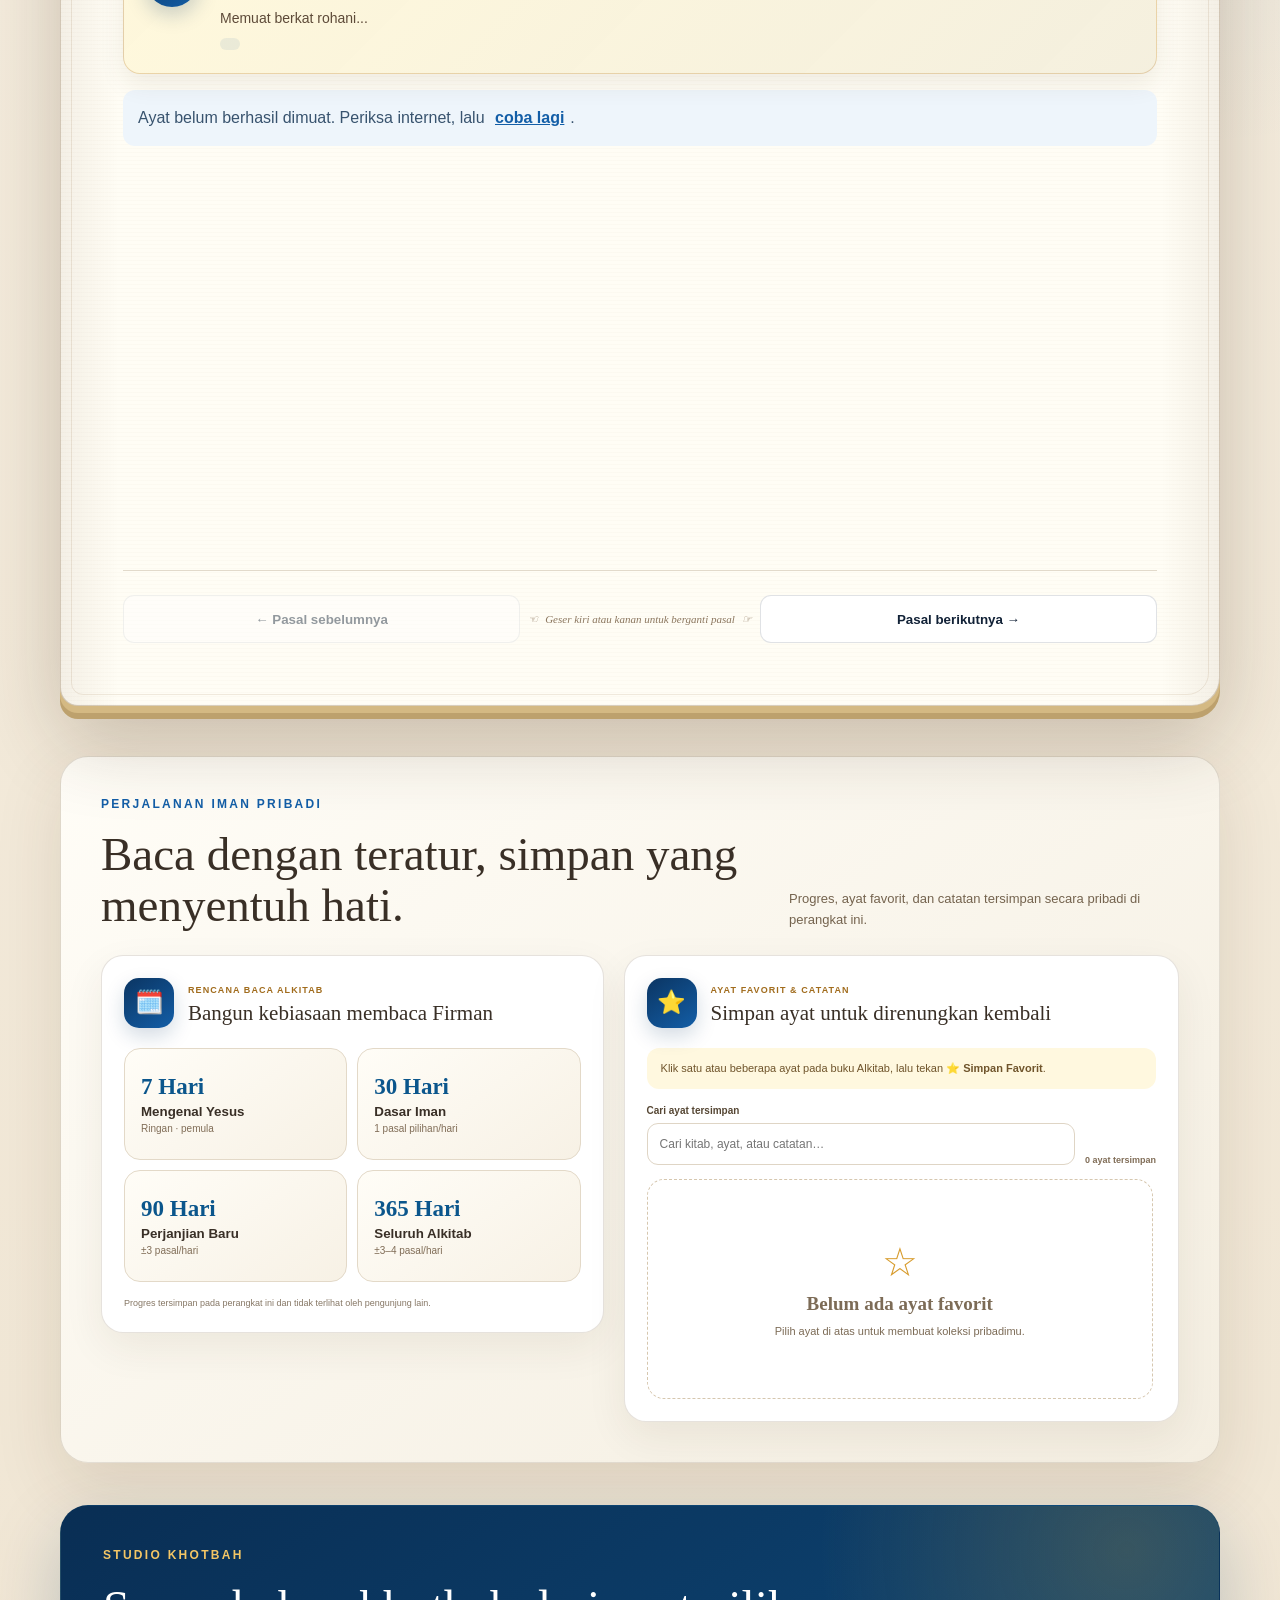
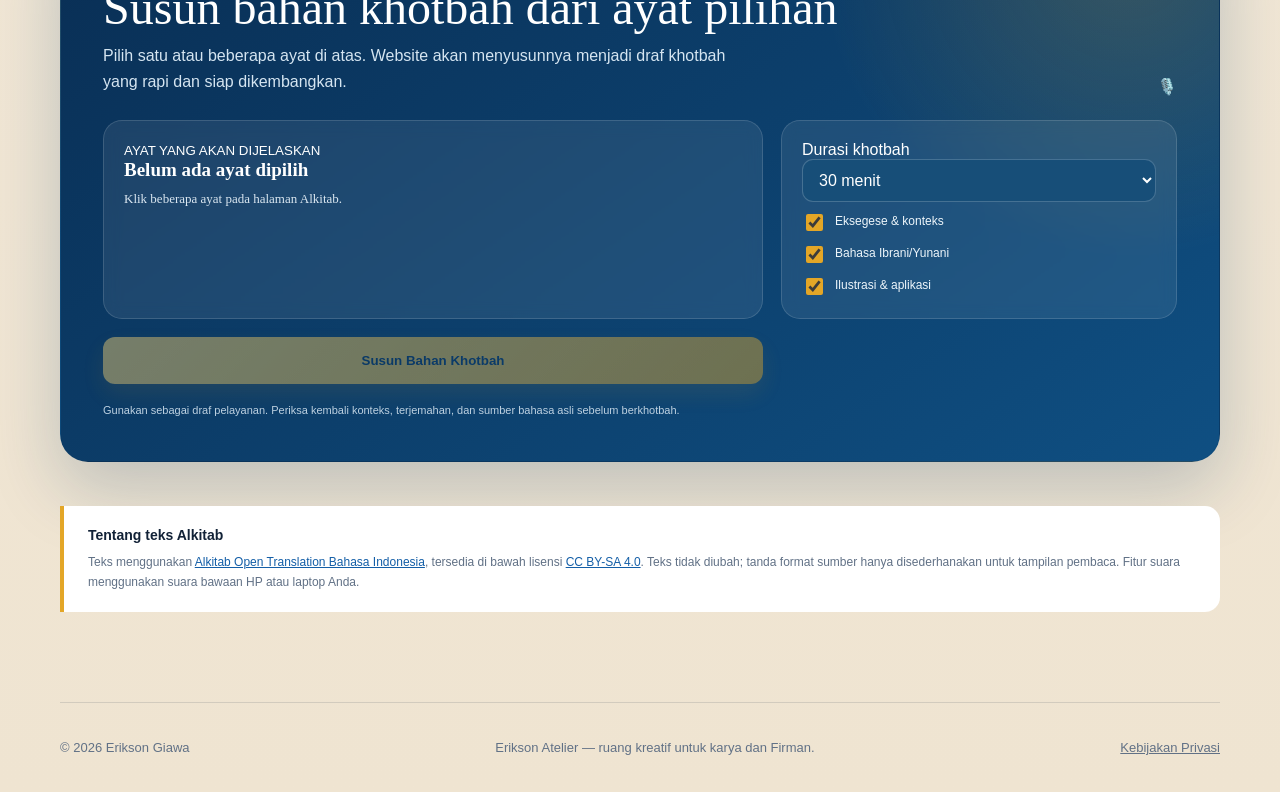
==== commit e66685c1: "Refresh optimized Bible reader assets" ====
--- a/alkitab.html
+++ b/alkitab.html
@@ -10,7 +10,7 @@
   <link rel="manifest" href="manifest.webmanifest">
   <meta name="theme-color" content="#0b3562">
   <link rel="stylesheet" href="styles.css">
-  <link rel="stylesheet" href="alkitab.css?v=14">
+  <link rel="stylesheet" href="alkitab.css?v=15">
   <script async src="https://pagead2.googlesyndication.com/pagead/js/adsbygoogle.js?client=ca-pub-4678537472039301" crossorigin="anonymous"></script>  <link rel="icon" type="image/png" sizes="1254x1254" href="assets/bible-studio-icon-v2.png">
   <link rel="apple-touch-icon" href="assets/bible-studio-icon-v2.png">
 </head>
@@ -285,7 +285,7 @@
   </nav>
 
   <footer class="footer shell"><p>© 2026 Erikson Giawa</p><p>Erikson Atelier — ruang kreatif untuk karya dan Firman.</p><a class="footer-privacy" href="privacy.html">Kebijakan Privasi</a></footer>
-  <script src="alkitab.js?v=14" defer></script>
+  <script src="alkitab.js?v=15" defer></script>
   <script src="activity.js" defer></script>
   <script src="pwa.js?v=11" defer></script></body>
 </html>
--- a/alkitab.css
+++ b/alkitab.css
@@ -292,3 +292,160 @@
   .offline-bible-panel button{width:100%;min-height:50px;font-size:14px}
   .offline-bible-panel p{text-align:center}
 }
+
+
+/* Pilihan cepat besar dan efek lembar buku */
+.reading-toolbar{
+  grid-template-columns:minmax(250px,1.5fr) minmax(155px,.8fr) minmax(155px,.8fr) minmax(175px,auto);
+  align-items:end;
+  gap:16px;
+  margin:22px 0 12px;
+  border-radius:20px;
+  padding:19px 20px;
+}
+.reading-toolbar label{
+  margin-bottom:8px;
+  font-size:15px;
+  letter-spacing:.045em;
+}
+.reading-toolbar select{
+  height:60px;
+  border-radius:14px;
+  padding:0 16px;
+  font-size:18px;
+  font-weight:800;
+}
+.reading-toolbar .quick-audio-button{
+  height:60px;
+  border-radius:14px;
+  padding-inline:20px;
+  font-size:16px;
+}
+.page-turn-sheet{
+  position:absolute;
+  top:175px;
+  bottom:82px;
+  z-index:7;
+  display:block;
+  width:47%;
+  border:1px solid rgba(122,88,48,.2);
+  border-radius:4px 18px 18px 4px;
+  opacity:0;
+  background:
+    linear-gradient(90deg,rgba(91,59,26,.13),rgba(255,255,255,.38) 8%,transparent 22%),
+    repeating-linear-gradient(0deg,rgba(117,79,38,.025) 0,rgba(117,79,38,.025) 1px,transparent 1px,transparent 4px),
+    #fffdf4;
+  box-shadow:0 18px 36px rgba(54,36,18,.28),inset 0 0 32px rgba(165,122,63,.09);
+  backface-visibility:visible;
+  pointer-events:none;
+  transform-style:preserve-3d;
+}
+.book-reader.turning-next .page-turn-sheet{
+  right:3%;
+  transform-origin:left center;
+  animation:realPaperNext 1.05s cubic-bezier(.42,.02,.28,1);
+}
+.book-reader.turning-previous .page-turn-sheet{
+  left:3%;
+  border-radius:18px 4px 4px 18px;
+  transform-origin:right center;
+  animation:realPaperPrevious 1.05s cubic-bezier(.42,.02,.28,1);
+}
+.book-reader.turning-next .book-page-content{
+  animation:contentRevealNext 1.05s ease;
+}
+.book-reader.turning-previous .book-page-content{
+  animation:contentRevealPrevious 1.05s ease;
+}
+@keyframes realPaperNext{
+  0%{opacity:.98;transform:perspective(1800px) rotateY(0deg);filter:brightness(1)}
+  42%{opacity:1;box-shadow:-24px 22px 42px rgba(54,36,18,.32);transform:perspective(1800px) rotateY(-82deg) scaleX(.98);filter:brightness(.9)}
+  58%{opacity:1;transform:perspective(1800px) rotateY(-103deg) scaleX(.98);filter:brightness(.82)}
+  100%{opacity:0;transform:perspective(1800px) rotateY(-180deg);filter:brightness(1)}
+}
+@keyframes realPaperPrevious{
+  0%{opacity:.98;transform:perspective(1800px) rotateY(0deg);filter:brightness(1)}
+  42%{opacity:1;box-shadow:24px 22px 42px rgba(54,36,18,.32);transform:perspective(1800px) rotateY(82deg) scaleX(.98);filter:brightness(.9)}
+  58%{opacity:1;transform:perspective(1800px) rotateY(103deg) scaleX(.98);filter:brightness(.82)}
+  100%{opacity:0;transform:perspective(1800px) rotateY(180deg);filter:brightness(1)}
+}
+@keyframes contentRevealNext{
+  0%,45%{opacity:.36;transform:translateX(18px) scale(.99)}
+  100%{opacity:1;transform:none}
+}
+@keyframes contentRevealPrevious{
+  0%,45%{opacity:.36;transform:translateX(-18px) scale(.99)}
+  100%{opacity:1;transform:none}
+}
+@media(max-width:760px){
+  .reading-toolbar{
+    grid-template-columns:1fr 1fr;
+    gap:13px;
+    padding:16px;
+  }
+  .reading-toolbar>div:first-child{grid-column:1/-1}
+  .reading-toolbar label{font-size:15px}
+  .reading-toolbar select{height:58px;font-size:18px}
+  .reading-toolbar .quick-audio-button{grid-column:1/-1;height:56px;font-size:16px}
+  .page-turn-sheet{top:245px;bottom:90px;width:91%}
+}
+@media(max-width:430px){
+  .reading-toolbar{grid-template-columns:1fr}
+  .reading-toolbar>div:first-child{grid-column:auto}
+  .reading-toolbar select{height:60px;font-size:19px}
+}
+@media(prefers-reduced-motion:reduce){
+  .book-reader.turning-next .page-turn-sheet,
+  .book-reader.turning-previous .page-turn-sheet,
+  .book-reader.turning-next .book-page-content,
+  .book-reader.turning-previous .book-page-content{animation:none}
+}
+
+
+/* Animasi buku ringan untuk perangkat sederhana */
+.page-turn-sheet{
+  contain:paint;
+  will-change:transform,opacity;
+  transform:translateZ(0);
+}
+.book-reader.turning-next:after,
+.book-reader.turning-previous:after{display:none}
+.book-reader.turning-next,
+.book-reader.turning-previous{
+  animation:smoothBookLift .74s ease-out;
+  will-change:transform;
+}
+.book-reader.turning-next .page-turn-sheet{
+  animation:smoothPaperNext .74s cubic-bezier(.4,0,.2,1);
+}
+.book-reader.turning-previous .page-turn-sheet{
+  animation:smoothPaperPrevious .74s cubic-bezier(.4,0,.2,1);
+}
+.book-reader.turning-next .book-page-content{
+  animation:smoothContentNext .7s ease-out;
+}
+.book-reader.turning-previous .book-page-content{
+  animation:smoothContentPrevious .7s ease-out;
+}
+@keyframes smoothBookLift{
+  0%,100%{transform:translate3d(0,0,0)}
+  48%{transform:translate3d(0,-4px,0)}
+}
+@keyframes smoothPaperNext{
+  0%{opacity:.96;transform:perspective(1200px) rotateY(0deg) translateZ(1px)}
+  48%{opacity:1;transform:perspective(1200px) rotateY(-88deg) translateZ(12px)}
+  100%{opacity:0;transform:perspective(1200px) rotateY(-178deg) translateZ(1px)}
+}
+@keyframes smoothPaperPrevious{
+  0%{opacity:.96;transform:perspective(1200px) rotateY(0deg) translateZ(1px)}
+  48%{opacity:1;transform:perspective(1200px) rotateY(88deg) translateZ(12px)}
+  100%{opacity:0;transform:perspective(1200px) rotateY(178deg) translateZ(1px)}
+}
+@keyframes smoothContentNext{
+  0%,45%{opacity:.62;transform:translate3d(10px,0,0)}
+  100%{opacity:1;transform:translate3d(0,0,0)}
+}
+@keyframes smoothContentPrevious{
+  0%,45%{opacity:.62;transform:translate3d(-10px,0,0)}
+  100%{opacity:1;transform:translate3d(0,0,0)}
+}
